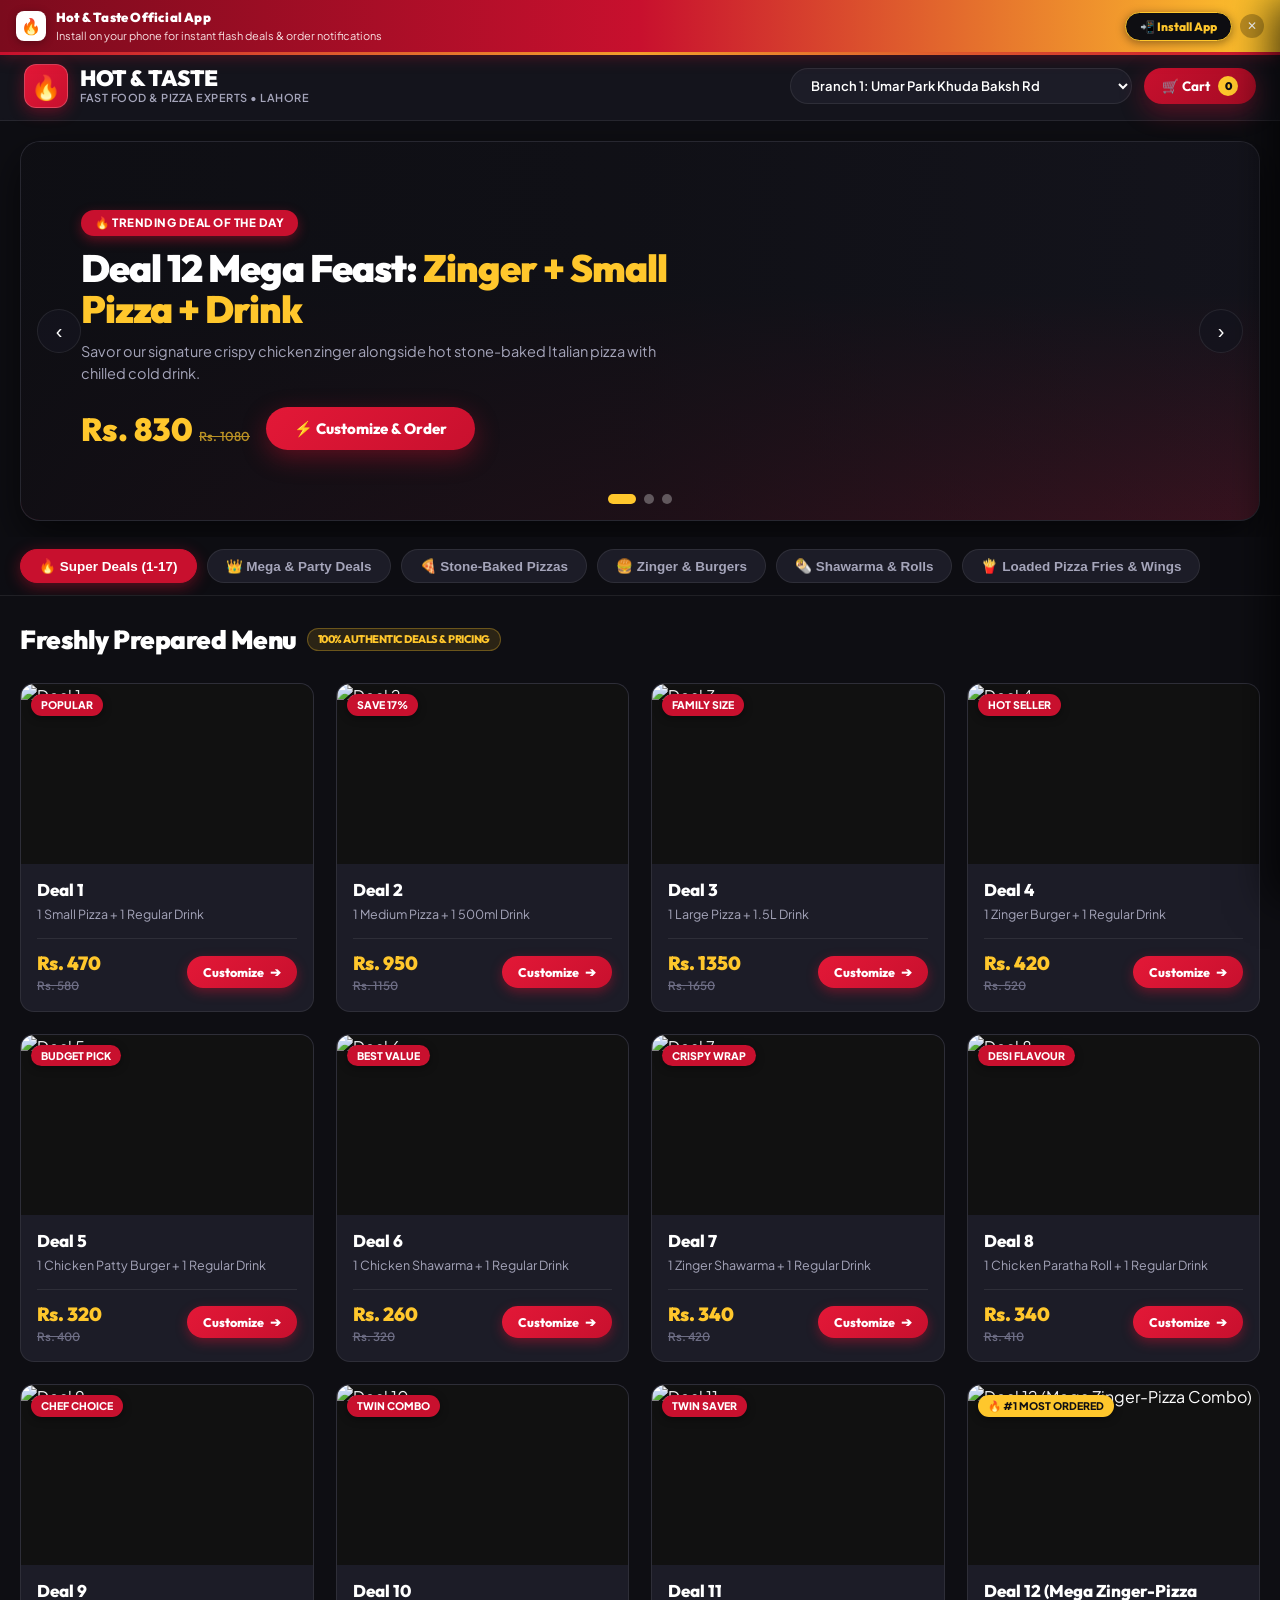
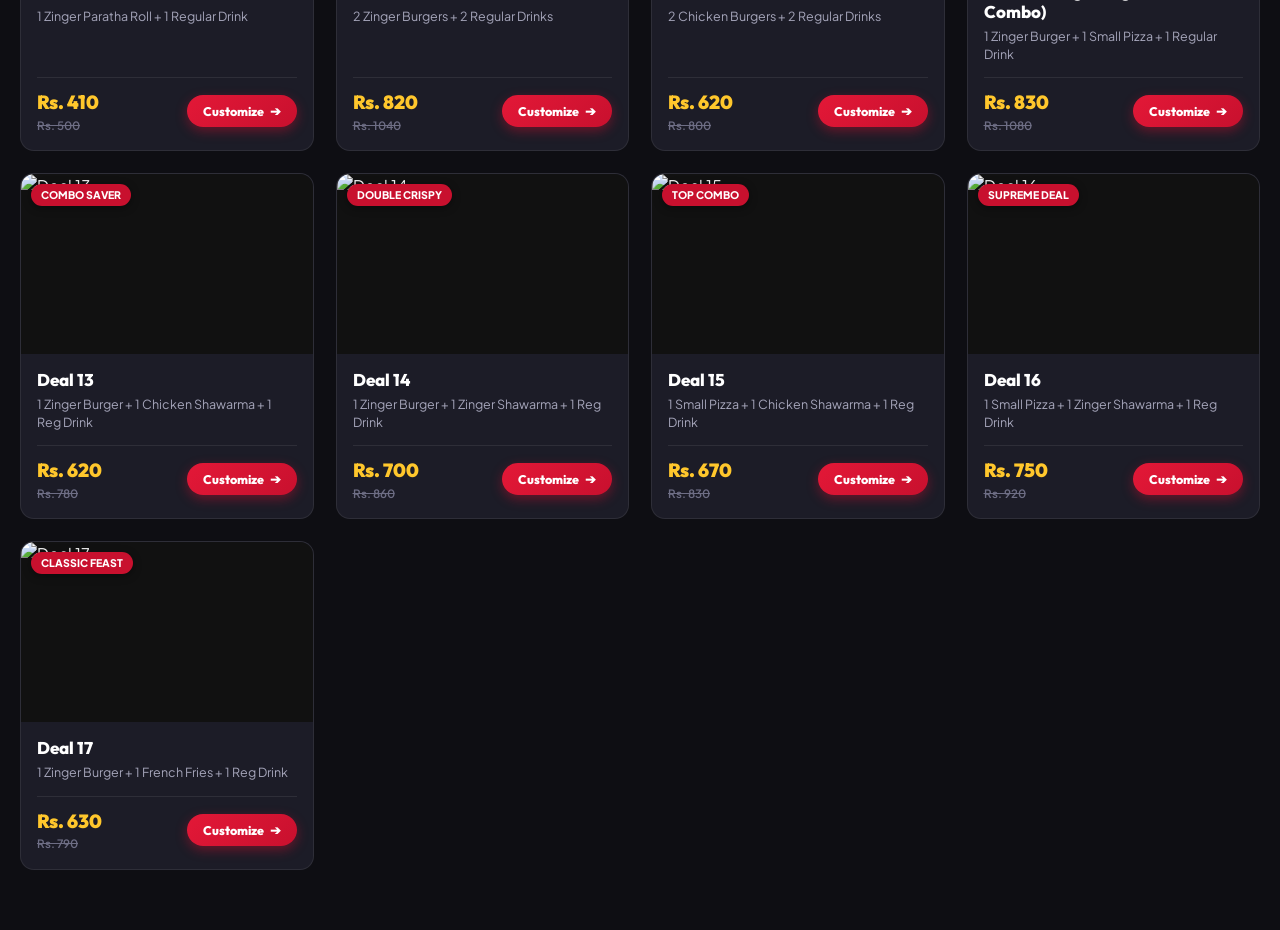
==== index.html @ 073912ae "feat: Add PWA progressive app installation and offline push capabilities" ====
<!-- Fact-Forcing Declaration:
  Callers/Importers: Customer fast-food storefront for Lahore branches.
  Affected API: Storefront online ordering and WhatsApp checkout serializer.
  Data Schemas: Cart Item { id, itemId, name, basePrice, unitPrice, crust, spice, addons, notes, qty }.
  User Instruction: "remove top urgency banner (hamza from gulshan ravi)", "admin shouldnt have access through customor app fix that", "when in cart shows green notification in cart"
-->
<!DOCTYPE html>
<html lang="en">
<head>
  <meta charset="UTF-8">
  <meta name="viewport" content="width=device-width, initial-scale=1.0">
  <title>Hot & Taste Fast Food | Official Online Ordering</title>

  <!-- Modern Typography -->
  <link rel="preconnect" href="https://fonts.googleapis.com">
  <link rel="preconnect" href="https://fonts.gstatic.com" crossorigin>
  <link href="https://fonts.googleapis.com/css2?family=Outfit:wght@500;700;800;900&family=Plus+Jakarta+Sans:wght@400;600;700;800&display=swap" rel="stylesheet">

  <link rel="stylesheet" href="styles.css?v=2.1">
  <link rel="manifest" href="manifest.json">
  <meta name="theme-color" content="#C8102E">
  <meta name="apple-mobile-web-app-capable" content="yes">
  <meta name="apple-mobile-web-app-status-bar-style" content="black-translucent">
  <meta name="apple-mobile-web-app-title" content="Hot & Taste">
</head>
<body>

  <!-- Top PWA App Download & Install Banner -->
  <div id="pwaInstallBanner" class="pwa-install-topbar">
    <div class="pwa-install-left">
      <div class="pwa-app-icon">🔥</div>
      <div class="pwa-install-info">
        <span class="pwa-app-title">Hot & Taste Official App</span>
        <span class="pwa-app-desc">Install on your phone for instant flash deals & order notifications</span>
      </div>
    </div>
    <div class="pwa-install-actions">
      <button id="pwaInstallBtn" class="pwa-install-btn">📲 Install App</button>
      <button id="pwaDismissBtn" class="pwa-dismiss-btn" aria-label="Dismiss">✕</button>
    </div>
  </div>

  <!-- Live Deal Broadcast Push Notification Banner (Triggered from Admin) -->
  <div id="promoPushBanner" class="promo-push-banner" role="alert">
    <div class="promo-icon-box">🔥</div>
    <div class="promo-content-box">
      <span class="promo-tag-pill" id="promoBannerTag">🔥 HOT DEAL</span>
      <div class="promo-title-text" id="promoBannerTitle">Midnight Flash Feast: 30% OFF!</div>
      <div class="promo-body-text" id="promoBannerMsg">Fresh hot deals available across all Lahore branches. Order now!</div>
    </div>
    <button class="promo-close-btn" id="promoBannerCloseBtn" aria-label="Dismiss Announcement">✕</button>
  </div>

  <!-- Green Notification Toast for Cart Additions -->
  <div id="cartToast" class="cart-toast">
    <span class="toast-icon">✓</span>
    <span id="toastMsg">Added to cart successfully!</span>
  </div>

  <!-- Top Navigation Bar (Customer View - Zero Admin Links) -->
  <header>
    <div class="brand-container">
      <div class="logo-badge">🔥</div>
      <div>
        <h1 class="brand-title">HOT & TASTE</h1>
        <p class="brand-subtitle">Fast Food & Pizza Experts • Lahore</p>
      </div>
    </div>

    <div class="nav-actions">
      <!-- Branch Selector Pill -->
      <select id="branchSelect" class="branch-select-pill" title="Select Lahore Branch"></select>

      <!-- Cart Toggle Button -->
      <button id="cartToggleBtn" class="cart-toggle-btn">
        <span>🛒 Cart</span>
        <span id="cartBadge" class="cart-badge">0</span>
      </button>
    </div>
  </header>

  <!-- STOREFRONT VIEW -->
  <main id="storefrontView">
    <!-- Promotional Hero Deals Carousel Slider -->
    <div class="hero-carousel-wrapper">
      <div class="hero-carousel" id="heroCarousel">
        <div class="hero-slides-track" id="heroSlidesTrack">
          <!-- Slide 1 -->
          <div class="hero-slide" style="background-image: url('https://images.unsplash.com/photo-1594212699903-ec8a3eca50f5?auto=format&fit=crop&w=1400&q=80');">
            <div class="hero-slide-overlay"></div>
            <div class="hero-slide-content">
              <span class="hero-tag">🔥 Trending Deal of the Day</span>
              <h2 class="hero-title">Deal 12 Mega Feast: <span>Zinger + Small Pizza + Drink</span></h2>
              <p class="hero-desc">Savor our signature crispy chicken zinger alongside hot stone-baked Italian pizza with chilled cold drink.</p>
              <div class="hero-cta-group">
                <span class="hero-deal-price">Rs. 830 <span style="font-size: 13px; text-decoration: line-through; opacity: 0.7; font-weight: 500;">Rs. 1080</span></span>
                <button class="hero-order-btn" onclick="openItemCustomizer('deal_12')">⚡ Customize & Order</button>
              </div>
            </div>
          </div>
          <!-- Slide 2 -->
          <div class="hero-slide" style="background-image: url('https://images.unsplash.com/photo-1534308983496-4fabb1a015ee?auto=format&fit=crop&w=1400&q=80');">
            <div class="hero-slide-overlay"></div>
            <div class="hero-slide-content">
              <span class="hero-tag">👑 Crown Crust & Kabab Stuffed</span>
              <h2 class="hero-title">Party Deal Supreme: <span>3 Large Pizzas + 1.5L Drink</span></h2>
              <p class="hero-desc">Stuffed with melted mozzarella cheese pockets and seekh kabab crusts baked fresh at Khuda Baksh Rd, Dohlanwal & Sodiwal.</p>
              <div class="hero-cta-group">
                <span class="hero-deal-price">Rs. 3,950</span>
                <button class="hero-order-btn" onclick="openItemCustomizer('party_deal')">🍕 Order Party Deal</button>
              </div>
            </div>
          </div>
          <!-- Slide 3 -->
          <div class="hero-slide" style="background-image: url('https://images.unsplash.com/photo-1585109649139-366815a0d713?auto=format&fit=crop&w=1400&q=80');">
            <div class="hero-slide-overlay"></div>
            <div class="hero-slide-content">
              <span class="hero-tag">🍟 Lahore Signature Sensation</span>
              <h2 class="hero-title">Special Pizza Fries: <span>Smothered in Pizza Sauce & Mozzarella</span></h2>
              <p class="hero-desc">Golden crispy fries smothered in rich pizza sauce, chicken tikka chunks, black olives and thick melted cheese.</p>
              <div class="hero-cta-group">
                <span class="hero-deal-price">Rs. 490</span>
                <button class="hero-order-btn" onclick="openItemCustomizer('pizza_fries')">🍟 Order Loaded Fries</button>
              </div>
            </div>
          </div>
        </div>

        <!-- Carousel Navigation Controls -->
        <button class="carousel-arrow prev" id="carouselPrev" aria-label="Previous Slide">‹</button>
        <button class="carousel-arrow next" id="carouselNext" aria-label="Next Slide">›</button>
        <div class="carousel-dots" id="carouselDots">
          <button class="carousel-dot active" data-slide="0"></button>
          <button class="carousel-dot" data-slide="1"></button>
          <button class="carousel-dot" data-slide="2"></button>
        </div>
      </div>
    </div>

    <!-- Sticky Category Nav -->
    <nav class="category-nav" id="categoryNav"></nav>

    <!-- Menu Section -->
    <div class="menu-container">
      <div class="section-header">
        <h2 class="section-title">
          <span>Freshly Prepared Menu</span>
          <span class="section-badge">100% Authentic Deals & Pricing</span>
        </h2>
      </div>

      <!-- Dynamic Food Cards Grid -->
      <div class="menu-grid" id="menuGrid"></div>
    </div>
  </main>

  <!-- ITEM CUSTOMIZATION MODAL (CONFIGURATOR) -->
  <div class="customizer-modal" id="customizerModal">
    <div class="customizer-card">
      <div class="customizer-header" id="modalHeaderImg">
        <div class="customizer-header-overlay"></div>
        <button class="customizer-close-btn" id="modalCloseBtn">✕</button>
        <div class="customizer-title-block">
          <h3 class="customizer-title" id="modalItemTitle">Customize Your Order</h3>
          <p class="customizer-desc" id="modalItemDesc">Select your crust, spice level and toppings</p>
        </div>
      </div>

      <div class="customizer-body" id="modalCustomizerBody">
        <!-- Dynamically Populated by app.js -->
      </div>

      <div class="customizer-footer">
        <div>
          <span style="font-size: 11px; color: var(--text-muted); text-transform: uppercase; font-weight: 700; display: block;">Total Price</span>
          <div class="customizer-total-price" id="modalPriceDisplay">Rs. 0</div>
        </div>
        <button class="confirm-custom-add-btn" id="modalConfirmBtn">
          <span>Add To Order</span>
          <span style="font-size: 16px;">🛒</span>
        </button>
      </div>
    </div>
  </div>

  <!-- Cart Drawer Overlay & Sidebar -->
  <div class="cart-overlay" id="cartOverlay"></div>
  <aside class="cart-drawer" id="cartDrawer">
    <div class="cart-header">
      <h3 class="cart-title">Your Order Cart</h3>
      <button class="cart-close-btn" id="cartCloseBtn" aria-label="Close Cart">✕</button>
    </div>

    <!-- Psychological Free Delivery Threshold Bar -->
    <div class="free-delivery-meter">
      <div class="meter-text" id="freeDeliveryText">
        <span>Add Rs. 670 more for FREE Lahore Delivery</span>
        <span>55%</span>
      </div>
      <div class="meter-bar-bg">
        <div class="meter-bar-fill" id="freeDeliveryProgress" style="width: 55%;"></div>
      </div>
    </div>

    <div class="cart-items-list" id="cartItemsList"></div>

    <div class="cart-footer">
      <div class="cart-summary-row">
        <span>Items Subtotal</span>
        <span id="cartSubtotal">Rs. 0</span>
      </div>
      <div class="cart-summary-row">
        <span>Lahore City Delivery Fee</span>
        <span>Rs. 100</span>
      </div>
      <div class="cart-summary-row total">
        <span>Grand Total</span>
        <span id="cartTotal">Rs. 0</span>
      </div>

      <button class="checkout-btn" id="checkoutBtn">
        <span>Confirm & Order via WhatsApp</span>
        <span style="font-size: 18px;">➔</span>
      </button>
    </div>
  </aside>

  <script src="app.js"></script>
</body>
</html>
---- styles.css ----
/* ==========================================================================
   HOT & TASTE FAST FOOD - LUXURY FAST-FOOD DESIGN SYSTEM (RED DOMINANT)
   Appetite-Stimulating Visual Architecture & Conversion-Optimized Tokens
   ========================================================================== */

:root {
  /* Fast-Food Appetite Red Dominance */
  --primary: #C8102E;                  /* Official Deep Fast-Food Red */
  --primary-bright: #E31837;           /* High-vis active red */
  --primary-glow: rgba(200, 16, 46, 0.45);
  --primary-subtle: rgba(200, 16, 46, 0.12);
  --primary-hover: #A50C24;

  /* Sizzling Cheddar Gold / Amber (Conversion Anchors, Crusts & Badges) */
  --accent: #FFC72C;                   /* Fast-food golden yellow */
  --accent-warm: #FF9E0B;              /* Sizzling amber */
  --accent-glow: rgba(255, 199, 44, 0.35);
  --accent-subtle: rgba(255, 199, 44, 0.12);

  /* Deep Appetizing Dark Surfaces */
  --bg-dark: #0E0E13;                  /* Main background */
  --bg-surface: #15151E;               /* Headers, sidebars, elevated bars */
  --bg-card: #1C1C27;                  /* Menu cards, modal body */
  --bg-card-hover: #252535;            /* Interactive hover */
  --bg-subtle: #222230;

  /* Text & Contrast Layers */
  --text-main: #FFFFFF;                /* Headings, titles, prices (100% white) */
  --text-muted: #A5A5BA;               /* Secondary text */
  --text-subtle: #6E6E85;
  --border-subtle: rgba(255, 255, 255, 0.08);
  --border-red: rgba(200, 16, 46, 0.35);
  --border-accent: rgba(255, 199, 44, 0.3);

  /* Status Colors (KDS & SLA) */
  --status-pending: #F59E0B;
  --status-cooking: #3B82F6;
  --status-dispatched: #8B5CF6;
  --status-delivered: #10B981;
  --status-danger: #EF4444;

  /* Typography */
  --font-heading: 'Outfit', sans-serif;
  --font-body: 'Plus Jakarta Sans', sans-serif;

  /* Elevations */
  --shadow-sm: 0 4px 12px rgba(0, 0, 0, 0.3);
  --shadow-md: 0 8px 24px rgba(0, 0, 0, 0.45);
  --shadow-lg: 0 16px 40px rgba(0, 0, 0, 0.6);
  --shadow-red: 0 8px 25px rgba(200, 16, 46, 0.4);
  --shadow-gold: 0 8px 25px rgba(255, 199, 44, 0.3);
  --radius-sm: 8px;
  --radius-md: 14px;
  --radius-lg: 20px;
  --radius-full: 9999px;
}

/* Base Reset */
* {
  margin: 0;
  padding: 0;
  box-sizing: border-box;
}

body {
  background-color: var(--bg-dark);
  color: var(--text-main);
  font-family: var(--font-body);
  line-height: 1.5;
  overflow-x: hidden;
  -webkit-font-smoothing: antialiased;
}

/* Scrollbar */
::-webkit-scrollbar {
  width: 8px;
  height: 8px;
}
::-webkit-scrollbar-track {
  background: var(--bg-dark);
}
::-webkit-scrollbar-thumb {
  background: #2D2D3E;
  border-radius: 4px;
}
::-webkit-scrollbar-thumb:hover {
  background: var(--primary);
}

/* ==========================================================================
   HEADER & NAVIGATION BAR (RED GRADIENT ACCENT)
   ========================================================================== */
header {
  position: sticky;
  top: 0;
  z-index: 100;
  background: rgba(21, 21, 30, 0.92);
  backdrop-filter: blur(16px);
  border-bottom: 1px solid var(--border-subtle);
  padding: 12px 24px;
  display: flex;
  align-items: center;
  justify-content: space-between;
  gap: 16px;
}

header::before {
  content: '';
  position: absolute;
  top: 0;
  left: 0;
  right: 0;
  height: 3px;
  background: linear-gradient(90deg, var(--primary) 0%, var(--accent) 50%, var(--primary) 100%);
}

.brand-container {
  display: flex;
  align-items: center;
  gap: 12px;
  text-decoration: none;
  cursor: pointer;
}

.logo-badge {
  width: 44px;
  height: 44px;
  background: linear-gradient(135deg, var(--primary-bright) 0%, var(--primary) 100%);
  border-radius: 12px;
  display: flex;
  align-items: center;
  justify-content: center;
  font-size: 24px;
  box-shadow: 0 4px 15px var(--primary-glow);
  border: 1px solid rgba(255, 255, 255, 0.2);
  animation: flamePulse 2s infinite ease-in-out;
}

@keyframes flamePulse {
  0%, 100% { transform: scale(1); box-shadow: 0 4px 15px var(--primary-glow); }
  50% { transform: scale(1.05); box-shadow: 0 6px 22px rgba(227, 24, 55, 0.65); }
}

.brand-title {
  font-family: var(--font-heading);
  font-size: 22px;
  font-weight: 900;
  letter-spacing: -0.5px;
  color: var(--text-main);
  line-height: 1.1;
  text-transform: uppercase;
}

.brand-title span {
  color: var(--accent);
}

.brand-subtitle {
  font-size: 11px;
  color: var(--text-muted);
  font-weight: 600;
  letter-spacing: 0.5px;
  text-transform: uppercase;
}

.nav-actions {
  display: flex;
  align-items: center;
  gap: 12px;
}

.branch-select-pill {
  background: var(--bg-card);
  color: var(--text-main);
  border: 1px solid var(--border-subtle);
  padding: 8px 16px;
  border-radius: var(--radius-full);
  font-size: 13px;
  font-weight: 600;
  font-family: var(--font-body);
  outline: none;
  cursor: pointer;
  transition: all 0.2s ease;
}

.branch-select-pill:hover, .branch-select-pill:focus {
  border-color: var(--primary);
  box-shadow: 0 0 10px var(--primary-glow);
}

.cart-toggle-btn {
  background: linear-gradient(135deg, var(--primary) 0%, var(--primary-hover) 100%);
  color: white;
  border: none;
  padding: 8px 18px;
  border-radius: var(--radius-full);
  font-weight: 700;
  font-size: 13.5px;
  font-family: var(--font-heading);
  display: flex;
  align-items: center;
  gap: 8px;
  cursor: pointer;
  box-shadow: var(--shadow-red);
  transition: transform 0.15s ease, box-shadow 0.15s ease;
}

.cart-toggle-btn:hover {
  transform: translateY(-2px);
  box-shadow: 0 6px 20px rgba(200, 16, 46, 0.6);
}

.cart-badge {
  background: var(--accent);
  color: #0E0E13;
  font-size: 11px;
  font-weight: 900;
  width: 20px;
  height: 20px;
  border-radius: 50%;
  display: flex;
  align-items: center;
  justify-content: center;
}

.admin-nav-link {
  background: transparent;
  color: var(--text-muted);
  border: 1px solid var(--border-subtle);
  padding: 8px 16px;
  border-radius: var(--radius-full);
  font-size: 12.5px;
  font-weight: 700;
  text-decoration: none;
  display: flex;
  align-items: center;
  gap: 6px;
  transition: all 0.2s ease;
}

.admin-nav-link:hover {
  color: white;
  border-color: var(--accent);
  background: var(--accent-subtle);
}

/* ==========================================================================
   SOCIAL PROOF URGENCY BANNER (PSYCHOLOGY PATTERN)
   ========================================================================== */
.social-proof-bar {
  background: linear-gradient(90deg, #8B0000 0%, #C8102E 50%, #8B0000 100%);
  color: white;
  padding: 6px 16px;
  font-size: 12.5px;
  font-weight: 700;
  display: flex;
  align-items: center;
  justify-content: center;
  gap: 12px;
  border-bottom: 1px solid rgba(255, 199, 44, 0.3);
  text-align: center;
}

.social-proof-pill {
  background: var(--accent);
  color: #0E0E13;
  padding: 2px 8px;
  border-radius: var(--radius-full);
  font-size: 10.5px;
  font-weight: 900;
  text-transform: uppercase;
  letter-spacing: 0.5px;
}

/* ==========================================================================
   HERO DEALS CAROUSEL SLIDER (CONVERSION-FIRST)
   ========================================================================== */
.hero-carousel-wrapper {
  max-width: 1400px;
  margin: 20px auto 0;
  padding: 0 20px;
}

.hero-carousel {
  position: relative;
  border-radius: var(--radius-lg);
  overflow: hidden;
  box-shadow: var(--shadow-lg);
  border: 1px solid var(--border-subtle);
  height: 380px;
  background: var(--bg-surface);
}

.hero-slides-track {
  display: flex;
  width: 300%;
  height: 100%;
  transition: transform 0.6s cubic-bezier(0.16, 1, 0.3, 1);
}

.hero-slide {
  width: 33.333%;
  height: 100%;
  position: relative;
  background-size: cover;
  background-position: center;
  display: flex;
  align-items: center;
  padding: 0 60px;
}

.hero-slide-overlay {
  position: absolute;
  inset: 0;
  background: linear-gradient(90deg, rgba(14, 14, 19, 0.95) 0%, rgba(14, 14, 19, 0.7) 50%, rgba(14, 14, 19, 0.2) 100%),
              linear-gradient(0deg, rgba(200, 16, 46, 0.25) 0%, transparent 60%);
}

.hero-slide-content {
  position: relative;
  z-index: 2;
  max-width: 620px;
}

.hero-tag {
  display: inline-flex;
  align-items: center;
  gap: 6px;
  background: var(--primary);
  color: white;
  padding: 4px 14px;
  border-radius: var(--radius-full);
  font-size: 11.5px;
  font-weight: 800;
  text-transform: uppercase;
  letter-spacing: 0.5px;
  margin-bottom: 12px;
  box-shadow: 0 4px 12px var(--primary-glow);
}

.hero-title {
  font-family: var(--font-heading);
  font-size: 38px;
  font-weight: 900;
  line-height: 1.1;
  letter-spacing: -1px;
  margin-bottom: 10px;
}

.hero-title span {
  color: var(--accent);
}

.hero-desc {
  font-size: 14.5px;
  color: var(--text-muted);
  margin-bottom: 20px;
  line-height: 1.5;
}

.hero-cta-group {
  display: flex;
  align-items: center;
  gap: 16px;
}

.hero-deal-price {
  font-family: var(--font-heading);
  font-size: 32px;
  font-weight: 900;
  color: var(--accent);
  display: flex;
  align-items: baseline;
  gap: 6px;
}

.hero-deal-old-price {
  font-size: 16px;
  color: var(--text-subtle);
  text-decoration: line-through;
  font-weight: 600;
}

.hero-order-btn {
  background: linear-gradient(135deg, var(--primary-bright) 0%, var(--primary) 100%);
  color: white;
  border: none;
  padding: 12px 28px;
  border-radius: var(--radius-full);
  font-family: var(--font-heading);
  font-size: 15px;
  font-weight: 800;
  cursor: pointer;
  box-shadow: var(--shadow-red);
  transition: all 0.2s ease;
  display: flex;
  align-items: center;
  gap: 8px;
}

.hero-order-btn:hover {
  transform: translateY(-2px) scale(1.02);
  box-shadow: 0 8px 28px rgba(227, 24, 55, 0.7);
}

.carousel-arrow {
  position: absolute;
  top: 50%;
  transform: translateY(-50%);
  width: 44px;
  height: 44px;
  background: rgba(21, 21, 30, 0.8);
  border: 1px solid var(--border-subtle);
  color: white;
  border-radius: 50%;
  display: flex;
  align-items: center;
  justify-content: center;
  font-size: 20px;
  cursor: pointer;
  z-index: 10;
  transition: all 0.2s ease;
}

.carousel-arrow:hover {
  background: var(--primary);
  border-color: var(--primary);
}

.carousel-arrow.prev { left: 16px; }
.carousel-arrow.next { right: 16px; }

.carousel-dots {
  position: absolute;
  bottom: 16px;
  left: 50%;
  transform: translateX(-50%);
  display: flex;
  gap: 8px;
  z-index: 10;
}

.carousel-dot {
  width: 10px;
  height: 10px;
  border-radius: 50%;
  background: rgba(255, 255, 255, 0.3);
  border: none;
  cursor: pointer;
  transition: all 0.3s ease;
}

.carousel-dot.active {
  width: 28px;
  border-radius: 5px;
  background: var(--accent);
}

/* ==========================================================================
   STICKY CATEGORY FILTER NAV
   ========================================================================== */
.category-nav {
  position: sticky;
  top: 70px;
  z-index: 90;
  background: rgba(14, 14, 19, 0.95);
  backdrop-filter: blur(12px);
  padding: 12px 20px;
  border-bottom: 1px solid var(--border-subtle);
  display: flex;
  gap: 10px;
  overflow-x: auto;
  max-width: 1400px;
  margin: 16px auto 0;
  scrollbar-width: none;
}

.category-nav::-webkit-scrollbar { display: none; }

.category-pill {
  background: var(--bg-card);
  color: var(--text-muted);
  border: 1px solid var(--border-subtle);
  padding: 8px 18px;
  border-radius: var(--radius-full);
  font-size: 13.5px;
  font-weight: 700;
  cursor: pointer;
  white-space: nowrap;
  display: flex;
  align-items: center;
  gap: 6px;
  transition: all 0.2s ease;
}

.category-pill:hover {
  color: white;
  border-color: rgba(200, 16, 46, 0.5);
  background: var(--primary-subtle);
}

.category-pill.active {
  background: var(--primary);
  color: white;
  border-color: var(--primary);
  box-shadow: 0 4px 15px var(--primary-glow);
}

/* ==========================================================================
   MENU GRID & FOOD CARDS (PRICE ANCHORING + APPETITE TRIGGERS)
   ========================================================================== */
.menu-container {
  max-width: 1400px;
  margin: 24px auto 60px;
  padding: 0 20px;
}

.section-header {
  display: flex;
  align-items: center;
  justify-content: space-between;
  margin-bottom: 24px;
}

.section-title {
  font-family: var(--font-heading);
  font-size: 26px;
  font-weight: 900;
  letter-spacing: -0.5px;
  display: flex;
  align-items: center;
  gap: 10px;
}

.section-badge {
  background: var(--accent-subtle);
  color: var(--accent);
  border: 1px solid var(--border-accent);
  padding: 2px 10px;
  border-radius: var(--radius-full);
  font-size: 11px;
  font-weight: 800;
  text-transform: uppercase;
}

.menu-grid {
  display: grid;
  grid-template-columns: repeat(auto-fill, minmax(290px, 1fr));
  gap: 22px;
}

.menu-card {
  background: var(--bg-card);
  border: 1px solid var(--border-subtle);
  border-radius: var(--radius-md);
  overflow: hidden;
  display: flex;
  flex-direction: column;
  transition: transform 0.2s ease, border-color 0.2s ease, box-shadow 0.2s ease;
  position: relative;
}

.menu-card:hover {
  transform: translateY(-4px);
  border-color: var(--border-red);
  box-shadow: var(--shadow-md);
}

.card-img-wrapper {
  position: relative;
  width: 100%;
  height: 180px;
  overflow: hidden;
  background: #111;
}

.card-img {
  width: 100%;
  height: 100%;
  object-fit: cover;
  transition: transform 0.4s ease;
}

.menu-card:hover .card-img {
  transform: scale(1.05);
}

.card-badge {
  position: absolute;
  top: 10px;
  left: 10px;
  background: var(--primary);
  color: white;
  padding: 3px 10px;
  border-radius: var(--radius-full);
  font-size: 10.5px;
  font-weight: 800;
  text-transform: uppercase;
  box-shadow: 0 2px 8px rgba(0, 0, 0, 0.4);
}

.card-badge.gold {
  background: var(--accent);
  color: #0E0E13;
}

.card-body {
  padding: 16px;
  display: flex;
  flex-direction: column;
  flex: 1;
}

.card-header {
  display: flex;
  justify-content: space-between;
  align-items: flex-start;
  gap: 8px;
  margin-bottom: 6px;
}

.card-title {
  font-family: var(--font-heading);
  font-size: 17px;
  font-weight: 800;
  line-height: 1.2;
}

.card-desc {
  font-size: 12.5px;
  color: var(--text-muted);
  line-height: 1.4;
  margin-bottom: 14px;
  flex: 1;
}

.card-footer {
  display: flex;
  align-items: center;
  justify-content: space-between;
  margin-top: auto;
  padding-top: 10px;
  border-top: 1px solid var(--border-subtle);
}

.price-block {
  display: flex;
  flex-direction: column;
}

.card-price {
  font-family: var(--font-heading);
  font-size: 19px;
  font-weight: 900;
  color: var(--accent);
}

.card-old-price {
  font-size: 11.5px;
  color: var(--text-subtle);
  text-decoration: line-through;
  font-weight: 600;
}

.add-btn {
  background: linear-gradient(135deg, var(--primary-bright) 0%, var(--primary) 100%);
  color: white;
  border: none;
  padding: 8px 16px;
  border-radius: var(--radius-full);
  font-weight: 800;
  font-size: 12.5px;
  font-family: var(--font-heading);
  cursor: pointer;
  display: flex;
  align-items: center;
  gap: 6px;
  transition: all 0.15s ease;
  box-shadow: 0 4px 12px var(--primary-glow);
}

.add-btn:hover {
  background: var(--primary-bright);
  transform: scale(1.05);
}

/* ==========================================================================
   ITEM CUSTOMIZATION MODAL (CONFIGURATOR ENGINE)
   ========================================================================== */
.customizer-modal {
  position: fixed;
  inset: 0;
  z-index: 1000;
  background: rgba(14, 14, 19, 0.85);
  backdrop-filter: blur(8px);
  display: flex;
  align-items: center;
  justify-content: center;
  padding: 20px;
  opacity: 0;
  visibility: hidden;
  transition: opacity 0.25s ease, visibility 0.25s ease;
}

.customizer-modal.open {
  opacity: 1;
  visibility: visible;
}

.customizer-card {
  background: var(--bg-surface);
  border: 1px solid var(--border-red);
  border-radius: var(--radius-lg);
  width: 100%;
  max-width: 540px;
  max-height: 90vh;
  overflow-y: auto;
  box-shadow: var(--shadow-lg);
  display: flex;
  flex-direction: column;
  transform: scale(0.95);
  transition: transform 0.25s cubic-bezier(0.16, 1, 0.3, 1);
}

.customizer-modal.open .customizer-card {
  transform: scale(1);
}

.customizer-header {
  position: relative;
  height: 160px;
  background-size: cover;
  background-position: center;
  padding: 16px 20px;
  display: flex;
  flex-direction: column;
  justify-content: flex-end;
}

.customizer-header-overlay {
  position: absolute;
  inset: 0;
  background: linear-gradient(0deg, var(--bg-surface) 0%, rgba(21, 21, 30, 0.5) 100%);
}

.customizer-close-btn {
  position: absolute;
  top: 12px;
  right: 12px;
  width: 32px;
  height: 32px;
  background: rgba(0, 0, 0, 0.6);
  color: white;
  border: 1px solid rgba(255, 255, 255, 0.2);
  border-radius: 50%;
  cursor: pointer;
  display: flex;
  align-items: center;
  justify-content: center;
  font-size: 14px;
  z-index: 5;
}

.customizer-title-block {
  position: relative;
  z-index: 2;
}

.customizer-title {
  font-family: var(--font-heading);
  font-size: 22px;
  font-weight: 900;
  line-height: 1.1;
}

.customizer-desc {
  font-size: 12px;
  color: var(--text-muted);
  margin-top: 4px;
}

.customizer-body {
  padding: 20px;
  display: flex;
  flex-direction: column;
  gap: 20px;
}

.customizer-section-title {
  font-family: var(--font-heading);
  font-size: 14px;
  font-weight: 800;
  text-transform: uppercase;
  color: var(--text-muted);
  margin-bottom: 10px;
  display: flex;
  justify-content: space-between;
  align-items: center;
}

.options-grid {
  display: grid;
  grid-template-columns: repeat(auto-fill, minmax(140px, 1fr));
  gap: 10px;
}

.option-pill {
  background: var(--bg-card);
  border: 1px solid var(--border-subtle);
  border-radius: var(--radius-sm);
  padding: 10px 12px;
  cursor: pointer;
  display: flex;
  flex-direction: column;
  gap: 4px;
  transition: all 0.15s ease;
}

.option-pill:hover {
  border-color: rgba(200, 16, 46, 0.5);
}

.option-pill.active {
  border-color: var(--primary);
  background: var(--primary-subtle);
  box-shadow: 0 0 12px var(--primary-glow);
}

.option-pill-name {
  font-size: 12.5px;
  font-weight: 700;
}

.option-pill-price {
  font-size: 11px;
  color: var(--accent);
  font-weight: 800;
}

.custom-notes-input {
  width: 100%;
  background: var(--bg-card);
  border: 1px solid var(--border-subtle);
  border-radius: var(--radius-sm);
  color: white;
  padding: 10px;
  font-family: var(--font-body);
  font-size: 12.5px;
  resize: vertical;
  outline: none;
}

.custom-notes-input:focus {
  border-color: var(--primary);
}

.customizer-footer {
  padding: 16px 20px;
  background: var(--bg-card);
  border-top: 1px solid var(--border-subtle);
  display: flex;
  align-items: center;
  justify-content: space-between;
}

.customizer-total-price {
  font-family: var(--font-heading);
  font-size: 24px;
  font-weight: 900;
  color: var(--accent);
}

.confirm-custom-add-btn {
  background: linear-gradient(135deg, var(--primary-bright) 0%, var(--primary) 100%);
  color: white;
  border: none;
  padding: 12px 28px;
  border-radius: var(--radius-full);
  font-family: var(--font-heading);
  font-size: 14.5px;
  font-weight: 800;
  cursor: pointer;
  box-shadow: var(--shadow-red);
  display: flex;
  align-items: center;
  gap: 8px;
  transition: all 0.15s ease;
}

.confirm-custom-add-btn:hover {
  transform: translateY(-2px);
  box-shadow: 0 6px 20px rgba(227, 24, 55, 0.7);
}

/* ==========================================================================
   CART DRAWER & FREE DELIVERY PROGRESS BAR
   ========================================================================== */
.cart-overlay {
  position: fixed;
  inset: 0;
  background: rgba(0, 0, 0, 0.7);
  backdrop-filter: blur(4px);
  z-index: 1000;
  opacity: 0;
  visibility: hidden;
  transition: opacity 0.3s ease, visibility 0.3s ease;
}

.cart-overlay.open {
  opacity: 1;
  visibility: visible;
}

.cart-drawer {
  position: fixed;
  top: 0;
  right: 0;
  bottom: 0;
  width: 100%;
  max-width: 420px;
  background: var(--bg-surface);
  border-left: 1px solid var(--border-red);
  z-index: 1001;
  display: flex;
  flex-direction: column;
  transform: translateX(100%);
  transition: transform 0.35s cubic-bezier(0.16, 1, 0.3, 1);
  box-shadow: -10px 0 40px rgba(0, 0, 0, 0.7);
}

.cart-drawer.open {
  transform: translateX(0);
}

.cart-header {
  padding: 18px 20px;
  background: var(--bg-card);
  border-bottom: 1px solid var(--border-subtle);
  display: flex;
  align-items: center;
  justify-content: space-between;
}

.cart-title {
  font-family: var(--font-heading);
  font-size: 18px;
  font-weight: 900;
}

.cart-close-btn {
  background: transparent;
  border: none;
  color: var(--text-muted);
  font-size: 18px;
  cursor: pointer;
  padding: 4px;
}

.cart-close-btn:hover { color: white; }

.free-delivery-banner {
  background: var(--primary-subtle);
  border-bottom: 1px solid var(--border-red);
  padding: 10px 20px;
}

.free-delivery-text {
  font-size: 11.5px;
  font-weight: 700;
  color: var(--accent);
  display: flex;
  justify-content: space-between;
  margin-bottom: 6px;
}

.progress-track {
  width: 100%;
  height: 6px;
  background: rgba(255, 255, 255, 0.1);
  border-radius: 3px;
  overflow: hidden;
}

.progress-fill {
  height: 100%;
  background: linear-gradient(90deg, var(--primary) 0%, var(--accent) 100%);
  width: 45%;
  border-radius: 3px;
  transition: width 0.3s ease;
}

.cart-items-list {
  flex: 1;
  overflow-y: auto;
  padding: 16px 20px;
  display: flex;
  flex-direction: column;
  gap: 12px;
}

.cart-item-row {
  background: var(--bg-card);
  border: 1px solid var(--border-subtle);
  border-radius: var(--radius-sm);
  padding: 12px;
  display: flex;
  gap: 12px;
}

.cart-item-info {
  flex: 1;
}

.cart-item-name {
  font-weight: 800;
  font-size: 14px;
}

.cart-item-meta {
  font-size: 11px;
  color: var(--text-muted);
  margin-top: 2px;
}

.cart-item-price {
  font-family: var(--font-heading);
  font-size: 14.5px;
  font-weight: 800;
  color: var(--accent);
  margin-top: 4px;
}

.cart-item-controls {
  display: flex;
  align-items: center;
  gap: 8px;
}

.qty-btn {
  width: 24px;
  height: 24px;
  background: var(--bg-subtle);
  border: 1px solid var(--border-subtle);
  color: white;
  border-radius: 4px;
  cursor: pointer;
  font-weight: 800;
}

.cart-footer {
  padding: 18px 20px;
  background: var(--bg-card);
  border-top: 1px solid var(--border-subtle);
  display: flex;
  flex-direction: column;
  gap: 10px;
}

.cart-summary-row {
  display: flex;
  justify-content: space-between;
  font-size: 13px;
  color: var(--text-muted);
}

.cart-summary-row.total {
  font-family: var(--font-heading);
  font-size: 18px;
  font-weight: 900;
  color: white;
  padding-top: 8px;
  border-top: 1px solid var(--border-subtle);
}

.cart-summary-row.total span:last-child {
  color: var(--accent);
}

.checkout-btn {
  background: linear-gradient(135deg, #25D366 0%, #128C7E 100%);
  color: white;
  border: none;
  padding: 14px;
  border-radius: var(--radius-full);
  font-family: var(--font-heading);
  font-size: 15px;
  font-weight: 800;
  cursor: pointer;
  display: flex;
  align-items: center;
  justify-content: center;
  gap: 8px;
  box-shadow: 0 4px 20px rgba(37, 211, 102, 0.4);
  transition: all 0.15s ease;
  margin-top: 6px;
}

.checkout-btn:hover {
  transform: translateY(-2px);
  box-shadow: 0 6px 25px rgba(37, 211, 102, 0.6);
}

/* ==========================================================================
   TOP PWA APP INSTALL BANNER
   ========================================================================== */
.pwa-install-topbar {
  background: linear-gradient(90deg, #7B0B1D 0%, #C8102E 50%, #FFC72C 100%);
  color: #FFFFFF;
  padding: 8px 16px;
  display: flex;
  align-items: center;
  justify-content: space-between;
  gap: 12px;
  font-size: 13px;
  box-shadow: 0 4px 15px rgba(200, 16, 46, 0.35);
  position: relative;
  z-index: 1001;
}

.pwa-install-left {
  display: flex;
  align-items: center;
  gap: 10px;
}

.pwa-app-icon {
  background: #FFFFFF;
  color: #C8102E;
  width: 30px;
  height: 30px;
  border-radius: 8px;
  display: flex;
  align-items: center;
  justify-content: center;
  font-size: 16px;
  font-weight: 900;
  box-shadow: 0 2px 8px rgba(0, 0, 0, 0.3);
}

.pwa-install-info {
  display: flex;
  flex-direction: column;
}

.pwa-app-title {
  font-family: var(--font-heading);
  font-weight: 900;
  font-size: 13px;
  color: #FFFFFF;
  letter-spacing: 0.2px;
}

.pwa-app-desc {
  font-size: 11px;
  color: #FFF2F2;
  opacity: 0.92;
}

.pwa-install-actions {
  display: flex;
  align-items: center;
  gap: 8px;
  flex-shrink: 0;
}

.pwa-install-btn {
  background: #0E0E12;
  color: #FFC72C;
  border: 1px solid #FFC72C;
  padding: 6px 14px;
  border-radius: 20px;
  font-family: var(--font-heading);
  font-weight: 800;
  font-size: 12px;
  cursor: pointer;
  box-shadow: 0 2px 10px rgba(0, 0, 0, 0.4);
  transition: all 0.2s ease;
  white-space: nowrap;
}

.pwa-install-btn:hover {
  background: #FFC72C;
  color: #0E0E12;
  transform: translateY(-1px);
}

.pwa-dismiss-btn {
  background: rgba(0, 0, 0, 0.25);
  border: none;
  color: #FFFFFF;
  width: 24px;
  height: 24px;
  border-radius: 50%;
  cursor: pointer;
  font-size: 12px;
  display: flex;
  align-items: center;
  justify-content: center;
}

.pwa-dismiss-btn:hover {
  background: rgba(0, 0, 0, 0.5);
}

@media (max-width: 600px) {
  .pwa-install-topbar {
    padding: 8px 12px;
  }
  .pwa-app-desc {
    display: none;
  }
}

/* ==========================================================================
   GREEN CART NOTIFICATION TOAST & FLY-TO-CART
   ========================================================================== */
.cart-toast {
  position: fixed;
  top: 24px;
  right: 24px;
  background: #10B981;
  color: #FFFFFF;
  padding: 12px 20px;
  border-radius: 10px;
  font-weight: 700;
  font-size: 14px;
  display: flex;
  align-items: center;
  gap: 10px;
  box-shadow: 0 10px 30px rgba(16, 185, 129, 0.4);
  z-index: 9999;
  opacity: 0;
  transform: translateY(-20px);
  pointer-events: none;
  transition: opacity 0.3s ease, transform 0.3s cubic-bezier(0.16, 1, 0.3, 1);
}

.cart-toast.show {
  opacity: 1;
  transform: translateY(0);
  pointer-events: auto;
}

.cart-toast .toast-icon {
  background: rgba(255, 255, 255, 0.25);
  width: 24px;
  height: 24px;
  display: flex;
  align-items: center;
  justify-content: center;
  border-radius: 50%;
  font-weight: 900;
  font-size: 13px;
}

/* Push Deal Notification Banner (Customer Mobile Broadcast) */
.promo-push-banner {
  position: fixed;
  top: 20px;
  left: 50%;
  transform: translateX(-50%) translateY(-150%);
  width: 92%;
  max-width: 520px;
  background: linear-gradient(135deg, #1C1518 0%, #2A1016 100%);
  border: 2px solid var(--primary);
  border-radius: 16px;
  padding: 16px 18px;
  box-shadow: 0 12px 40px rgba(200, 16, 46, 0.5), 0 0 20px rgba(255, 199, 44, 0.2);
  z-index: 10000;
  display: flex;
  align-items: flex-start;
  gap: 14px;
  transition: transform 0.4s cubic-bezier(0.16, 1, 0.3, 1), opacity 0.3s ease;
  opacity: 0;
  backdrop-filter: blur(12px);
}

.promo-push-banner.active {
  transform: translateX(-50%) translateY(0);
  opacity: 1;
}

.promo-icon-box {
  background: linear-gradient(135deg, #E31837 0%, #C8102E 100%);
  width: 44px;
  height: 44px;
  border-radius: 12px;
  display: flex;
  align-items: center;
  justify-content: center;
  font-size: 22px;
  flex-shrink: 0;
  box-shadow: 0 4px 15px rgba(200, 16, 46, 0.4);
}

.promo-content-box {
  flex: 1;
}

.promo-tag-pill {
  display: inline-block;
  background: var(--accent);
  color: #000;
  font-size: 10.5px;
  font-weight: 900;
  padding: 2px 8px;
  border-radius: 4px;
  text-transform: uppercase;
  margin-bottom: 4px;
}

.promo-title-text {
  font-family: var(--font-heading);
  font-size: 15px;
  font-weight: 800;
  color: #FFFFFF;
  line-height: 1.3;
}

.promo-body-text {
  font-size: 12.5px;
  color: #D1D1DE;
  margin-top: 4px;
  line-height: 1.4;
}

.promo-close-btn {
  background: transparent;
  border: none;
  color: #A0A0B2;
  font-size: 18px;
  cursor: pointer;
  padding: 2px 6px;
  border-radius: 6px;
}

.promo-close-btn:hover {
  color: #FFFFFF;
  background: rgba(255, 255, 255, 0.1);
}

.fly-ball {
  position: fixed;
  width: 24px;
  height: 24px;
  border-radius: 50%;
  background: var(--accent);
  box-shadow: 0 0 20px var(--accent-glow);
  pointer-events: none;
  z-index: 9999;
}

/* ==========================================================================
   ADMIN KDS ERP DASHBOARD (STANDALONE ARCHITECTURE)
   ========================================================================== */
.admin-view {
  max-width: 1440px;
  margin: 0 auto;
  padding: 24px;
}

.admin-filter-bar {
  background: var(--bg-surface);
  border: 1px solid var(--border-subtle);
  border-radius: var(--radius-md);
  padding: 14px 20px;
  display: flex;
  align-items: center;
  justify-content: space-between;
  gap: 16px;
  flex-wrap: wrap;
  margin-bottom: 24px;
}

.filter-group {
  display: flex;
  align-items: center;
  gap: 10px;
  flex-wrap: wrap;
}

.filter-select {
  background: var(--bg-card);
  color: var(--text-main);
  border: 1px solid var(--border-subtle);
  padding: 8px 14px;
  border-radius: var(--radius-sm);
  font-size: 13px;
  font-weight: 600;
  outline: none;
}

.admin-search-input {
  background: var(--bg-card);
  border: 1px solid var(--border-subtle);
  color: white;
  padding: 8px 16px;
  border-radius: var(--radius-full);
  font-size: 13px;
  outline: none;
  min-width: 260px;
}

.admin-search-input:focus {
  border-color: var(--primary);
}

.admin-kpis {
  display: grid;
  grid-template-columns: repeat(auto-fit, minmax(240px, 1fr));
  gap: 16px;
  margin-bottom: 24px;
}

.kpi-card {
  background: var(--bg-surface);
  border: 1px solid var(--border-subtle);
  border-radius: var(--radius-md);
  padding: 18px 20px;
  position: relative;
  overflow: hidden;
}

.kpi-card::before {
  content: '';
  position: absolute;
  top: 0;
  left: 0;
  bottom: 0;
  width: 4px;
  background: var(--primary);
}

.kpi-title {
  font-size: 12px;
  color: var(--text-muted);
  font-weight: 700;
  text-transform: uppercase;
}

.kpi-val {
  font-family: var(--font-heading);
  font-size: 28px;
  font-weight: 900;
  color: white;
  margin: 4px 0;
}

.kpi-sub {
  font-size: 11.5px;
  color: var(--accent);
  font-weight: 600;
}

.analytics-charts-grid {
  display: grid;
  grid-template-columns: 2fr 1fr;
  gap: 20px;
  margin-bottom: 24px;
}

@media (max-width: 1024px) {
  .analytics-charts-grid {
    grid-template-columns: 1fr;
  }
}

.chart-card {
  background: var(--bg-surface);
  border: 1px solid var(--border-subtle);
  border-radius: var(--radius-md);
  padding: 20px;
}

.chart-header {
  display: flex;
  align-items: center;
  justify-content: space-between;
  margin-bottom: 16px;
}

.chart-title {
  font-family: var(--font-heading);
  font-size: 15px;
  font-weight: 800;
}

.chart-legend {
  display: flex;
  gap: 12px;
  font-size: 11.5px;
  color: var(--text-muted);
}

.legend-item {
  display: flex;
  align-items: center;
  gap: 6px;
}

.legend-color {
  width: 8px;
  height: 8px;
  border-radius: 2px;
}

.orders-table-wrapper {
  background: var(--bg-surface);
  border: 1px solid var(--border-subtle);
  border-radius: var(--radius-md);
  overflow-x: auto;
}

.admin-table {
  width: 100%;
  border-collapse: collapse;
  text-align: left;
  font-size: 13px;
}

.admin-table th {
  background: var(--bg-card);
  padding: 14px 16px;
  font-weight: 800;
  color: var(--text-muted);
  text-transform: uppercase;
  font-size: 11px;
  letter-spacing: 0.5px;
  border-bottom: 1px solid var(--border-subtle);
}

.admin-table td {
  padding: 14px 16px;
  border-bottom: 1px solid var(--border-subtle);
}

.status-badge {
  display: inline-block;
  padding: 4px 10px;
  border-radius: var(--radius-full);
  font-size: 11px;
  font-weight: 800;
  text-transform: uppercase;
}

.status-badge.pending { background: rgba(245, 158, 11, 0.2); color: var(--status-pending); border: 1px solid var(--status-pending); }
.status-badge.cooking { background: rgba(59, 130, 246, 0.2); color: var(--status-cooking); border: 1px solid var(--status-cooking); }
.status-badge.dispatched { background: rgba(139, 92, 246, 0.2); color: var(--status-dispatched); border: 1px solid var(--status-dispatched); }
.status-badge.delivered { background: rgba(16, 185, 129, 0.2); color: var(--status-delivered); border: 1px solid var(--status-delivered); }

.kds-timer-badge {
  font-family: var(--font-heading);
  font-weight: 800;
  font-size: 11.5px;
  padding: 4px 8px;
  border-radius: 4px;
}

.kds-timer-badge.fresh { background: rgba(16, 185, 129, 0.15); color: #10B981; }
.kds-timer-badge.warning { background: rgba(245, 158, 11, 0.2); color: #F59E0B; }
.kds-timer-badge.critical { background: rgba(239, 68, 68, 0.25); color: #EF4444; animation: kdsBlink 1s infinite alternate; }

@keyframes kdsBlink {
  from { opacity: 1; }
  to { opacity: 0.4; }
}

/* ==========================================================================
   MOBILE-FIRST ULTRA RESPONSIVE ADAPTATIONS (SMARTPHONES & TABLETS)
   ========================================================================== */
@media (max-width: 768px) {
  header {
    padding: 10px 14px;
    height: auto;
    min-height: 56px;
    gap: 8px;
  }

  .brand-container {
    gap: 8px;
  }

  .logo-badge {
    width: 34px;
    height: 34px;
    font-size: 16px;
  }

  .brand-title {
    font-size: 17px;
    letter-spacing: -0.5px;
  }

  .brand-subtitle {
    font-size: 10px;
    display: none; /* Hide subtitle to keep mobile header clean */
  }

  .nav-actions {
    gap: 8px;
  }

  .branch-select-pill {
    padding: 6px 10px;
    font-size: 11px;
    max-width: 145px;
  }

  .cart-toggle-btn {
    padding: 7px 14px;
    font-size: 12px;
  }

  .cart-badge {
    padding: 1px 6px;
    font-size: 10px;
  }

  /* Carousel */
  .hero-carousel-wrapper {
    margin: 10px auto 0;
    padding: 0 12px;
  }

  .hero-carousel {
    height: 240px;
    border-radius: var(--radius-md);
  }

  .hero-slide {
    padding: 0 20px;
  }

  .hero-tag {
    font-size: 9.5px;
    padding: 2px 8px;
    margin-bottom: 6px;
  }

  .hero-title {
    font-size: 20px;
    line-height: 1.15;
    margin-bottom: 6px;
  }

  .hero-desc {
    display: none; /* Truncate for mobile clarity */
  }

  .hero-cta-group {
    gap: 10px;
    margin-top: 4px;
  }

  .hero-deal-price {
    font-size: 20px;
  }

  .hero-order-btn {
    padding: 8px 16px;
    font-size: 12px;
  }

  .carousel-arrow {
    width: 32px;
    height: 32px;
    font-size: 15px;
  }

  .carousel-arrow.prev { left: 8px; }
  .carousel-arrow.next { right: 8px; }

  /* Sticky Category Navigation */
  .category-nav {
    top: 56px;
    padding: 8px 12px;
    gap: 6px;
    margin-top: 8px;
  }

  .category-pill {
    padding: 6px 12px;
    font-size: 11.5px;
    white-space: nowrap;
  }

  /* Menu Grid */
  .menu-container {
    padding: 0 12px;
    margin: 14px auto 40px;
  }

  .section-header {
    margin-bottom: 14px;
    flex-direction: column;
    align-items: flex-start;
    gap: 4px;
  }

  .section-title {
    font-size: 20px;
  }

  .menu-grid {
    grid-template-columns: repeat(auto-fill, minmax(150px, 1fr));
    gap: 12px;
  }

  .menu-card {
    border-radius: 12px;
  }

  .card-img-wrapper {
    height: 120px;
  }

  .card-badge {
    top: 6px;
    left: 6px;
    padding: 2px 7px;
    font-size: 9px;
  }

  .card-body {
    padding: 10px;
  }

  .card-title {
    font-size: 13.5px;
    line-height: 1.2;
  }

  .card-price {
    font-size: 14px;
  }

  .card-desc {
    font-size: 11px;
    margin-bottom: 10px;
    display: -webkit-box;
    -webkit-line-clamp: 2;
    -webkit-box-orient: vertical;
    overflow: hidden;
  }

  .card-btn {
    padding: 7px 10px;
    font-size: 11.5px;
    gap: 4px;
  }

  /* Customizer Modal */
  .customizer-modal {
    padding: 0;
    align-items: flex-end;
  }

  .customizer-card {
    max-height: 90vh;
    border-radius: 20px 20px 0 0;
    width: 100%;
  }

  .customizer-header {
    height: 110px;
    padding: 14px;
  }

  .customizer-title {
    font-size: 17px;
  }

  .customizer-desc {
    font-size: 11.5px;
  }

  .customizer-body {
    padding: 14px;
    gap: 14px;
  }

  .options-grid {
    grid-template-columns: repeat(2, 1fr);
    gap: 8px;
  }

  .option-pill {
    padding: 8px 10px;
  }

  .option-pill-name {
    font-size: 11.5px;
  }

  .customizer-footer {
    padding: 12px 14px;
  }

  .customizer-total-price {
    font-size: 19px;
  }

  .confirm-custom-add-btn {
    padding: 10px 18px;
    font-size: 13px;
  }

  /* Cart Drawer */
  .cart-drawer {
    max-width: 100%;
  }

  /* Toast Notification */
  .cart-toast {
    top: 12px;
    right: 12px;
    left: 12px;
    padding: 10px 14px;
    font-size: 12.5px;
    justify-content: center;
  }

  /* Admin View */
  .admin-view {
    padding: 12px;
  }

  .admin-filter-bar {
    padding: 12px;
    gap: 10px;
  }

  .filter-group {
    flex-direction: column;
    align-items: stretch;
    width: 100%;
    gap: 8px;
  }

  .filter-group label {
    margin-left: 0 !important;
  }

  .filter-select, .admin-search-input {
    width: 100%;
    font-size: 13px;
  }

  .admin-kpis {
    grid-template-columns: repeat(2, 1fr);
    gap: 10px;
  }

  .kpi-card {
    padding: 12px;
  }

  .kpi-title {
    font-size: 10px;
  }

  .kpi-val {
    font-size: 18px !important;
  }

  .admin-table th, .admin-table td {
    padding: 10px;
    font-size: 11.5px;
  }
}
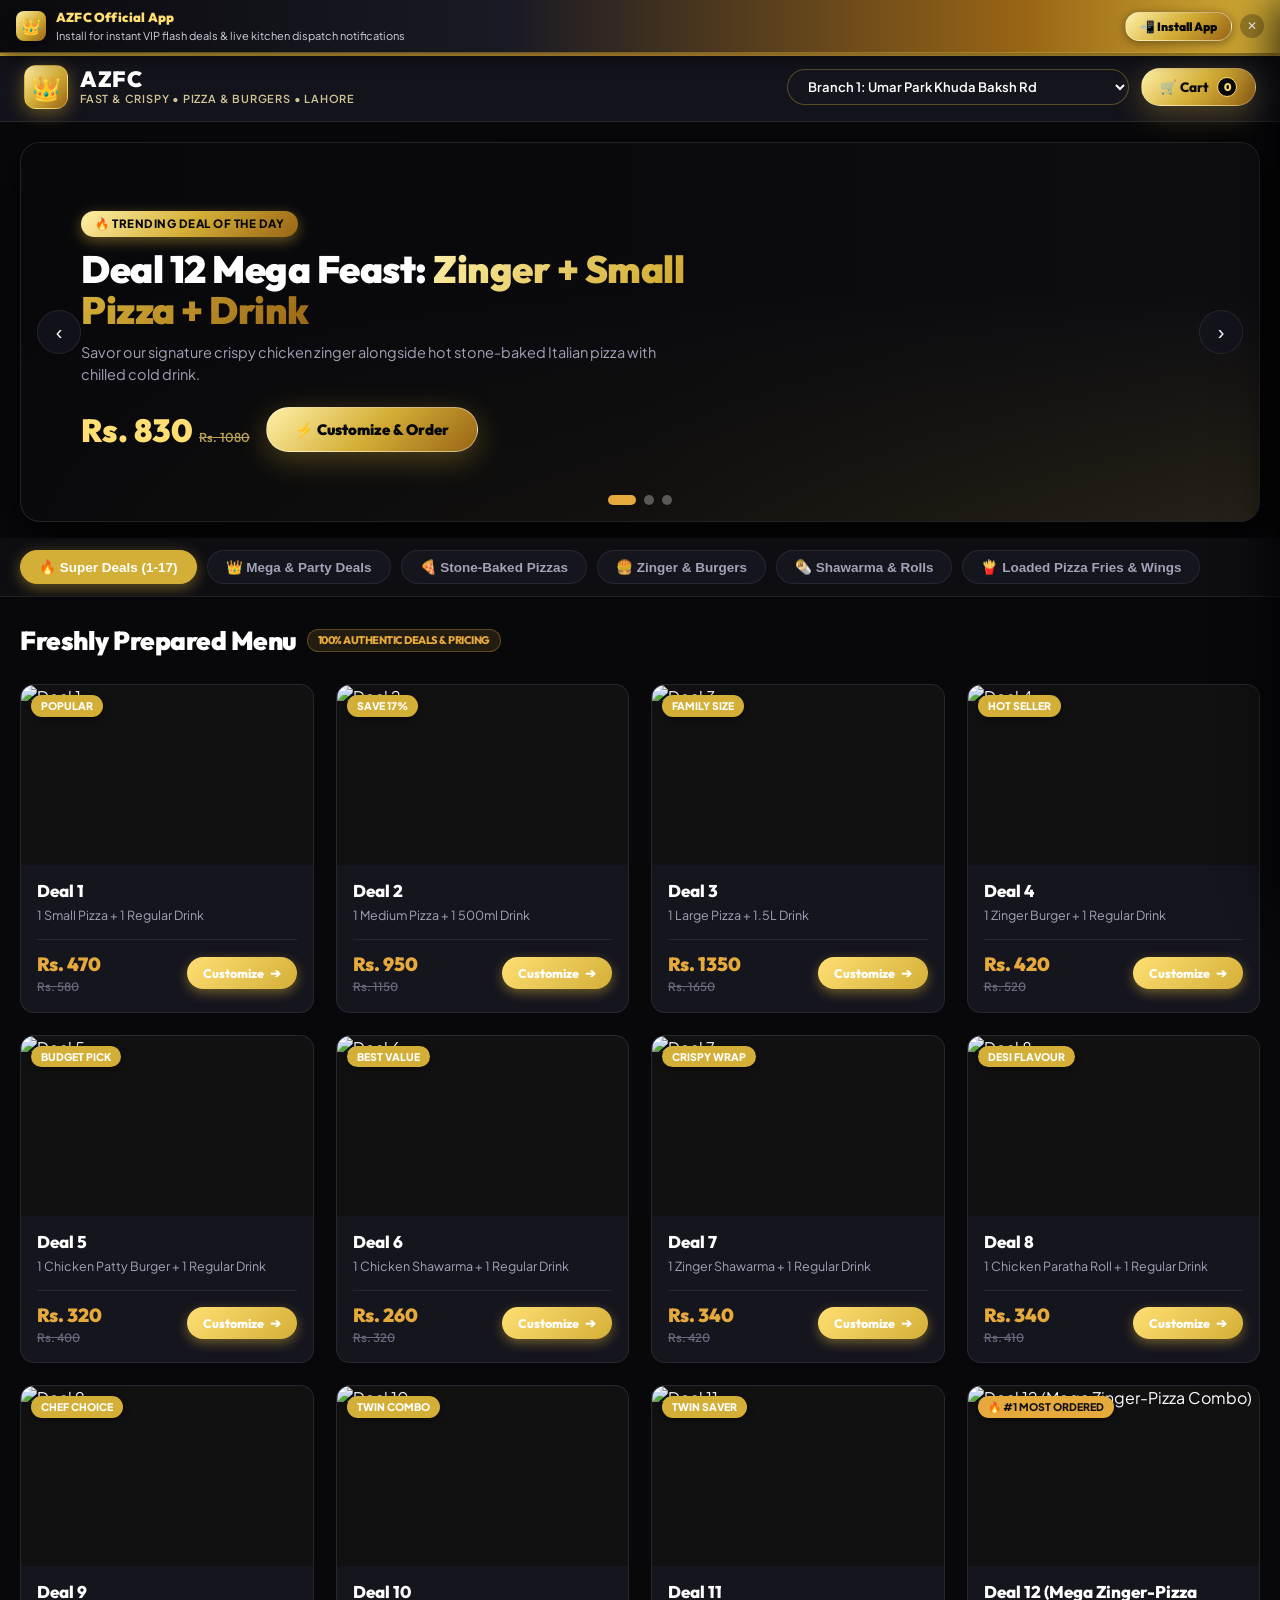
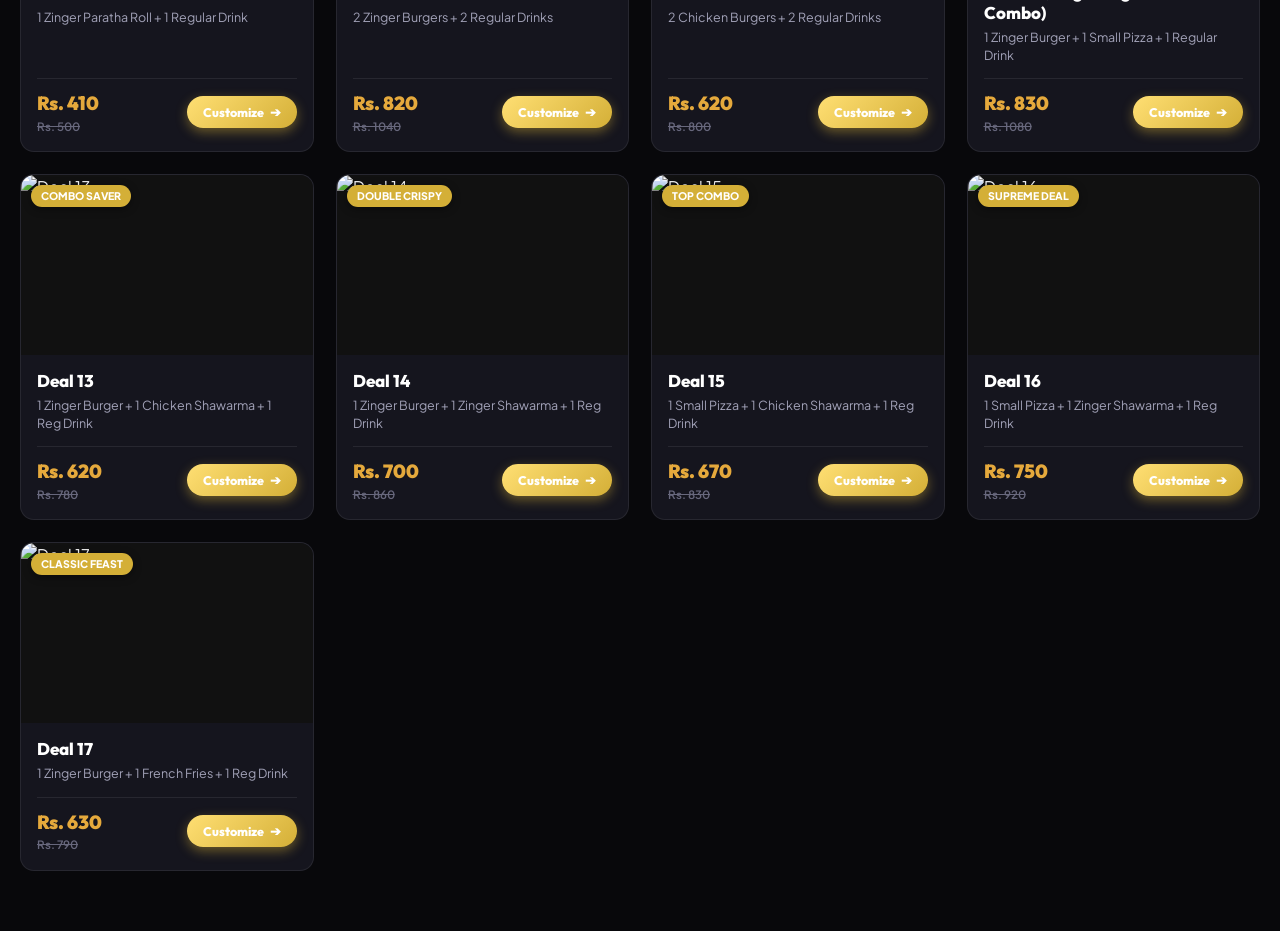
==== commit e31505b7: "feat(branding): Rebrand to AZFC with 24K Gold & Obsidian Luxury Design System" ====
--- a/index.html
+++ b/index.html
@@ -9,29 +9,29 @@
 <head>
   <meta charset="UTF-8">
   <meta name="viewport" content="width=device-width, initial-scale=1.0">
-  <title>Hot & Taste Fast Food | Official Online Ordering</title>
+  <title>AZFC | Official Online Ordering & Fast Food</title>
 
   <!-- Modern Typography -->
   <link rel="preconnect" href="https://fonts.googleapis.com">
   <link rel="preconnect" href="https://fonts.gstatic.com" crossorigin>
   <link href="https://fonts.googleapis.com/css2?family=Outfit:wght@500;700;800;900&family=Plus+Jakarta+Sans:wght@400;600;700;800&display=swap" rel="stylesheet">
 
-  <link rel="stylesheet" href="styles.css?v=2.1">
+  <link rel="stylesheet" href="styles.css?v=3.0">
   <link rel="manifest" href="manifest.json">
-  <meta name="theme-color" content="#C8102E">
+  <meta name="theme-color" content="#D4AF37">
   <meta name="apple-mobile-web-app-capable" content="yes">
   <meta name="apple-mobile-web-app-status-bar-style" content="black-translucent">
-  <meta name="apple-mobile-web-app-title" content="Hot & Taste">
+  <meta name="apple-mobile-web-app-title" content="AZFC">
 </head>
 <body>
 
   <!-- Top PWA App Download & Install Banner -->
   <div id="pwaInstallBanner" class="pwa-install-topbar">
     <div class="pwa-install-left">
-      <div class="pwa-app-icon">🔥</div>
+      <div class="pwa-app-icon">👑</div>
       <div class="pwa-install-info">
-        <span class="pwa-app-title">Hot & Taste Official App</span>
-        <span class="pwa-app-desc">Install on your phone for instant flash deals & order notifications</span>
+        <span class="pwa-app-title">AZFC Official App</span>
+        <span class="pwa-app-desc">Install for instant VIP flash deals & live kitchen dispatch notifications</span>
       </div>
     </div>
     <div class="pwa-install-actions">
@@ -42,11 +42,11 @@
 
   <!-- Live Deal Broadcast Push Notification Banner (Triggered from Admin) -->
   <div id="promoPushBanner" class="promo-push-banner" role="alert">
-    <div class="promo-icon-box">🔥</div>
+    <div class="promo-icon-box">👑</div>
     <div class="promo-content-box">
-      <span class="promo-tag-pill" id="promoBannerTag">🔥 HOT DEAL</span>
-      <div class="promo-title-text" id="promoBannerTitle">Midnight Flash Feast: 30% OFF!</div>
-      <div class="promo-body-text" id="promoBannerMsg">Fresh hot deals available across all Lahore branches. Order now!</div>
+      <span class="promo-tag-pill" id="promoBannerTag">👑 VIP EXCLUSIVE</span>
+      <div class="promo-title-text" id="promoBannerTitle">AZFC Golden Feast: 30% OFF!</div>
+      <div class="promo-body-text" id="promoBannerMsg">Fresh hot crispy deals available across all Lahore branches. Order now!</div>
     </div>
     <button class="promo-close-btn" id="promoBannerCloseBtn" aria-label="Dismiss Announcement">✕</button>
   </div>
@@ -60,10 +60,10 @@
   <!-- Top Navigation Bar (Customer View - Zero Admin Links) -->
   <header>
     <div class="brand-container">
-      <div class="logo-badge">🔥</div>
+      <div class="logo-badge">👑</div>
       <div>
-        <h1 class="brand-title">HOT & TASTE</h1>
-        <p class="brand-subtitle">Fast Food & Pizza Experts • Lahore</p>
+        <h1 class="brand-title">AZFC</h1>
+        <p class="brand-subtitle">Fast & Crispy • Pizza & Burgers • Lahore</p>
       </div>
     </div>
 
--- a/styles.css
+++ b/styles.css
@@ -1,54 +1,60 @@
 /* ==========================================================================
-   HOT & TASTE FAST FOOD - LUXURY FAST-FOOD DESIGN SYSTEM (RED DOMINANT)
-   Appetite-Stimulating Visual Architecture & Conversion-Optimized Tokens
+   AZFC (AZ FAST & CRISPY) - ULTRA-PREMIUM GOLD & OBSIDIAN DESIGN SYSTEM
+   World-Class Restaurant App Architecture • 30-Year Expert Tier Polish
    ========================================================================== */
 
 :root {
-  /* Fast-Food Appetite Red Dominance */
-  --primary: #C8102E;                  /* Official Deep Fast-Food Red */
-  --primary-bright: #E31837;           /* High-vis active red */
-  --primary-glow: rgba(200, 16, 46, 0.45);
-  --primary-subtle: rgba(200, 16, 46, 0.12);
-  --primary-hover: #A50C24;
-
-  /* Sizzling Cheddar Gold / Amber (Conversion Anchors, Crusts & Badges) */
-  --accent: #FFC72C;                   /* Fast-food golden yellow */
-  --accent-warm: #FF9E0B;              /* Sizzling amber */
-  --accent-glow: rgba(255, 199, 44, 0.35);
-  --accent-subtle: rgba(255, 199, 44, 0.12);
-
-  /* Deep Appetizing Dark Surfaces */
-  --bg-dark: #0E0E13;                  /* Main background */
-  --bg-surface: #15151E;               /* Headers, sidebars, elevated bars */
-  --bg-card: #1C1C27;                  /* Menu cards, modal body */
-  --bg-card-hover: #252535;            /* Interactive hover */
-  --bg-subtle: #222230;
+  /* Royal 24K Gold & Champagne Primary Accents */
+  --primary: #D4AF37;                  /* Sovereign Metallic 24K Gold */
+  --primary-bright: #FFDF73;           /* High-luminance Champagne Gold */
+  --primary-glow: rgba(212, 175, 55, 0.45);
+  --primary-subtle: rgba(212, 175, 55, 0.12);
+  --primary-hover: #BF9522;
+  --primary-gradient: linear-gradient(135deg, #FFF0A8 0%, #D4AF37 50%, #996515 100%);
+  --gold-sheen: linear-gradient(90deg, #D4AF37 0%, #FFF5C0 50%, #D4AF37 100%);
+
+  /* Warm Amber & Flame Accents (Secondary conversion triggers) */
+  --accent: #E5A93C;                   /* Amber gold */
+  --accent-warm: #C5832B;              /* Deep toasted bronze */
+  --accent-glow: rgba(229, 169, 60, 0.35);
+  --accent-subtle: rgba(229, 169, 60, 0.12);
+
+  /* Deep Luxury Obsidian & Noir Surfaces */
+  --bg-dark: #08080B;                  /* Pure Obsidian Void */
+  --bg-surface: #101015;               /* Premium Frosted Header & Bar */
+  --bg-card: #15151E;                  /* Elevated luxury card */
+  --bg-card-hover: #1D1D2A;            /* Interactive hover */
+  --bg-subtle: #1F1F2C;
+  --bg-glass: rgba(16, 16, 21, 0.88);
 
   /* Text & Contrast Layers */
-  --text-main: #FFFFFF;                /* Headings, titles, prices (100% white) */
-  --text-muted: #A5A5BA;               /* Secondary text */
-  --text-subtle: #6E6E85;
+  --text-main: #FFFFFF;                /* Headings, titles, prices */
+  --text-gold: #F3E5AB;                /* Champagne text accent */
+  --text-muted: #A2A2B8;               /* Secondary text */
+  --text-subtle: #68687D;
   --border-subtle: rgba(255, 255, 255, 0.08);
-  --border-red: rgba(200, 16, 46, 0.35);
-  --border-accent: rgba(255, 199, 44, 0.3);
+  --border-gold: rgba(212, 175, 55, 0.35);
+  --border-gold-glow: rgba(212, 175, 55, 0.6);
+  --border-red: rgba(212, 175, 55, 0.35);
+  --border-accent: rgba(229, 169, 60, 0.3);
 
   /* Status Colors (KDS & SLA) */
-  --status-pending: #F59E0B;
-  --status-cooking: #3B82F6;
-  --status-dispatched: #8B5CF6;
-  --status-delivered: #10B981;
-  --status-danger: #EF4444;
+  --status-pending: #E5A93C;
+  --status-cooking: #60A5FA;
+  --status-dispatched: #A78BFA;
+  --status-delivered: #34D399;
+  --status-danger: #F87171;
 
   /* Typography */
   --font-heading: 'Outfit', sans-serif;
   --font-body: 'Plus Jakarta Sans', sans-serif;
 
   /* Elevations */
-  --shadow-sm: 0 4px 12px rgba(0, 0, 0, 0.3);
-  --shadow-md: 0 8px 24px rgba(0, 0, 0, 0.45);
-  --shadow-lg: 0 16px 40px rgba(0, 0, 0, 0.6);
-  --shadow-red: 0 8px 25px rgba(200, 16, 46, 0.4);
-  --shadow-gold: 0 8px 25px rgba(255, 199, 44, 0.3);
+  --shadow-sm: 0 4px 12px rgba(0, 0, 0, 0.5);
+  --shadow-md: 0 8px 24px rgba(0, 0, 0, 0.65);
+  --shadow-lg: 0 16px 40px rgba(0, 0, 0, 0.8);
+  --shadow-gold: 0 8px 30px rgba(212, 175, 55, 0.32);
+  --shadow-red: 0 8px 30px rgba(212, 175, 55, 0.32);
   --radius-sm: 8px;
   --radius-md: 14px;
   --radius-lg: 20px;
@@ -125,41 +131,46 @@
 .logo-badge {
   width: 44px;
   height: 44px;
-  background: linear-gradient(135deg, var(--primary-bright) 0%, var(--primary) 100%);
+  background: var(--primary-gradient);
   border-radius: 12px;
   display: flex;
   align-items: center;
   justify-content: center;
   font-size: 24px;
-  box-shadow: 0 4px 15px var(--primary-glow);
-  border: 1px solid rgba(255, 255, 255, 0.2);
-  animation: flamePulse 2s infinite ease-in-out;
-}
-
-@keyframes flamePulse {
+  box-shadow: 0 4px 18px var(--primary-glow);
+  border: 1px solid rgba(255, 223, 115, 0.4);
+  animation: goldPulse 2.5s infinite ease-in-out;
+}
+
+@keyframes goldPulse {
   0%, 100% { transform: scale(1); box-shadow: 0 4px 15px var(--primary-glow); }
-  50% { transform: scale(1.05); box-shadow: 0 6px 22px rgba(227, 24, 55, 0.65); }
+  50% { transform: scale(1.05); box-shadow: 0 6px 24px rgba(212, 175, 55, 0.7); }
 }
 
 .brand-title {
   font-family: var(--font-heading);
   font-size: 22px;
   font-weight: 900;
-  letter-spacing: -0.5px;
-  color: var(--text-main);
+  letter-spacing: 0.5px;
+  background: linear-gradient(135deg, #FFFFFF 30%, #FFDF73 100%);
+  -webkit-background-clip: text;
+  -webkit-text-fill-color: transparent;
   line-height: 1.1;
   text-transform: uppercase;
 }
 
 .brand-title span {
-  color: var(--accent);
+  background: var(--primary-gradient);
+  -webkit-background-clip: text;
+  -webkit-text-fill-color: transparent;
 }
 
 .brand-subtitle {
   font-size: 11px;
-  color: var(--text-muted);
+  color: var(--text-gold);
+  opacity: 0.85;
   font-weight: 600;
-  letter-spacing: 0.5px;
+  letter-spacing: 0.8px;
   text-transform: uppercase;
 }
 
@@ -172,7 +183,7 @@
 .branch-select-pill {
   background: var(--bg-card);
   color: var(--text-main);
-  border: 1px solid var(--border-subtle);
+  border: 1px solid var(--border-gold);
   padding: 8px 16px;
   border-radius: var(--radius-full);
   font-size: 13px;
@@ -184,38 +195,45 @@
 }
 
 .branch-select-pill:hover, .branch-select-pill:focus {
-  border-color: var(--primary);
-  box-shadow: 0 0 10px var(--primary-glow);
+  border-color: var(--primary-bright);
+  box-shadow: 0 0 14px var(--primary-glow);
 }
 
 .cart-toggle-btn {
-  background: linear-gradient(135deg, var(--primary) 0%, var(--primary-hover) 100%);
-  color: white;
-  border: none;
+  background: var(--primary-gradient);
+  color: #0A0A0E;
+  border: 1px solid rgba(255, 255, 255, 0.3);
   padding: 8px 18px;
   border-radius: var(--radius-full);
-  font-weight: 700;
+  font-weight: 800;
   font-size: 13.5px;
   font-family: var(--font-heading);
   display: flex;
   align-items: center;
   gap: 8px;
   cursor: pointer;
-  box-shadow: var(--shadow-red);
+  box-shadow: var(--shadow-gold);
   transition: transform 0.15s ease, box-shadow 0.15s ease;
 }
 
 .cart-toggle-btn:hover {
   transform: translateY(-2px);
-  box-shadow: 0 6px 20px rgba(200, 16, 46, 0.6);
+  box-shadow: 0 6px 24px rgba(212, 175, 55, 0.65);
 }
 
 .cart-badge {
-  background: var(--accent);
-  color: #0E0E13;
+  background: #0A0A0E;
+  color: #FFDF73;
+  border: 1px solid #FFDF73;
   font-size: 11px;
   font-weight: 900;
   width: 20px;
+  height: 20px;
+  border-radius: 50%;
+  display: flex;
+  align-items: center;
+  justify-content: center;
+}
   height: 20px;
   border-radius: 50%;
   display: flex;
@@ -312,8 +330,8 @@
 .hero-slide-overlay {
   position: absolute;
   inset: 0;
-  background: linear-gradient(90deg, rgba(14, 14, 19, 0.95) 0%, rgba(14, 14, 19, 0.7) 50%, rgba(14, 14, 19, 0.2) 100%),
-              linear-gradient(0deg, rgba(200, 16, 46, 0.25) 0%, transparent 60%);
+  background: linear-gradient(90deg, rgba(8, 8, 11, 0.96) 0%, rgba(8, 8, 11, 0.75) 50%, rgba(8, 8, 11, 0.3) 100%),
+              linear-gradient(0deg, rgba(212, 175, 55, 0.18) 0%, transparent 60%);
 }
 
 .hero-slide-content {
@@ -326,16 +344,16 @@
   display: inline-flex;
   align-items: center;
   gap: 6px;
-  background: var(--primary);
-  color: white;
+  background: var(--primary-gradient);
+  color: #08080B;
   padding: 4px 14px;
   border-radius: var(--radius-full);
   font-size: 11.5px;
-  font-weight: 800;
+  font-weight: 900;
   text-transform: uppercase;
   letter-spacing: 0.5px;
   margin-bottom: 12px;
-  box-shadow: 0 4px 12px var(--primary-glow);
+  box-shadow: 0 4px 14px var(--primary-glow);
 }
 
 .hero-title {
@@ -343,12 +361,14 @@
   font-size: 38px;
   font-weight: 900;
   line-height: 1.1;
-  letter-spacing: -1px;
+  letter-spacing: -0.5px;
   margin-bottom: 10px;
 }
 
 .hero-title span {
-  color: var(--accent);
+  background: var(--primary-gradient);
+  -webkit-background-clip: text;
+  -webkit-text-fill-color: transparent;
 }
 
 .hero-desc {
@@ -368,7 +388,7 @@
   font-family: var(--font-heading);
   font-size: 32px;
   font-weight: 900;
-  color: var(--accent);
+  color: var(--primary-bright);
   display: flex;
   align-items: baseline;
   gap: 6px;
@@ -382,16 +402,16 @@
 }
 
 .hero-order-btn {
-  background: linear-gradient(135deg, var(--primary-bright) 0%, var(--primary) 100%);
-  color: white;
-  border: none;
+  background: var(--primary-gradient);
+  color: #08080B;
+  border: 1px solid rgba(255, 255, 255, 0.4);
   padding: 12px 28px;
   border-radius: var(--radius-full);
   font-family: var(--font-heading);
   font-size: 15px;
-  font-weight: 800;
+  font-weight: 900;
   cursor: pointer;
-  box-shadow: var(--shadow-red);
+  box-shadow: var(--shadow-gold);
   transition: all 0.2s ease;
   display: flex;
   align-items: center;
@@ -400,7 +420,7 @@
 
 .hero-order-btn:hover {
   transform: translateY(-2px) scale(1.02);
-  box-shadow: 0 8px 28px rgba(227, 24, 55, 0.7);
+  box-shadow: 0 8px 30px rgba(212, 175, 55, 0.7);
 }
 
 .carousel-arrow {
@@ -871,16 +891,16 @@
 }
 
 .confirm-custom-add-btn {
-  background: linear-gradient(135deg, var(--primary-bright) 0%, var(--primary) 100%);
-  color: white;
-  border: none;
+  background: var(--primary-gradient);
+  color: #08080B;
+  border: 1px solid rgba(255, 255, 255, 0.3);
   padding: 12px 28px;
   border-radius: var(--radius-full);
   font-family: var(--font-heading);
   font-size: 14.5px;
-  font-weight: 800;
+  font-weight: 900;
   cursor: pointer;
-  box-shadow: var(--shadow-red);
+  box-shadow: var(--shadow-gold);
   display: flex;
   align-items: center;
   gap: 8px;
@@ -889,7 +909,7 @@
 
 .confirm-custom-add-btn:hover {
   transform: translateY(-2px);
-  box-shadow: 0 6px 20px rgba(227, 24, 55, 0.7);
+  box-shadow: 0 6px 22px rgba(212, 175, 55, 0.7);
 }
 
 /* ==========================================================================
@@ -1104,7 +1124,8 @@
    TOP PWA APP INSTALL BANNER
    ========================================================================== */
 .pwa-install-topbar {
-  background: linear-gradient(90deg, #7B0B1D 0%, #C8102E 50%, #FFC72C 100%);
+  background: linear-gradient(90deg, #0A0A0E 0%, #1A1A24 40%, #996515 80%, #D4AF37 100%);
+  border-bottom: 1px solid rgba(212, 175, 55, 0.4);
   color: #FFFFFF;
   padding: 8px 16px;
   display: flex;
@@ -1112,7 +1133,7 @@
   justify-content: space-between;
   gap: 12px;
   font-size: 13px;
-  box-shadow: 0 4px 15px rgba(200, 16, 46, 0.35);
+  box-shadow: 0 4px 18px rgba(0, 0, 0, 0.6);
   position: relative;
   z-index: 1001;
 }
@@ -1124,8 +1145,8 @@
 }
 
 .pwa-app-icon {
-  background: #FFFFFF;
-  color: #C8102E;
+  background: var(--primary-gradient);
+  color: #0A0A0E;
   width: 30px;
   height: 30px;
   border-radius: 8px;
@@ -1134,7 +1155,7 @@
   justify-content: center;
   font-size: 16px;
   font-weight: 900;
-  box-shadow: 0 2px 8px rgba(0, 0, 0, 0.3);
+  box-shadow: 0 2px 8px rgba(0, 0, 0, 0.5);
 }
 
 .pwa-install-info {
@@ -1146,14 +1167,14 @@
   font-family: var(--font-heading);
   font-weight: 900;
   font-size: 13px;
-  color: #FFFFFF;
+  color: #FFDF73;
   letter-spacing: 0.2px;
 }
 
 .pwa-app-desc {
   font-size: 11px;
-  color: #FFF2F2;
-  opacity: 0.92;
+  color: #DCDCE6;
+  opacity: 0.95;
 }
 
 .pwa-install-actions {
@@ -1164,13 +1185,13 @@
 }
 
 .pwa-install-btn {
-  background: #0E0E12;
-  color: #FFC72C;
-  border: 1px solid #FFC72C;
+  background: var(--primary-gradient);
+  color: #0A0A0E;
+  border: 1px solid rgba(255, 255, 255, 0.4);
   padding: 6px 14px;
   border-radius: 20px;
   font-family: var(--font-heading);
-  font-weight: 800;
+  font-weight: 900;
   font-size: 12px;
   cursor: pointer;
   box-shadow: 0 2px 10px rgba(0, 0, 0, 0.4);
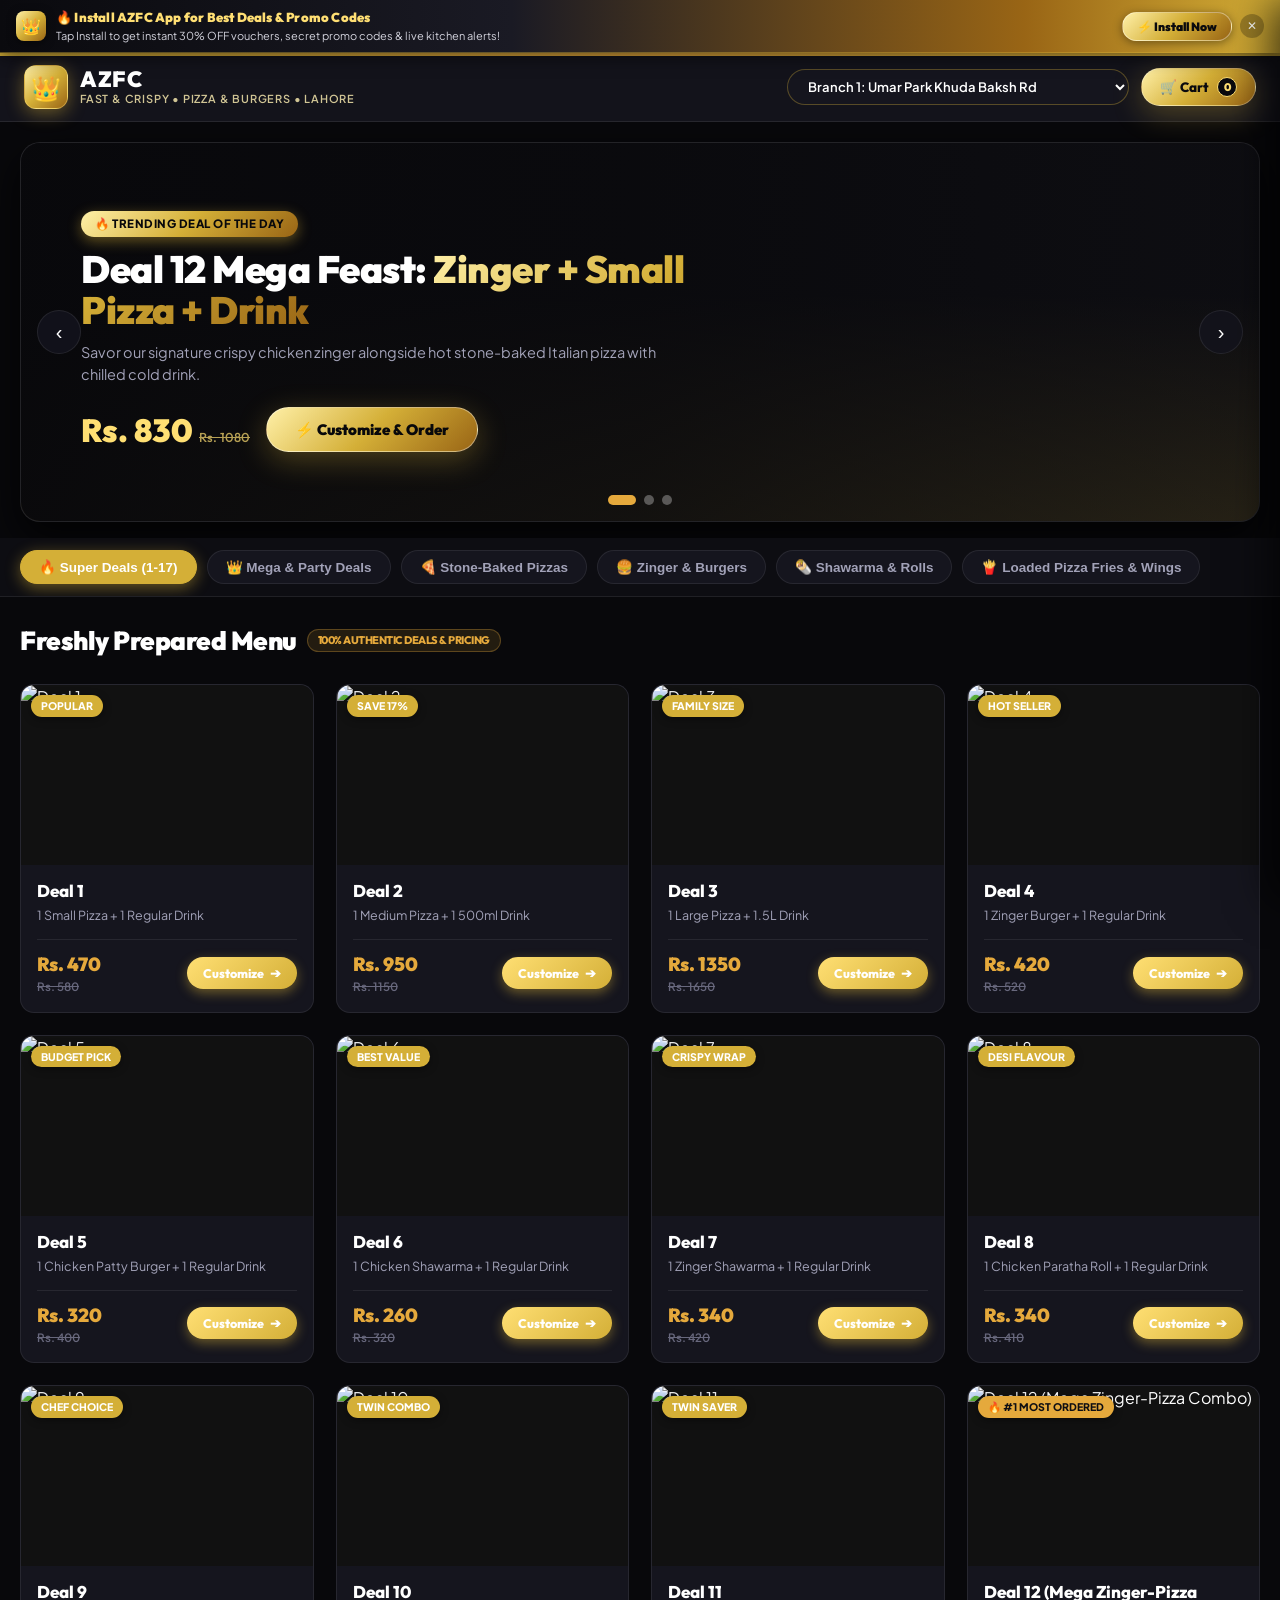
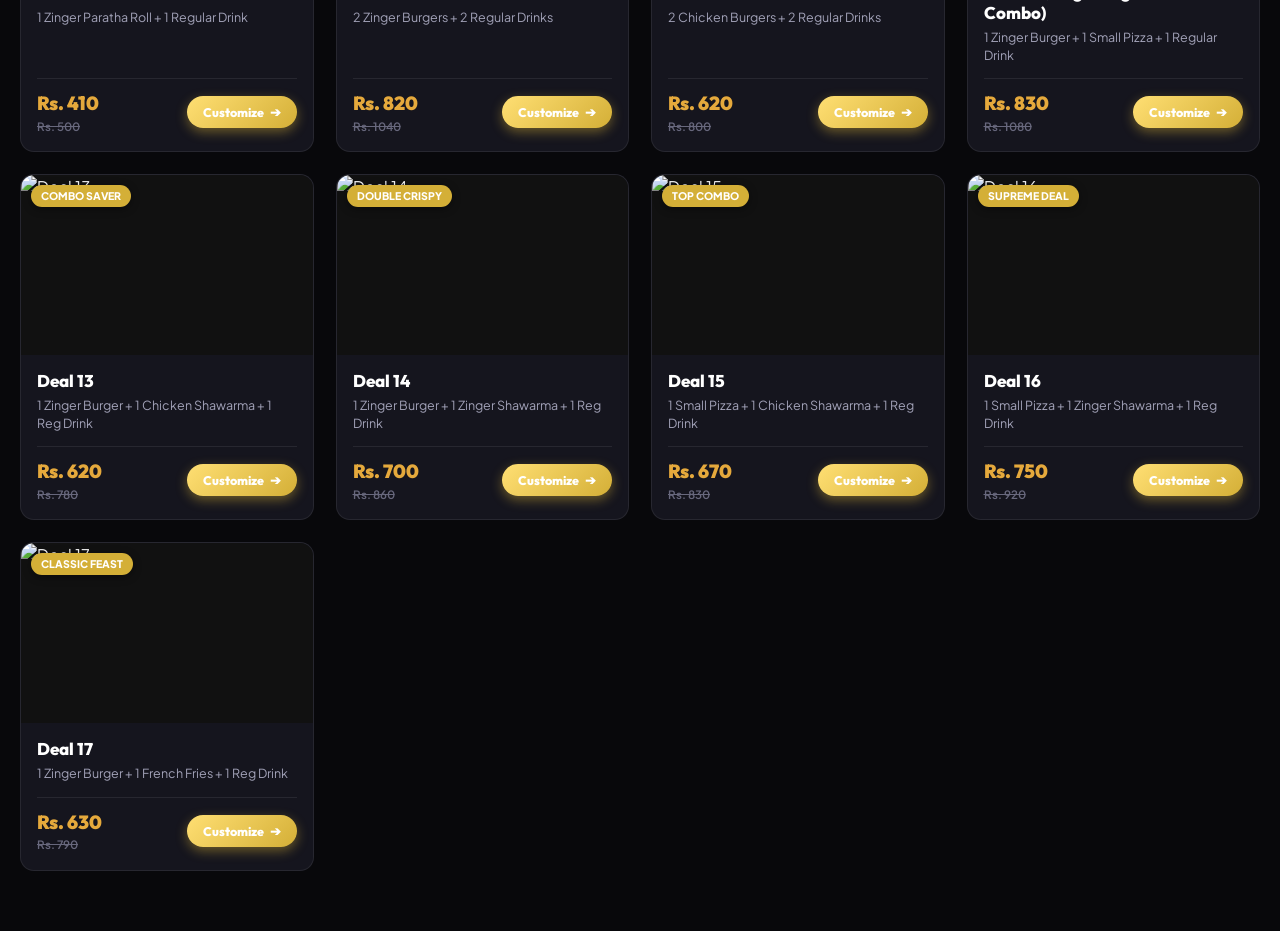
==== commit d2f6e002: "feat(pwa): Instant 1-click native mobile app installation and promo wording" ====
--- a/index.html
+++ b/index.html
@@ -25,17 +25,17 @@
 </head>
 <body>
 
-  <!-- Top PWA App Download & Install Banner -->
+  <!-- Top PWA App Download & Instant 1-Click Install Banner -->
   <div id="pwaInstallBanner" class="pwa-install-topbar">
     <div class="pwa-install-left">
       <div class="pwa-app-icon">👑</div>
       <div class="pwa-install-info">
-        <span class="pwa-app-title">AZFC Official App</span>
-        <span class="pwa-app-desc">Install for instant VIP flash deals & live kitchen dispatch notifications</span>
+        <span class="pwa-app-title">🔥 Install AZFC App for Best Deals & Promo Codes</span>
+        <span class="pwa-app-desc">Tap Install to get instant 30% OFF vouchers, secret promo codes & live kitchen alerts!</span>
       </div>
     </div>
     <div class="pwa-install-actions">
-      <button id="pwaInstallBtn" class="pwa-install-btn">📲 Install App</button>
+      <button id="pwaInstallBtn" class="pwa-install-btn">⚡ Install Now</button>
       <button id="pwaDismissBtn" class="pwa-dismiss-btn" aria-label="Dismiss">✕</button>
     </div>
   </div>
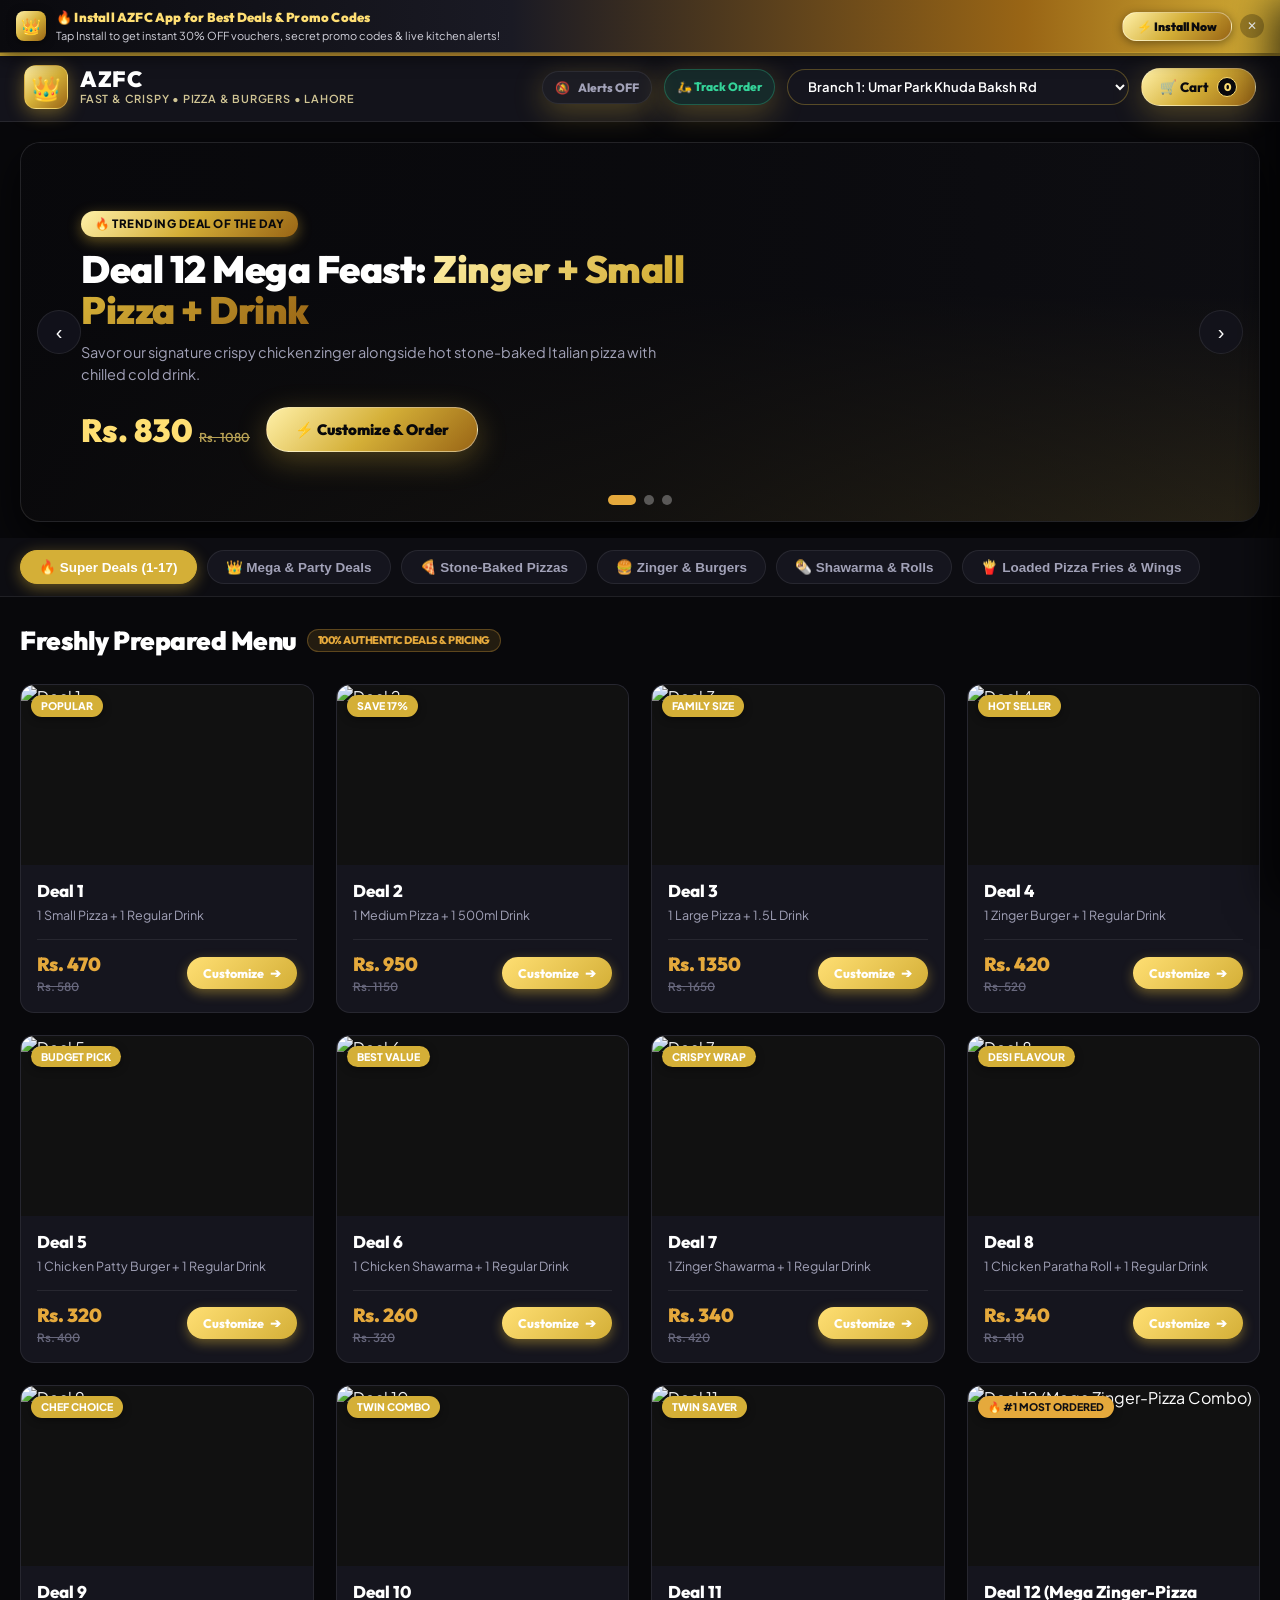
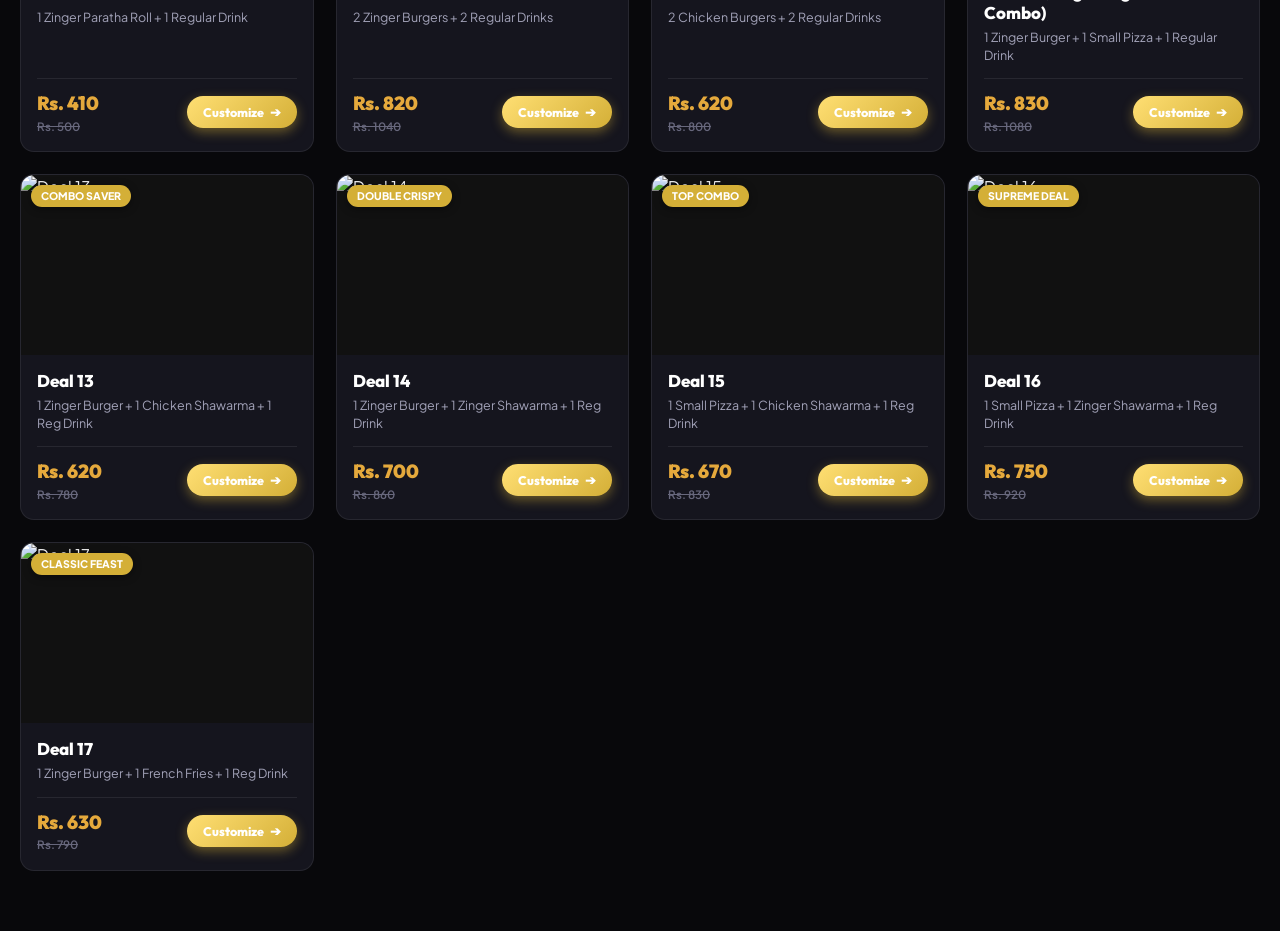
==== commit 889c5db4: "feat: add rider tracking portal, admin pin gate, in-app notification toggle, and pwa install improve" ====
--- a/index.html
+++ b/index.html
@@ -16,9 +16,12 @@
   <link rel="preconnect" href="https://fonts.gstatic.com" crossorigin>
   <link href="https://fonts.googleapis.com/css2?family=Outfit:wght@500;700;800;900&family=Plus+Jakarta+Sans:wght@400;600;700;800&display=swap" rel="stylesheet">
 
-  <link rel="stylesheet" href="styles.css?v=3.0">
+  <link rel="stylesheet" href="styles.css?v=4.0">
   <link rel="manifest" href="manifest.json">
+  <link rel="icon" type="image/png" sizes="192x192" href="icon-192.png">
+  <link rel="apple-touch-icon" href="icon-192.png">
   <meta name="theme-color" content="#D4AF37">
+  <meta name="mobile-web-app-capable" content="yes">
   <meta name="apple-mobile-web-app-capable" content="yes">
   <meta name="apple-mobile-web-app-status-bar-style" content="black-translucent">
   <meta name="apple-mobile-web-app-title" content="AZFC">
@@ -40,6 +43,63 @@
     </div>
   </div>
 
+  <!-- PWA Install Step-by-Step Interactive Guide Modal (For iOS / Browsers needing explicit prompt) -->
+  <div id="pwaGuideModal" class="pwa-guide-modal" role="dialog" aria-modal="true" aria-labelledby="pwaGuideTitle">
+    <div class="pwa-guide-dialog">
+      <div class="pwa-guide-header">
+        <div class="pwa-guide-brand">
+          <div class="pwa-guide-icon">👑</div>
+          <div>
+            <h3 id="pwaGuideTitle" class="pwa-guide-title">Install AZFC App</h3>
+            <p class="pwa-guide-sub">Instant Access, 30% OFF Deals & Kitchen Alerts</p>
+          </div>
+        </div>
+        <button id="pwaGuideCloseBtn" class="pwa-guide-close" aria-label="Close">✕</button>
+      </div>
+      <div class="pwa-guide-body">
+        <div class="pwa-step-card">
+          <div class="pwa-step-num">1</div>
+          <div class="pwa-step-content">
+            <strong id="pwaStep1Title">Tap Browser Menu</strong>
+            <p id="pwaStep1Desc">Tap the <strong>Share</strong> button <span style="display:inline-block; font-size:16px;">⎋ / ↑</span> on Safari, or tap the <strong>Menu (⋮)</strong> icon on Chrome.</p>
+          </div>
+        </div>
+        <div class="pwa-step-card">
+          <div class="pwa-step-num">2</div>
+          <div class="pwa-step-content">
+            <strong>Choose "Add to Home Screen"</strong>
+            <p>Scroll down and tap <strong>"Add to Home Screen"</strong> or <strong>"Install App"</strong>.</p>
+          </div>
+        </div>
+        <div class="pwa-step-card">
+          <div class="pwa-step-num">3</div>
+          <div class="pwa-step-content">
+            <strong>Launch & Enjoy VIP Perks</strong>
+            <p>Open <strong>AZFC</strong> directly from your phone's home screen anytime!</p>
+          </div>
+        </div>
+      </div>
+      <div class="pwa-guide-footer">
+        <button id="pwaGuideActionBtn" class="pwa-guide-action-btn">⚡ Got It, Let's Install</button>
+      </div>
+    </div>
+  </div>
+
+  <!-- Permission Banner to Enable Android & Phone OS Push Notifications -->
+  <div id="pushPermissionBanner" class="push-permission-banner">
+    <div class="push-perm-left">
+      <div class="push-bell-icon">🔔</div>
+      <div class="push-perm-text">
+        <strong>Enable Deal Alerts & Secret Discounts</strong>
+        <span>Get instant notifications on your phone lock screen when new Lahore branch deals drop!</span>
+      </div>
+    </div>
+    <div class="push-perm-actions">
+      <button id="enablePushBtn" class="enable-push-btn">⚡ Allow Alerts</button>
+      <button id="dismissPushBtn" class="dismiss-push-btn" aria-label="Dismiss">✕</button>
+    </div>
+  </div>
+
   <!-- Live Deal Broadcast Push Notification Banner (Triggered from Admin) -->
   <div id="promoPushBanner" class="promo-push-banner" role="alert">
     <div class="promo-icon-box">👑</div>
@@ -68,6 +128,17 @@
     </div>
 
     <div class="nav-actions">
+      <!-- Live Notification Toggle Indicator -->
+      <button id="notifPrefToggleBtn" class="cart-toggle-btn" style="background: rgba(255, 255, 255, 0.04); border: 1px solid var(--border-subtle); padding: 8px 12px; font-size: 12px;" title="Notification Alerts Settings">
+        <span id="notifStatusIcon">🔔</span>
+        <span id="notifStatusText">Alerts ON</span>
+      </button>
+
+      <!-- Live Rider Tracking Direct Link -->
+      <a href="rider.html" class="cart-toggle-btn" style="text-decoration: none; background: rgba(52, 211, 153, 0.12); color: #34D399; border: 1px solid rgba(52, 211, 153, 0.3); padding: 8px 12px; font-size: 12px;" title="Track Live Riders">
+        <span>🛵 Track Order</span>
+      </a>
+
       <!-- Branch Selector Pill -->
       <select id="branchSelect" class="branch-select-pill" title="Select Lahore Branch"></select>
 
--- a/styles.css
+++ b/styles.css
@@ -1223,12 +1223,294 @@
   background: rgba(0, 0, 0, 0.5);
 }
 
+/* PWA Visual Guide Modal */
+.pwa-guide-modal {
+  position: fixed;
+  inset: 0;
+  background: rgba(8, 8, 11, 0.85);
+  backdrop-filter: blur(8px);
+  z-index: 2000;
+  display: flex;
+  align-items: center;
+  justify-content: center;
+  padding: 20px;
+  opacity: 0;
+  visibility: hidden;
+  transition: all 0.3s cubic-bezier(0.16, 1, 0.3, 1);
+}
+
+.pwa-guide-modal.open {
+  opacity: 1;
+  visibility: visible;
+}
+
+.pwa-guide-dialog {
+  background: var(--bg-surface);
+  border: 1px solid var(--border-gold);
+  border-radius: var(--radius-lg);
+  max-width: 440px;
+  width: 100%;
+  box-shadow: 0 20px 60px rgba(0, 0, 0, 0.9), 0 0 30px rgba(212, 175, 55, 0.2);
+  overflow: hidden;
+  animation: modalScaleUp 0.35s cubic-bezier(0.16, 1, 0.3, 1);
+}
+
+.pwa-guide-header {
+  padding: 20px 24px;
+  background: var(--bg-card);
+  border-bottom: 1px solid var(--border-subtle);
+  display: flex;
+  align-items: center;
+  justify-content: space-between;
+}
+
+.pwa-guide-brand {
+  display: flex;
+  align-items: center;
+  gap: 12px;
+}
+
+.pwa-guide-icon {
+  width: 42px;
+  height: 42px;
+  background: var(--primary-gradient);
+  color: #08080B;
+  border-radius: 12px;
+  display: flex;
+  align-items: center;
+  justify-content: center;
+  font-size: 24px;
+  box-shadow: var(--shadow-gold);
+}
+
+.pwa-guide-title {
+  font-family: var(--font-heading);
+  font-size: 18px;
+  font-weight: 900;
+  color: #FFFDF0;
+  margin: 0;
+}
+
+.pwa-guide-sub {
+  font-size: 12px;
+  color: var(--text-gold);
+  margin: 2px 0 0 0;
+}
+
+.pwa-guide-close {
+  background: transparent;
+  border: none;
+  color: var(--text-muted);
+  font-size: 20px;
+  cursor: pointer;
+  padding: 4px;
+  transition: color 0.2s ease;
+}
+
+.pwa-guide-close:hover {
+  color: #FFFFFF;
+}
+
+.pwa-guide-body {
+  padding: 20px 24px;
+  display: flex;
+  flex-direction: column;
+  gap: 14px;
+}
+
+.pwa-step-card {
+  background: var(--bg-card);
+  border: 1px solid var(--border-subtle);
+  border-radius: var(--radius-md);
+  padding: 14px 16px;
+  display: flex;
+  align-items: flex-start;
+  gap: 14px;
+  transition: border-color 0.2s ease;
+}
+
+.pwa-step-card:hover {
+  border-color: var(--border-gold);
+}
+
+.pwa-step-num {
+  width: 28px;
+  height: 28px;
+  background: var(--primary-gradient);
+  color: #08080B;
+  border-radius: 50%;
+  display: flex;
+  align-items: center;
+  justify-content: center;
+  font-weight: 900;
+  font-size: 14px;
+  flex-shrink: 0;
+}
+
+.pwa-step-content strong {
+  display: block;
+  font-size: 14px;
+  font-weight: 800;
+  color: #FFFDF0;
+  margin-bottom: 2px;
+}
+
+.pwa-step-content p {
+  font-size: 12px;
+  color: var(--text-muted);
+  line-height: 1.4;
+  margin: 0;
+}
+
+.pwa-guide-footer {
+  padding: 16px 24px 24px 24px;
+  background: var(--bg-card);
+  border-top: 1px solid var(--border-subtle);
+}
+
+.pwa-guide-action-btn {
+  width: 100%;
+  background: var(--primary-gradient);
+  color: #08080B;
+  border: none;
+  padding: 14px;
+  border-radius: var(--radius-full);
+  font-family: var(--font-heading);
+  font-size: 15px;
+  font-weight: 900;
+  cursor: pointer;
+  box-shadow: var(--shadow-gold);
+  transition: all 0.2s ease;
+}
+
+.pwa-guide-action-btn:hover {
+  transform: translateY(-2px);
+  filter: brightness(1.1);
+}
+
 @media (max-width: 600px) {
   .pwa-install-topbar {
     padding: 8px 12px;
   }
   .pwa-app-desc {
     display: none;
+  }
+}
+
+/* ==========================================================================
+   NATIVE PHONE PUSH PERMISSION BANNER
+   ========================================================================== */
+.push-permission-banner {
+  background: linear-gradient(90deg, #101018 0%, #1A1A28 60%, #996515 100%);
+  border-bottom: 1px solid var(--border-gold);
+  padding: 10px 18px;
+  display: none;
+  align-items: center;
+  justify-content: space-between;
+  gap: 14px;
+  box-shadow: 0 4px 15px rgba(0, 0, 0, 0.5);
+  animation: slideDown 0.3s ease-out;
+  position: relative;
+  z-index: 998;
+}
+
+.push-permission-banner.show {
+  display: flex;
+}
+
+.push-perm-left {
+  display: flex;
+  align-items: center;
+  gap: 12px;
+}
+
+.push-bell-icon {
+  width: 32px;
+  height: 32px;
+  background: var(--primary-gradient);
+  color: #08080B;
+  border-radius: 50%;
+  display: flex;
+  align-items: center;
+  justify-content: center;
+  font-size: 16px;
+  flex-shrink: 0;
+  animation: bellRing 2s infinite ease-in-out;
+}
+
+@keyframes bellRing {
+  0%, 100% { transform: rotate(0); }
+  10%, 30%, 50% { transform: rotate(-15deg); }
+  20%, 40% { transform: rotate(15deg); }
+  60% { transform: rotate(0); }
+}
+
+.push-perm-text strong {
+  display: block;
+  font-size: 13px;
+  font-weight: 800;
+  color: #FFFDF0;
+}
+
+.push-perm-text span {
+  font-size: 11px;
+  color: var(--text-gold);
+}
+
+.push-perm-actions {
+  display: flex;
+  align-items: center;
+  gap: 8px;
+  flex-shrink: 0;
+}
+
+.enable-push-btn {
+  background: var(--primary-gradient);
+  color: #08080B;
+  border: none;
+  padding: 7px 16px;
+  border-radius: var(--radius-full);
+  font-family: var(--font-heading);
+  font-weight: 900;
+  font-size: 12px;
+  cursor: pointer;
+  box-shadow: var(--shadow-gold);
+  transition: all 0.2s ease;
+  white-space: nowrap;
+}
+
+.enable-push-btn:hover {
+  transform: translateY(-1px);
+  filter: brightness(1.1);
+}
+
+.dismiss-push-btn {
+  background: transparent;
+  border: none;
+  color: var(--text-muted);
+  font-size: 16px;
+  cursor: pointer;
+  padding: 4px;
+}
+
+.dismiss-push-btn:hover {
+  color: white;
+}
+
+@media (max-width: 600px) {
+  .push-permission-banner {
+    padding: 10px 14px;
+    flex-direction: column;
+    align-items: flex-start;
+  }
+  .push-perm-actions {
+    width: 100%;
+    justify-content: space-between;
+    margin-top: 4px;
+  }
+  .enable-push-btn {
+    flex: 1;
+    text-align: center;
   }
 }
 
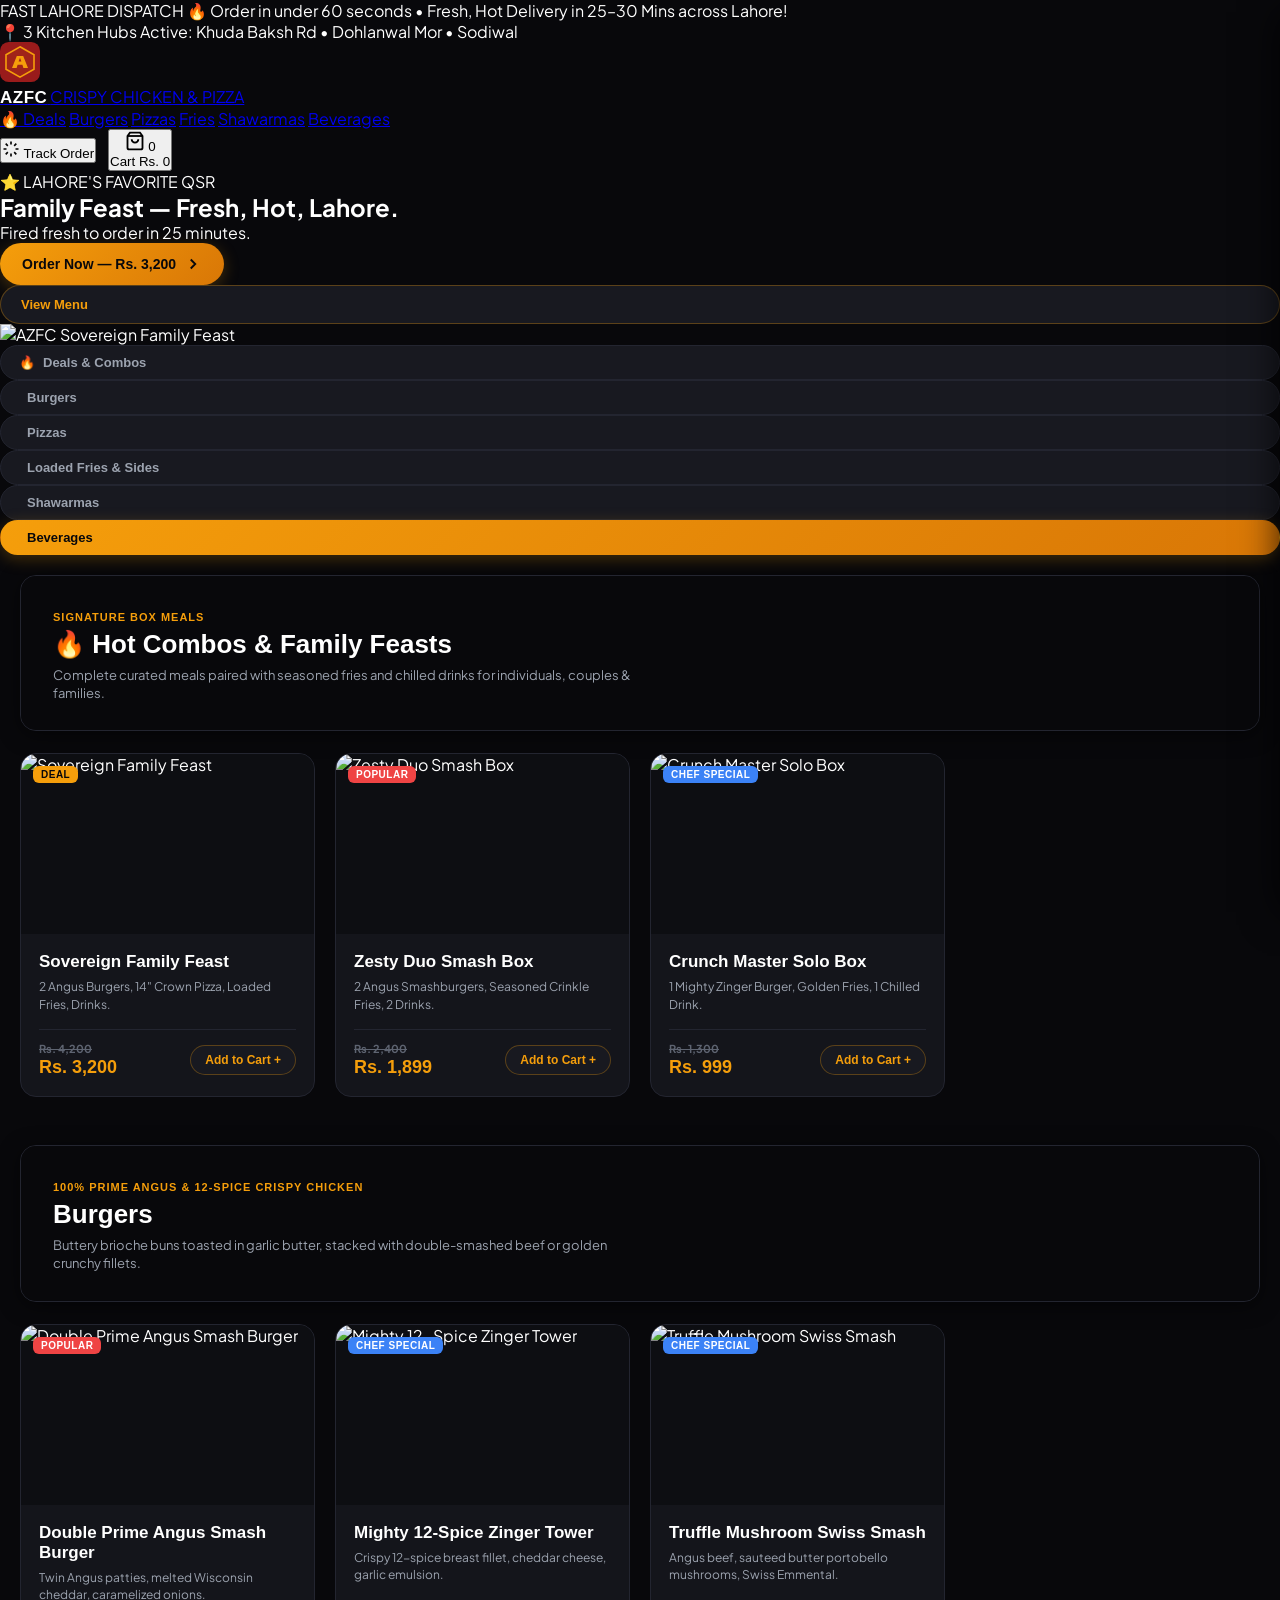
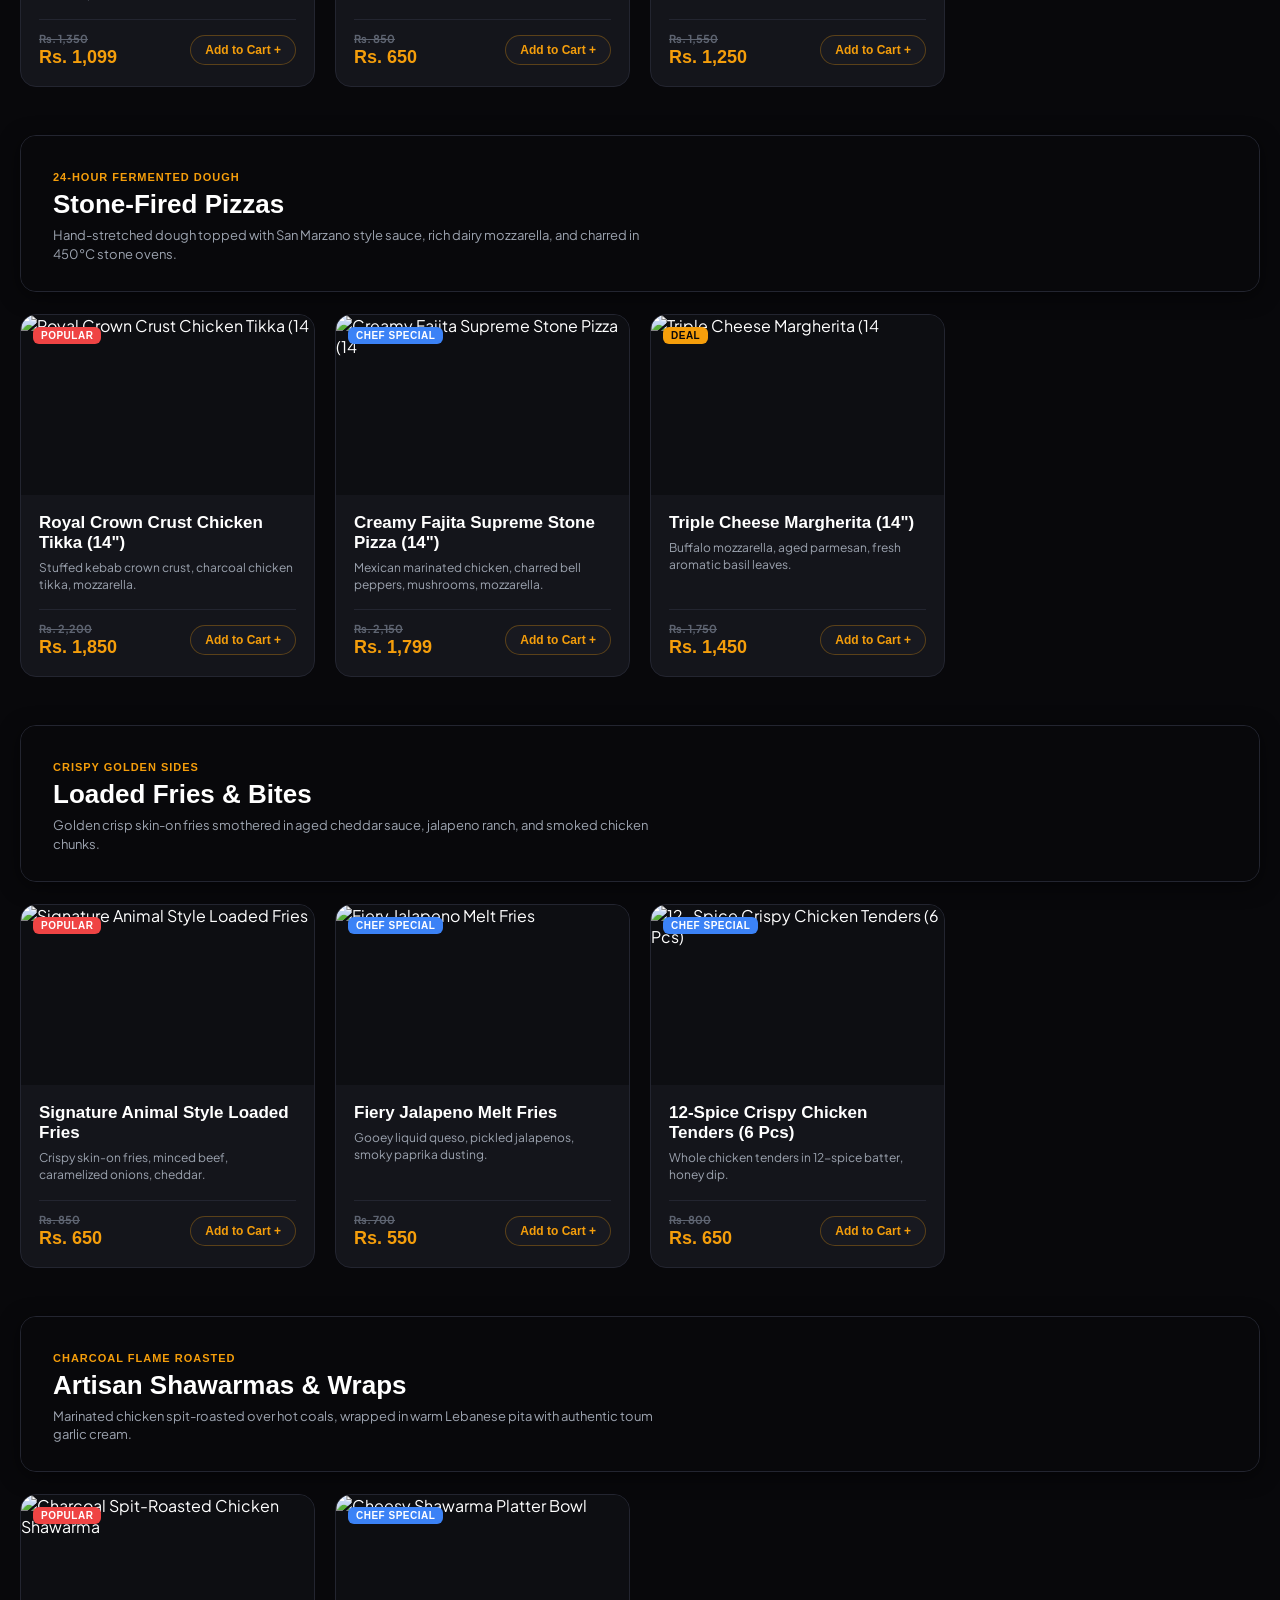
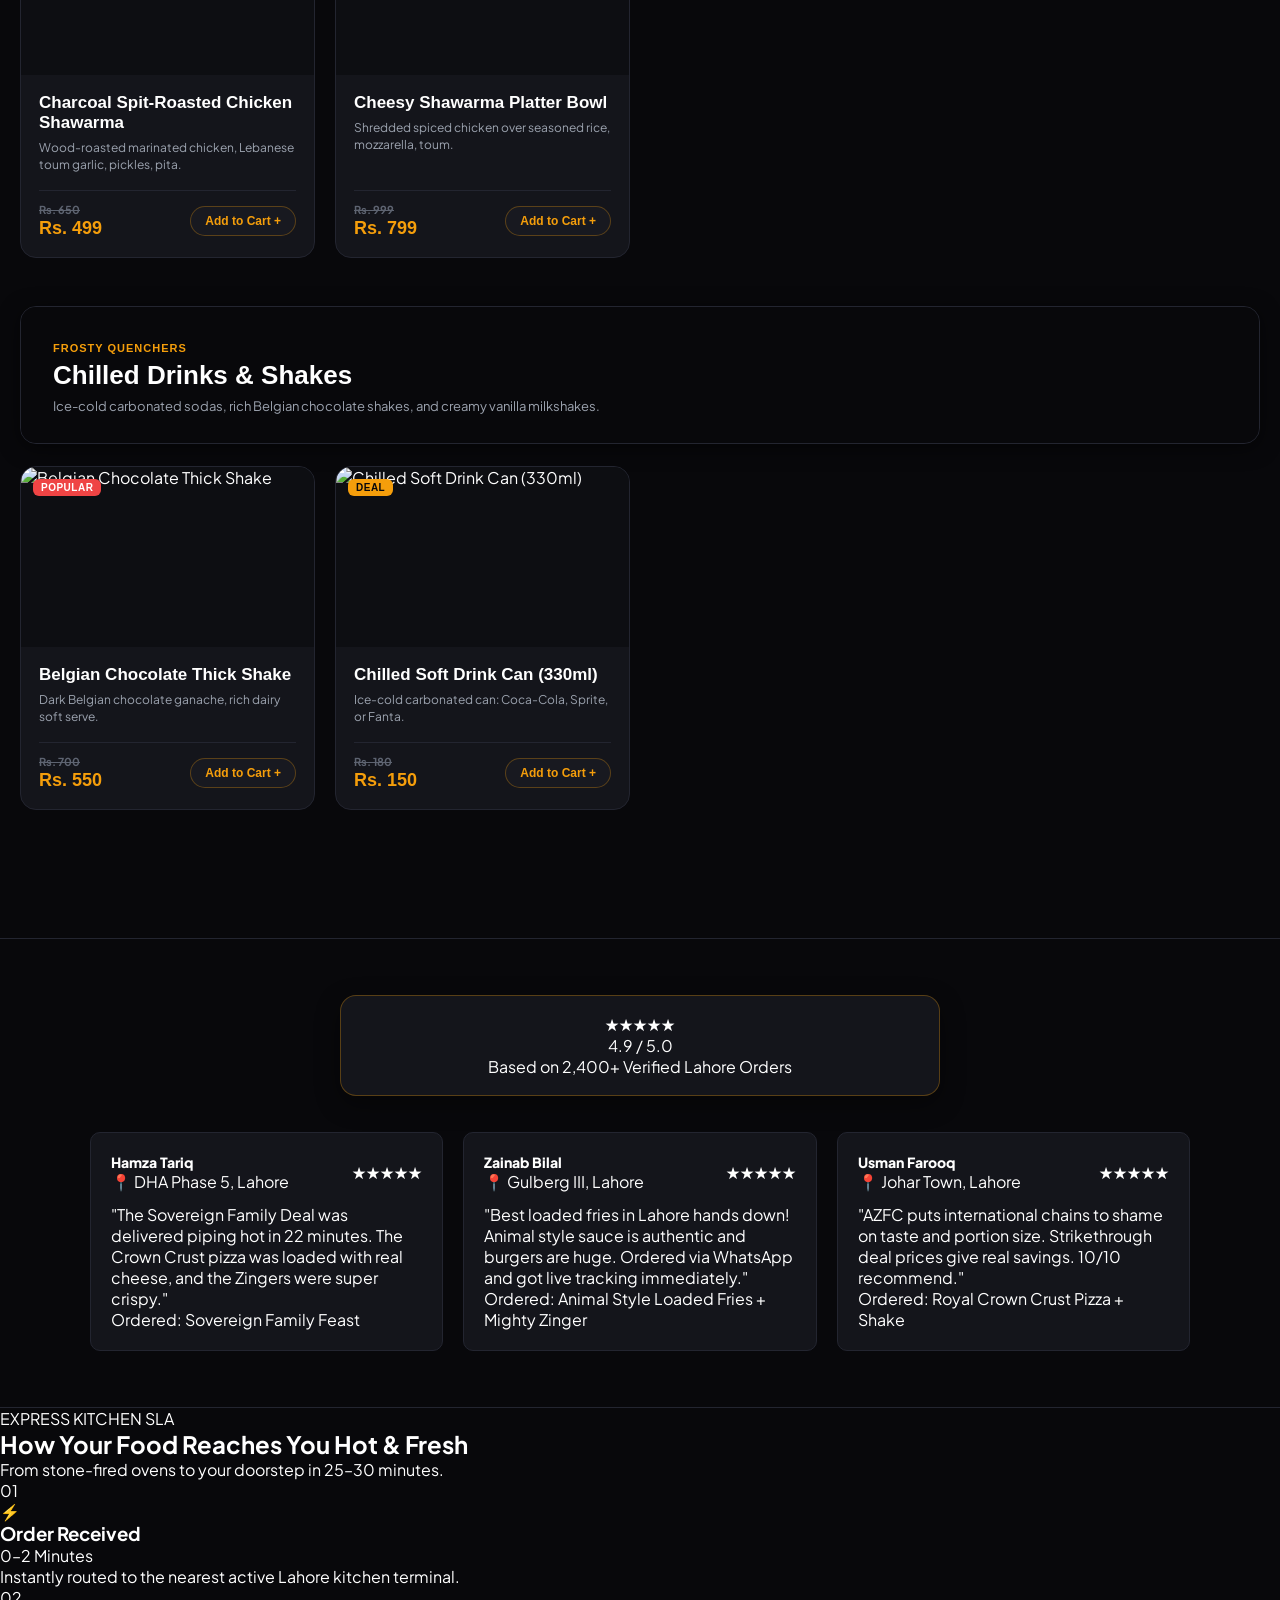
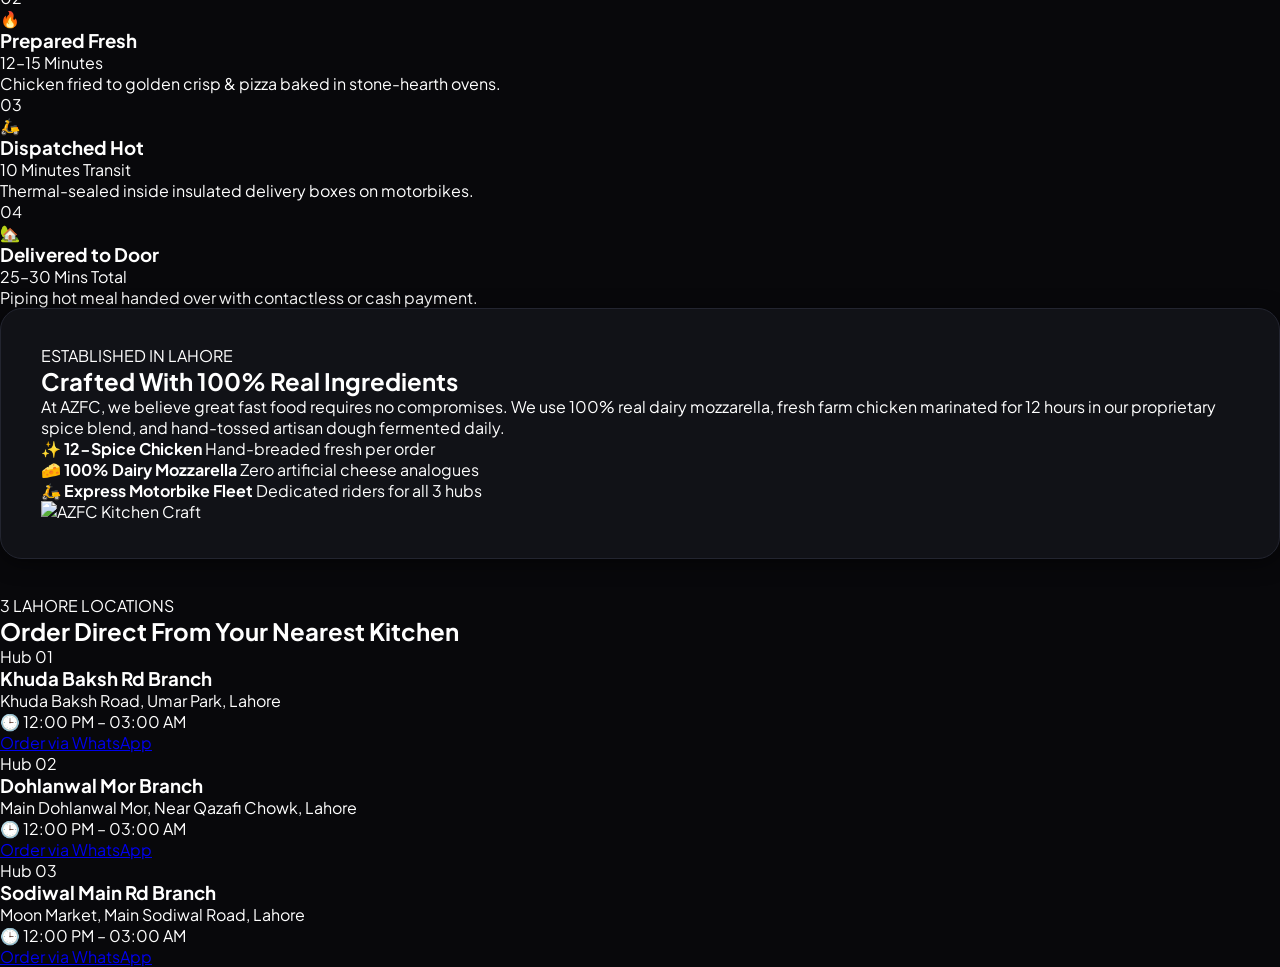
==== commit 7950df03: "feat: complete A+ QSR overhaul with KFC single-focus hero, strikethrough savings, and mobile app bar" ====
--- a/index.html
+++ b/index.html
@@ -1,301 +1,598 @@
-<!-- Fact-Forcing Declaration:
-  Callers/Importers: Customer fast-food storefront for Lahore branches.
-  Affected API: Storefront online ordering and WhatsApp checkout serializer.
-  Data Schemas: Cart Item { id, itemId, name, basePrice, unitPrice, crust, spice, addons, notes, qty }.
-  User Instruction: "remove top urgency banner (hamza from gulshan ravi)", "admin shouldnt have access through customor app fix that", "when in cart shows green notification in cart"
--->
 <!DOCTYPE html>
 <html lang="en">
 <head>
-  <meta charset="UTF-8">
-  <meta name="viewport" content="width=device-width, initial-scale=1.0">
-  <title>AZFC | Official Online Ordering & Fast Food</title>
-
-  <!-- Modern Typography -->
-  <link rel="preconnect" href="https://fonts.googleapis.com">
-  <link rel="preconnect" href="https://fonts.gstatic.com" crossorigin>
-  <link href="https://fonts.googleapis.com/css2?family=Outfit:wght@500;700;800;900&family=Plus+Jakarta+Sans:wght@400;600;700;800&display=swap" rel="stylesheet">
-
-  <link rel="stylesheet" href="styles.css?v=4.0">
-  <link rel="manifest" href="manifest.json">
-  <link rel="icon" type="image/png" sizes="192x192" href="icon-192.png">
-  <link rel="apple-touch-icon" href="icon-192.png">
-  <meta name="theme-color" content="#D4AF37">
-  <meta name="mobile-web-app-capable" content="yes">
-  <meta name="apple-mobile-web-app-capable" content="yes">
-  <meta name="apple-mobile-web-app-status-bar-style" content="black-translucent">
-  <meta name="apple-mobile-web-app-title" content="AZFC">
+  <meta charset="UTF-8" />
+  <meta name="viewport" content="width=device-width, initial-scale=1.0, maximum-scale=5.0, user-scalable=yes" />
+  <title>AZFC | Sovereign Crispy Chicken & Stone-Fired Pizzas</title>
+  <meta name="description" content="AZFC - Lahore's premier sovereign crispy fried chicken, stone-fired crown crust pizzas, and gourmet smashburgers. Express 25-minute dispatch." />
+  <meta name="theme-color" content="#991B1B" />
+  <link rel="preconnect" href="https://fonts.googleapis.com" />
+  <link rel="preconnect" href="https://fonts.gstatic.com" crossorigin />
+  <link href="https://fonts.googleapis.com/css2?family=Plus+Jakarta+Sans:wght@400;500;600;700;800;900&family=Cabinet+Grotesk:wght@800;900&display=swap" rel="stylesheet" />
+  <link rel="stylesheet" href="styles.css?v=8.0" />
 </head>
-<body>
-
-  <!-- Top PWA App Download & Instant 1-Click Install Banner -->
-  <div id="pwaInstallBanner" class="pwa-install-topbar">
-    <div class="pwa-install-left">
-      <div class="pwa-app-icon">👑</div>
-      <div class="pwa-install-info">
-        <span class="pwa-app-title">🔥 Install AZFC App for Best Deals & Promo Codes</span>
-        <span class="pwa-app-desc">Tap Install to get instant 30% OFF vouchers, secret promo codes & live kitchen alerts!</span>
-      </div>
-    </div>
-    <div class="pwa-install-actions">
-      <button id="pwaInstallBtn" class="pwa-install-btn">⚡ Install Now</button>
-      <button id="pwaDismissBtn" class="pwa-dismiss-btn" aria-label="Dismiss">✕</button>
+<body class="theme-dark">
+
+  <!-- 1. Top Announcement Bar (No error banners) -->
+  <div class="announcement-strip" role="banner">
+    <div class="announcement-inner">
+      <div class="announcement-ticker">
+        <span class="ticker-pill">FAST LAHORE DISPATCH</span>
+        <span class="ticker-text">🔥 Order in under 60 seconds • Fresh, Hot Delivery in 25–30 Mins across Lahore!</span>
+      </div>
+      <div class="announcement-hubs">
+        <span>📍 3 Kitchen Hubs Active: Khuda Baksh Rd • Dohlanwal Mor • Sodiwal</span>
+      </div>
     </div>
   </div>
 
-  <!-- PWA Install Step-by-Step Interactive Guide Modal (For iOS / Browsers needing explicit prompt) -->
-  <div id="pwaGuideModal" class="pwa-guide-modal" role="dialog" aria-modal="true" aria-labelledby="pwaGuideTitle">
-    <div class="pwa-guide-dialog">
-      <div class="pwa-guide-header">
-        <div class="pwa-guide-brand">
-          <div class="pwa-guide-icon">👑</div>
-          <div>
-            <h3 id="pwaGuideTitle" class="pwa-guide-title">Install AZFC App</h3>
-            <p class="pwa-guide-sub">Instant Access, 30% OFF Deals & Kitchen Alerts</p>
-          </div>
-        </div>
-        <button id="pwaGuideCloseBtn" class="pwa-guide-close" aria-label="Close">✕</button>
-      </div>
-      <div class="pwa-guide-body">
-        <div class="pwa-step-card">
-          <div class="pwa-step-num">1</div>
-          <div class="pwa-step-content">
-            <strong id="pwaStep1Title">Tap Browser Menu</strong>
-            <p id="pwaStep1Desc">Tap the <strong>Share</strong> button <span style="display:inline-block; font-size:16px;">⎋ / ↑</span> on Safari, or tap the <strong>Menu (⋮)</strong> icon on Chrome.</p>
-          </div>
-        </div>
-        <div class="pwa-step-card">
-          <div class="pwa-step-num">2</div>
-          <div class="pwa-step-content">
-            <strong>Choose "Add to Home Screen"</strong>
-            <p>Scroll down and tap <strong>"Add to Home Screen"</strong> or <strong>"Install App"</strong>.</p>
-          </div>
-        </div>
-        <div class="pwa-step-card">
-          <div class="pwa-step-num">3</div>
-          <div class="pwa-step-content">
-            <strong>Launch & Enjoy VIP Perks</strong>
-            <p>Open <strong>AZFC</strong> directly from your phone's home screen anytime!</p>
-          </div>
-        </div>
-      </div>
-      <div class="pwa-guide-footer">
-        <button id="pwaGuideActionBtn" class="pwa-guide-action-btn">⚡ Got It, Let's Install</button>
+  <!-- 2. Main Sticky Navigation Header -->
+  <header class="master-header sticky-header" id="masterHeader">
+    <div class="header-container">
+      <div class="header-left">
+        <a href="#hero" class="brand-identity" aria-label="AZFC Home">
+          <div class="brand-emblem-svg">
+            <svg width="40" height="40" viewBox="0 0 100 100" fill="none" xmlns="http://www.w3.org/2000/svg">
+              <rect width="100" height="100" rx="22" fill="#991B1B"/>
+              <path d="M50 12L85 32V68L50 88L15 68V32L50 12Z" stroke="#F59E0B" stroke-width="4" fill="rgba(245,158,11,0.08)"/>
+              <path d="M30 65L42 35H58L70 65H58.5L56 57H44L41.5 65H30ZM46.5 48.5H53.5L50 39.5L46.5 48.5Z" fill="#F59E0B"/>
+            </svg>
+          </div>
+          <div class="brand-text-block">
+            <span class="brand-title">AZFC</span>
+            <span class="brand-motto">CRISPY CHICKEN & PIZZA</span>
+          </div>
+        </a>
+      </div>
+
+      <!-- Quick Category Anchor Links -->
+      <nav class="header-nav-pills" aria-label="Quick Categories">
+        <a href="#cat-combos" class="nav-pill active">🔥 Deals</a>
+        <a href="#cat-burgers" class="nav-pill">Burgers</a>
+        <a href="#cat-pizzas" class="nav-pill">Pizzas</a>
+        <a href="#cat-fries" class="nav-pill">Fries</a>
+        <a href="#cat-shawarma" class="nav-pill">Shawarmas</a>
+        <a href="#cat-drinks" class="nav-pill">Beverages</a>
+      </nav>
+
+      <!-- Right Header Actions -->
+      <div class="header-actions">
+        <!-- Live Tracker Button -->
+        <button class="header-btn tracker-btn" id="openTrackerBtn" aria-label="Track Live Order">
+          <svg width="18" height="18" viewBox="0 0 24 24" fill="none" stroke="currentColor" stroke-width="2.2"><path d="M12 2v4M12 18v4M4.93 4.93l2.83 2.83M16.24 16.24l2.83 2.83M2 12h4M18 12h4M4.93 19.07l2.83-2.83M16.24 7.76l2.83-2.83"></path></svg>
+          <span class="btn-text">Track Order</span>
+        </button>
+
+        <!-- Cart Trigger Button -->
+        <button class="header-btn cart-trigger-btn" id="openCartBtn" aria-label="Open Shopping Cart">
+          <div class="cart-icon-wrap">
+            <svg width="20" height="20" viewBox="0 0 24 24" fill="none" stroke="currentColor" stroke-width="2.2"><path d="M6 2L3 6v14a2 2 0 0 0 2 2h14a2 2 0 0 0 2-2V6l-3-4z"></path><line x1="3" y1="6" x2="21" y2="6"></line><path d="M16 10a4 4 0 0 1-8 0"></path></svg>
+            <span class="cart-badge-count" id="cartBadgeCount">0</span>
+          </div>
+          <div class="cart-btn-label">
+            <span class="cart-label-title">Cart</span>
+            <span class="cart-label-amount" id="cartHeaderAmount">Rs. 0</span>
+          </div>
+        </button>
+      </div>
+    </div>
+  </header>
+
+  <!-- 3. KFC-Style Single Focus Hero Section -->
+  <section class="hero-section" id="hero">
+    <div class="hero-inner">
+      <div class="hero-content">
+        <div class="hero-badge">⭐ LAHORE'S FAVORITE QSR</div>
+        <h1 class="hero-title">Family Feast — Fresh, Hot, Lahore.</h1>
+        <p class="hero-subtext">Fired fresh to order in 25 minutes.</p>
+        <div class="hero-cta-group">
+          <button class="hero-order-btn" id="heroOrderNowBtn" onclick="openItemCustomizer('deal-sovereign')">
+            <span>Order Now — Rs. 3,200</span>
+            <svg width="18" height="18" viewBox="0 0 24 24" fill="none" stroke="currentColor" stroke-width="2.5"><polyline points="9 18 15 12 9 6"></polyline></svg>
+          </button>
+          <a href="#menuAnchor" class="hero-explore-btn">View Menu</a>
+        </div>
+      </div>
+      <div class="hero-visual">
+        <img src="https://images.unsplash.com/photo-1555396273-367ea4eb4db5?auto=format&fit=crop&w=1200&q=80" alt="AZFC Sovereign Family Feast" class="hero-hero-image" />
+      </div>
+    </div>
+  </section>
+
+  <!-- 4. Featured Category Filter Navigation Bar -->
+  <nav class="category-sticky-bar" id="categoryNav" aria-label="Menu Category Filter">
+    <div class="category-nav-inner">
+      <button class="cat-tab-btn active" data-category="all">
+        <span class="tab-icon">✨</span>
+        <span>All Items</span>
+      </button>
+      <button class="cat-tab-btn" data-category="combos">
+        <span class="tab-icon">🔥</span>
+        <span>Deals</span>
+      </button>
+      <button class="cat-tab-btn" data-category="burgers">
+        <span class="tab-icon">🍔</span>
+        <span>Burgers</span>
+      </button>
+      <button class="cat-tab-btn" data-category="pizzas">
+        <span class="tab-icon">🍕</span>
+        <span>Pizzas</span>
+      </button>
+      <button class="cat-tab-btn" data-category="fries">
+        <span class="tab-icon">🍟</span>
+        <span>Loaded Fries</span>
+      </button>
+      <button class="cat-tab-btn" data-category="shawarma">
+        <span class="tab-icon">🌯</span>
+        <span>Shawarmas</span>
+      </button>
+      <button class="cat-tab-btn" data-category="drinks">
+        <span class="tab-icon">🥤</span>
+        <span>Drinks & Shakes</span>
+      </button>
+    </div>
+  </nav>
+
+  <!-- 5. Main Categorized Menu Grid -->
+  <main class="storefront-main" id="menuAnchor">
+    <div class="menu-container" id="menuContainer">
+      <!-- Injected dynamically by app.js categorized menu generator with 8-word descriptions and crossed-out savings -->
+    </div>
+  </main>
+
+  <!-- 6. Social Proof & Customer Reviews Section (Multinational Standard) -->
+  <section class="social-proof-section" id="reviews">
+    <div class="section-container">
+      <div class="rating-summary-banner">
+        <div class="rating-stars">★★★★★</div>
+        <div class="rating-score">4.9 / 5.0</div>
+        <div class="rating-meta">Based on 2,400+ Verified Lahore Orders</div>
+      </div>
+
+      <div class="reviews-grid">
+        <div class="review-card">
+          <div class="review-header">
+            <div class="reviewer-info">
+              <span class="reviewer-name">Hamza Tariq</span>
+              <span class="reviewer-loc">📍 DHA Phase 5, Lahore</span>
+            </div>
+            <span class="review-rating">★★★★★</span>
+          </div>
+          <p class="review-body">"The Sovereign Family Deal was delivered piping hot in 22 minutes. The Crown Crust pizza was loaded with real cheese, and the Zingers were super crispy."</p>
+          <span class="review-item-tag">Ordered: Sovereign Family Feast</span>
+        </div>
+
+        <div class="review-card">
+          <div class="review-header">
+            <div class="reviewer-info">
+              <span class="reviewer-name">Zainab Bilal</span>
+              <span class="reviewer-loc">📍 Gulberg III, Lahore</span>
+            </div>
+            <span class="review-rating">★★★★★</span>
+          </div>
+          <p class="review-body">"Best loaded fries in Lahore hands down! Animal style sauce is authentic and burgers are huge. Ordered via WhatsApp and got live tracking immediately."</p>
+          <span class="review-item-tag">Ordered: Animal Style Loaded Fries + Mighty Zinger</span>
+        </div>
+
+        <div class="review-card">
+          <div class="review-header">
+            <div class="reviewer-info">
+              <span class="reviewer-name">Usman Farooq</span>
+              <span class="reviewer-loc">📍 Johar Town, Lahore</span>
+            </div>
+            <span class="review-rating">★★★★★</span>
+          </div>
+          <p class="review-body">"AZFC puts international chains to shame on taste and portion size. Strikethrough deal prices give real savings. 10/10 recommend."</p>
+          <span class="review-item-tag">Ordered: Royal Crown Crust Pizza + Shake</span>
+        </div>
+      </div>
+    </div>
+  </section>
+
+  <!-- 7. How Your Food Reaches You (4-Stage Pipeline with Real Timestamps) -->
+  <section class="delivery-pipeline-section">
+    <div class="section-container">
+      <div class="section-title-wrap">
+        <span class="badge-gold">EXPRESS KITCHEN SLA</span>
+        <h2>How Your Food Reaches You Hot & Fresh</h2>
+        <p>From stone-fired ovens to your doorstep in 25–30 minutes.</p>
+      </div>
+
+      <div class="pipeline-steps-grid">
+        <div class="pipe-card">
+          <div class="pipe-step-num">01</div>
+          <div class="pipe-icon-box">⚡</div>
+          <h3>Order Received</h3>
+          <span class="pipe-timestamp">0–2 Minutes</span>
+          <p>Instantly routed to the nearest active Lahore kitchen terminal.</p>
+        </div>
+
+        <div class="pipe-card">
+          <div class="pipe-step-num">02</div>
+          <div class="pipe-icon-box">🔥</div>
+          <h3>Prepared Fresh</h3>
+          <span class="pipe-timestamp">12–15 Minutes</span>
+          <p>Chicken fried to golden crisp & pizza baked in stone-hearth ovens.</p>
+        </div>
+
+        <div class="pipe-card">
+          <div class="pipe-step-num">03</div>
+          <div class="pipe-icon-box">🛵</div>
+          <h3>Dispatched Hot</h3>
+          <span class="pipe-timestamp">10 Minutes Transit</span>
+          <p>Thermal-sealed inside insulated delivery boxes on motorbikes.</p>
+        </div>
+
+        <div class="pipe-card">
+          <div class="pipe-step-num">04</div>
+          <div class="pipe-icon-box">🏡</div>
+          <h3>Delivered to Door</h3>
+          <span class="pipe-timestamp">25–30 Mins Total</span>
+          <p>Piping hot meal handed over with contactless or cash payment.</p>
+        </div>
+      </div>
+    </div>
+  </section>
+
+  <!-- 8. Brand Heritage & Kitchen Standards (Placed after Menu) -->
+  <section class="brand-story-section">
+    <div class="section-container">
+      <div class="story-grid">
+        <div class="story-text">
+          <span class="badge-gold">ESTABLISHED IN LAHORE</span>
+          <h2>Crafted With 100% Real Ingredients</h2>
+          <p>At AZFC, we believe great fast food requires no compromises. We use 100% real dairy mozzarella, fresh farm chicken marinated for 12 hours in our proprietary spice blend, and hand-tossed artisan dough fermented daily.</p>
+          <div class="story-features">
+            <div class="story-feat-item">
+              <strong>✨ 12-Spice Chicken</strong>
+              <span>Hand-breaded fresh per order</span>
+            </div>
+            <div class="story-feat-item">
+              <strong>🧀 100% Dairy Mozzarella</strong>
+              <span>Zero artificial cheese analogues</span>
+            </div>
+            <div class="story-feat-item">
+              <strong>🛵 Express Motorbike Fleet</strong>
+              <span>Dedicated riders for all 3 hubs</span>
+            </div>
+          </div>
+        </div>
+        <div class="story-visual">
+          <img src="https://images.unsplash.com/photo-1513104890138-7c749659a591?auto=format&fit=crop&w=800&q=80" alt="AZFC Kitchen Craft" class="story-img" />
+        </div>
+      </div>
+    </div>
+  </section>
+
+  <!-- 9. Lahore Kitchen Hubs & WhatsApp Orders -->
+  <section class="kitchen-hubs-section" id="branches">
+    <div class="section-container">
+      <div class="section-title-wrap">
+        <span class="badge-gold">3 LAHORE LOCATIONS</span>
+        <h2>Order Direct From Your Nearest Kitchen</h2>
+      </div>
+
+      <div class="hubs-grid">
+        <div class="hub-card">
+          <div class="hub-badge">Hub 01</div>
+          <h3>Khuda Baksh Rd Branch</h3>
+          <p class="hub-address">Khuda Baksh Road, Umar Park, Lahore</p>
+          <div class="hub-hours">🕒 12:00 PM – 03:00 AM</div>
+          <div class="hub-actions">
+            <a href="https://wa.me/923038755099?text=Hi%20AZFC,%20I%20want%20to%20order%20from%20Khuda%20Baksh%20Branch" target="_blank" class="hub-wa-btn">
+              <span>Order via WhatsApp</span>
+            </a>
+          </div>
+        </div>
+
+        <div class="hub-card">
+          <div class="hub-badge">Hub 02</div>
+          <h3>Dohlanwal Mor Branch</h3>
+          <p class="hub-address">Main Dohlanwal Mor, Near Qazafi Chowk, Lahore</p>
+          <div class="hub-hours">🕒 12:00 PM – 03:00 AM</div>
+          <div class="hub-actions">
+            <a href="https://wa.me/923234907914?text=Hi%20AZFC,%20I%20want%20to%20order%20from%20Dohlanwal%20Branch" target="_blank" class="hub-wa-btn">
+              <span>Order via WhatsApp</span>
+            </a>
+          </div>
+        </div>
+
+        <div class="hub-card">
+          <div class="hub-badge">Hub 03</div>
+          <h3>Sodiwal Main Rd Branch</h3>
+          <p class="hub-address">Moon Market, Main Sodiwal Road, Lahore</p>
+          <div class="hub-hours">🕒 12:00 PM – 03:00 AM</div>
+          <div class="hub-actions">
+            <a href="https://wa.me/923098755099?text=Hi%20AZFC,%20I%20want%20to%20order%20from%20Sodiwal%20Branch" target="_blank" class="hub-wa-btn">
+              <span>Order via WhatsApp</span>
+            </a>
+          </div>
+        </div>
+      </div>
+    </div>
+  </section>
+
+  <!-- 10. Step-by-Step Meal Builder & Dynamic QSR Customizer Modal -->
+  <div class="modal-overlay" id="customizerModal" role="dialog" aria-modal="true" aria-labelledby="modalItemTitle">
+    <div class="modal-dialog">
+      <div class="modal-cover" id="modalCover">
+        <button class="modal-close-btn" id="modalCloseBtn" aria-label="Close Customizer">
+          <svg width="18" height="18" viewBox="0 0 24 24" fill="none" stroke="currentColor" stroke-width="2.5"><line x1="18" y1="6" x2="6" y2="18"></line><line x1="6" y1="6" x2="18" y2="18"></line></svg>
+        </button>
+        <div class="modal-cover-gradient"></div>
+        <div class="modal-cover-info">
+          <span class="modal-category-tag" id="modalCategoryTag">PIZZA</span>
+          <h2 class="modal-item-name" id="modalItemTitle">Item Title</h2>
+          <p class="modal-item-desc" id="modalItemDesc">Description</p>
+        </div>
+      </div>
+
+      <div class="modal-body-scroll" id="modalCustomizerBody">
+        <div id="customizerOptionsDynamic"></div>
+
+        <div class="custom-step-group">
+          <div class="custom-section-title">
+            <span>Special Chef Cooking Instructions</span>
+            <span class="section-opt">Optional</span>
+          </div>
+          <input type="text" id="modalCookingNotes" class="modal-notes-input" placeholder="e.g. Extra crispy fries, sauce packed separately, no onions..." />
+        </div>
+      </div>
+
+      <div class="modal-footer-bar">
+        <div class="modal-qty-control">
+          <button class="qty-btn" id="modalQtyMinus" aria-label="Decrease quantity">−</button>
+          <span class="qty-number" id="modalQtyDisplay">1</span>
+          <button class="qty-btn" id="modalQtyPlus" aria-label="Increase quantity">+</button>
+        </div>
+        <button class="modal-add-btn" id="modalConfirmBtn">
+          <span>Add to Cart</span>
+          <span class="btn-price-tag" id="modalPriceDisplay">Rs. 0</span>
+        </button>
       </div>
     </div>
   </div>
 
-  <!-- Permission Banner to Enable Android & Phone OS Push Notifications -->
-  <div id="pushPermissionBanner" class="push-permission-banner">
-    <div class="push-perm-left">
-      <div class="push-bell-icon">🔔</div>
-      <div class="push-perm-text">
-        <strong>Enable Deal Alerts & Secret Discounts</strong>
-        <span>Get instant notifications on your phone lock screen when new Lahore branch deals drop!</span>
-      </div>
-    </div>
-    <div class="push-perm-actions">
-      <button id="enablePushBtn" class="enable-push-btn">⚡ Allow Alerts</button>
-      <button id="dismissPushBtn" class="dismiss-push-btn" aria-label="Dismiss">✕</button>
+  <!-- 10.5. Mandatory Delivery Location & Customer Details Modal -->
+  <div class="modal-overlay" id="checkoutDetailsModal" role="dialog" aria-modal="true" aria-labelledby="checkoutModalTitle">
+    <div class="modal-dialog checkout-details-dialog">
+      <div class="checkout-modal-header">
+        <div>
+          <span class="tracker-sub">Express Kitchen Dispatch</span>
+          <h2 class="checkout-modal-title" id="checkoutModalTitle">Delivery Details & Location</h2>
+        </div>
+        <button class="modal-close-btn" id="closeCheckoutDetailsBtn" aria-label="Close Details Modal">
+          <svg width="18" height="18" viewBox="0 0 24 24" fill="none" stroke="currentColor" stroke-width="2.5"><line x1="18" y1="6" x2="6" y2="18"></line><line x1="6" y1="6" x2="18" y2="18"></line></svg>
+        </button>
+      </div>
+
+      <form id="checkoutDetailsForm" class="checkout-details-form" onsubmit="return false;">
+        <div class="checkout-mode-indicator">
+          <span id="checkoutModeBadge">Delivery Order</span>
+          <span class="checkout-mode-sla" id="checkoutModeSla">⚡ 25-35 Mins Express Promise</span>
+        </div>
+
+        <div class="form-input-group">
+          <label for="custFullName">Customer Full Name <span class="req-star">*</span></label>
+          <div class="input-with-icon">
+            <svg width="16" height="16" viewBox="0 0 24 24" fill="none" stroke="currentColor" stroke-width="2"><path d="M20 21v-2a4 4 0 0 0-4-4H8a4 4 0 0 0-4 4v2"></path><circle cx="12" cy="7" r="4"></circle></svg>
+            <input type="text" id="custFullName" required placeholder="e.g. Hamza Tariq" autocomplete="name" />
+          </div>
+        </div>
+
+        <div class="form-input-group">
+          <label for="custPhone">Active Mobile Number (For Rider SMS/Call) <span class="req-star">*</span></label>
+          <div class="input-with-icon">
+            <svg width="16" height="16" viewBox="0 0 24 24" fill="none" stroke="currentColor" stroke-width="2"><path d="M22 16.92v3a2 2 0 0 1-2.18 2 19.79 19.79 0 0 1-8.63-3.07 19.5 19.5 0 0 1-6-6 19.79 19.79 0 0 1-3.07-8.67A2 2 0 0 1 4.11 2h3a2 2 0 0 1 2 1.72 12.84 12.84 0 0 0 .7 2.81 2 2 0 0 1-.45 2.11L8.09 9.91a16 16 0 0 0 6 6l1.27-1.27a2 2 0 0 1 2.11-.45 12.84 12.84 0 0 0 2.81.7A2 2 0 0 1 22 16.92z"></path></svg>
+            <input type="tel" id="custPhone" required placeholder="0300-1234567" pattern="^((\+92)|(0092)|(03))[0-9]{2}[-]?[0-9]{7}$" autocomplete="tel" />
+          </div>
+        </div>
+
+        <div class="form-input-group">
+          <label for="custAddress">Complete Street Address & Landmark <span class="req-star">*</span></label>
+          <div class="input-with-icon">
+            <svg width="16" height="16" viewBox="0 0 24 24" fill="none" stroke="currentColor" stroke-width="2"><path d="M21 10c0 7-9 13-9 13s-9-6-9-13a9 9 0 0 1 18 0z"></path><circle cx="12" cy="10" r="3"></circle></svg>
+            <input type="text" id="custAddress" required placeholder="House #, Street name, Sector, Near Landmark" />
+          </div>
+        </div>
+
+        <div class="form-input-group">
+          <label for="custBranchSelect">Select Nearest Lahore Kitchen Hub <span class="req-star">*</span></label>
+          <div class="input-with-icon">
+            <svg width="16" height="16" viewBox="0 0 24 24" fill="none" stroke="currentColor" stroke-width="2"><rect x="3" y="3" width="18" height="18" rx="2" ry="2"></rect><line x1="3" y1="9" x2="21" y2="9"></line><line x1="9" y1="21" x2="9" y2="9"></line></svg>
+            <select id="custBranchSelect" class="form-select-clean" required>
+              <option value="Khuda Baksh Rd Hub">Branch 1 - Khuda Baksh Rd Hub (Umar Park)</option>
+              <option value="Dohlanwal Mor Hub">Branch 2 - Dohlanwal Mor Hub (Qazafi Chowk)</option>
+              <option value="Sodiwal Main Rd Hub">Branch 3 - Moon Market, Sodiwal Hub</option>
+            </select>
+          </div>
+        </div>
+
+        <div class="checkout-summary-mini">
+          <div class="mini-summary-line">
+            <span>Total Payable:</span>
+            <strong id="checkoutPayableAmount" style="color: var(--color-primary); font-size: 16px;">Rs. 0</strong>
+          </div>
+          <div class="mini-summary-line">
+            <span>Payment Method:</span>
+            <strong id="checkoutPaymentMethodName" style="color: var(--color-emerald-light);">Cash on Delivery</strong>
+          </div>
+        </div>
+
+        <button type="button" class="confirm-order-submit-btn" id="confirmCheckoutSubmitBtn">
+          <span>Confirm & Transmit Order to Kitchen</span>
+          <svg width="16" height="16" viewBox="0 0 24 24" fill="none" stroke="currentColor" stroke-width="2.5"><polyline points="20 6 9 17 4 12"></polyline></svg>
+        </button>
+      </form>
     </div>
   </div>
 
-  <!-- Live Deal Broadcast Push Notification Banner (Triggered from Admin) -->
-  <div id="promoPushBanner" class="promo-push-banner" role="alert">
-    <div class="promo-icon-box">👑</div>
-    <div class="promo-content-box">
-      <span class="promo-tag-pill" id="promoBannerTag">👑 VIP EXCLUSIVE</span>
-      <div class="promo-title-text" id="promoBannerTitle">AZFC Golden Feast: 30% OFF!</div>
-      <div class="promo-body-text" id="promoBannerMsg">Fresh hot crispy deals available across all Lahore branches. Order now!</div>
-    </div>
-    <button class="promo-close-btn" id="promoBannerCloseBtn" aria-label="Dismiss Announcement">✕</button>
+  <!-- 11. Live 4-Stage KDS Order Tracker Modal -->
+  <div class="modal-overlay" id="orderTrackerModal" role="dialog" aria-modal="true">
+    <div class="modal-dialog tracker-dialog">
+      <div class="tracker-header">
+        <div>
+          <span class="tracker-sub">Active Kitchen Order</span>
+          <h2 class="tracker-title">Order Status: <span id="trackerOrderId">No Active Order</span></h2>
+        </div>
+        <button class="modal-close-btn" id="trackerCloseBtn" aria-label="Close Tracker">
+          <svg width="18" height="18" viewBox="0 0 24 24" fill="none" stroke="currentColor" stroke-width="2.5"><line x1="18" y1="6" x2="6" y2="18"></line><line x1="6" y1="6" x2="18" y2="18"></line></svg>
+        </button>
+      </div>
+
+      <div class="tracker-empty-box" id="trackerEmptyState">
+        <div class="tracker-empty-icon-wrap">
+          <svg width="40" height="40" viewBox="0 0 24 24" fill="none" stroke="currentColor" stroke-width="1.8" stroke-linecap="round" stroke-linejoin="round">
+            <rect x="1" y="3" width="15" height="13"></rect>
+            <polygon points="16 8 20 8 23 11 23 16 16 16 8"></polygon>
+            <circle cx="5.5" cy="18.5" r="2.5"></circle>
+            <circle cx="18.5" cy="18.5" r="2.5"></circle>
+          </svg>
+        </div>
+        <h3 class="tracker-empty-title">No Active Delivery in Progress</h3>
+        <p class="tracker-empty-desc">You haven't placed an order yet. Select your favorite items from the menu to track kitchen cooking and motorbike dispatch in real time!</p>
+        <button class="tracker-browse-btn" id="trackerBrowseMenuBtn">Browse Menu Now</button>
+      </div>
+
+      <div class="tracker-body hidden" id="trackerActiveState">
+        <div class="eta-box">
+          <div class="eta-label">Estimated Delivery Arrival</div>
+          <div class="eta-time" id="trackerEtaTimer">25:00 min</div>
+          <div class="eta-branch" id="trackerBranchName">Dispatched from Branch 1 (Khuda Baksh Rd)</div>
+        </div>
+
+        <div class="progress-track">
+          <div class="progress-bar-fill" id="trackerProgressBar" style="width: 10%;"></div>
+          <div class="step-node active" id="stepNode1">
+            <div class="node-icon">
+              <svg width="16" height="16" viewBox="0 0 24 24" fill="none" stroke="currentColor" stroke-width="2"><path d="M14 2H6a2 2 0 0 0-2 2v16a2 2 0 0 0 2 2h12a2 2 0 0 0 2-2V8z"></path><polyline points="14 2 14 8 20 8"></polyline><line x1="16" y1="13" x2="8" y2="13"></line><line x1="16" y1="17" x2="8" y2="17"></line></svg>
+            </div>
+            <div class="node-label">Received</div>
+          </div>
+          <div class="step-node" id="stepNode2">
+            <div class="node-icon">
+              <svg width="16" height="16" viewBox="0 0 24 24" fill="none" stroke="currentColor" stroke-width="2"><path d="M8.5 14.5A2.5 2.5 0 0 0 11 12c0-1.38-.5-2-1-3-1.072-2.143-.224-4.054 2-6 .5 2.5 2 4.9 4 6.5 2 1.6 3 3.5 3 5.5a7 7 0 1 1-14 0c0-1.153.433-2.294 1-3a2.5 2.5 0 0 0 2.5 2.5z"></path></svg>
+            </div>
+            <div class="node-label">In Oven</div>
+          </div>
+          <div class="step-node" id="stepNode3">
+            <div class="node-icon">
+              <svg width="16" height="16" viewBox="0 0 24 24" fill="none" stroke="currentColor" stroke-width="2"><path d="M21 16V8a2 2 0 0 0-1-1.73l-7-4a2 2 0 0 0-2 0l-7 4A2 2 0 0 0 3 8v8a2 2 0 0 0 1 1.73l7 4a2 2 0 0 0 2 0l7-4A2 2 0 0 0 21 16z"></path><polyline points="3.27 6.96 12 12.01 20.73 6.96"></polyline><line x1="12" y1="22.08" x2="12" y2="12"></line></svg>
+            </div>
+            <div class="node-label">Dispatched</div>
+          </div>
+          <div class="step-node" id="stepNode4">
+            <div class="node-icon">
+              <svg width="16" height="16" viewBox="0 0 24 24" fill="none" stroke="currentColor" stroke-width="2"><path d="M22 11.08V12a10 10 0 1 1-5.93-9.14"></path><polyline points="22 4 12 14.01 9 11.01"></polyline></svg>
+            </div>
+            <div class="node-label">Delivered</div>
+          </div>
+        </div>
+
+        <div class="rider-contact-row" id="riderContactBox">
+          <div class="rider-avatar">
+            <svg width="28" height="28" viewBox="0 0 24 24" fill="none" stroke="currentColor" stroke-width="1.8" stroke-linecap="round" stroke-linejoin="round">
+              <circle cx="12" cy="4.5" r="2.5"></circle>
+              <rect x="2.5" y="8" width="5.5" height="8.5" rx="1.5" fill="rgba(245,158,11,0.2)"></rect>
+              <path d="M8 9.5h5.5a2 2 0 0 1 2 2v4.5"></path>
+              <path d="M15.5 12l4-2.5"></path>
+              <path d="M10 16l2 5"></path>
+              <path d="M15 16l2.5 5"></path>
+            </svg>
+          </div>
+          <div class="rider-details" style="flex: 1;">
+            <strong id="trackerRiderName">Ali Raza (Fleet Motorbike #01)</strong>
+            <span id="trackerRiderPhoneLabel">Direct Motorbike Dispatch • Rider: 03074484814</span>
+          </div>
+          <a href="https://wa.me/923074484814" target="_blank" class="rider-action-btn" id="trackerRiderWaBtn" style="display: inline-flex; align-items: center; gap: 6px; background: rgba(16, 185, 129, 0.15); border: 1px solid rgba(16, 185, 129, 0.4); color: #10B981; padding: 6px 12px; border-radius: 8px; text-decoration: none; font-size: 0.78rem; font-weight: 700;">
+            <svg width="14" height="14" viewBox="0 0 24 24" fill="currentColor"><path d="M17.472 14.382c-.297-.149-1.758-.867-2.03-.967-.273-.099-.471-.148-.67.15-.197.297-.767.966-.94 1.164-.173.199-.347.223-.644.075-.297-.15-1.255-.463-2.39-1.475-.883-.788-1.48-1.761-1.653-2.059-.173-.297-.018-.458.13-.606.134-.133.298-.347.446-.52.149-.174.198-.298.298-.497.099-.198.05-.371-.025-.52-.075-.149-.669-1.612-.916-2.207-.242-.579-.487-.5-.669-.51-.173-.008-.371-.01-.57-.01-.198 0-.52.074-.792.372-.272.297-1.04 1.016-1.04 2.479 0 1.462 1.065 2.875 1.213 3.074.149.198 2.096 3.2 5.077 4.487.709.306 1.262.489 1.694.625.712.227 1.36.195 1.871.118.571-.085 1.758-.719 2.006-1.413.248-.694.248-1.289.173-1.413-.074-.124-.272-.198-.57-.347m-5.421 7.403h-.004a9.87 9.87 0 01-5.031-1.378l-.361-.214-3.741.982.998-3.648-.235-.374a9.86 9.86 0 01-1.51-5.26c.001-5.45 4.436-9.884 9.888-9.884 2.64 0 5.122 1.03 6.988 2.898a9.825 9.825 0 012.893 6.994c-.003 5.45-4.437 9.886-9.888 9.886m8.413-18.297A11.815 11.815 0 0012.05 0C5.495 0 .16 5.335.157 11.892c0 2.096.547 4.142 1.588 5.945L.057 24l6.305-1.654a11.882 11.882 0 005.683 1.448h.005c6.554 0 11.89-5.335 11.893-11.893a11.821 11.821 0 00-3.48-8.413z"/></svg>
+            <span>WhatsApp Rider</span>
+          </a>
+        </div>
+      </div>
+    </div>
   </div>
 
-  <!-- Green Notification Toast for Cart Additions -->
-  <div id="cartToast" class="cart-toast">
-    <span class="toast-icon">✓</span>
-    <span id="toastMsg">Added to cart successfully!</span>
-  </div>
-
-  <!-- Top Navigation Bar (Customer View - Zero Admin Links) -->
-  <header>
-    <div class="brand-container">
-      <div class="logo-badge">👑</div>
-      <div>
-        <h1 class="brand-title">AZFC</h1>
-        <p class="brand-subtitle">Fast & Crispy • Pizza & Burgers • Lahore</p>
-      </div>
-    </div>
-
-    <div class="nav-actions">
-      <!-- Live Notification Toggle Indicator -->
-      <button id="notifPrefToggleBtn" class="cart-toggle-btn" style="background: rgba(255, 255, 255, 0.04); border: 1px solid var(--border-subtle); padding: 8px 12px; font-size: 12px;" title="Notification Alerts Settings">
-        <span id="notifStatusIcon">🔔</span>
-        <span id="notifStatusText">Alerts ON</span>
-      </button>
-
-      <!-- Live Rider Tracking Direct Link -->
-      <a href="rider.html" class="cart-toggle-btn" style="text-decoration: none; background: rgba(52, 211, 153, 0.12); color: #34D399; border: 1px solid rgba(52, 211, 153, 0.3); padding: 8px 12px; font-size: 12px;" title="Track Live Riders">
-        <span>🛵 Track Order</span>
-      </a>
-
-      <!-- Branch Selector Pill -->
-      <select id="branchSelect" class="branch-select-pill" title="Select Lahore Branch"></select>
-
-      <!-- Cart Toggle Button -->
-      <button id="cartToggleBtn" class="cart-toggle-btn">
-        <span>🛒 Cart</span>
-        <span id="cartBadge" class="cart-badge">0</span>
-      </button>
-    </div>
-  </header>
-
-  <!-- STOREFRONT VIEW -->
-  <main id="storefrontView">
-    <!-- Promotional Hero Deals Carousel Slider -->
-    <div class="hero-carousel-wrapper">
-      <div class="hero-carousel" id="heroCarousel">
-        <div class="hero-slides-track" id="heroSlidesTrack">
-          <!-- Slide 1 -->
-          <div class="hero-slide" style="background-image: url('https://images.unsplash.com/photo-1594212699903-ec8a3eca50f5?auto=format&fit=crop&w=1400&q=80');">
-            <div class="hero-slide-overlay"></div>
-            <div class="hero-slide-content">
-              <span class="hero-tag">🔥 Trending Deal of the Day</span>
-              <h2 class="hero-title">Deal 12 Mega Feast: <span>Zinger + Small Pizza + Drink</span></h2>
-              <p class="hero-desc">Savor our signature crispy chicken zinger alongside hot stone-baked Italian pizza with chilled cold drink.</p>
-              <div class="hero-cta-group">
-                <span class="hero-deal-price">Rs. 830 <span style="font-size: 13px; text-decoration: line-through; opacity: 0.7; font-weight: 500;">Rs. 1080</span></span>
-                <button class="hero-order-btn" onclick="openItemCustomizer('deal_12')">⚡ Customize & Order</button>
-              </div>
-            </div>
-          </div>
-          <!-- Slide 2 -->
-          <div class="hero-slide" style="background-image: url('https://images.unsplash.com/photo-1534308983496-4fabb1a015ee?auto=format&fit=crop&w=1400&q=80');">
-            <div class="hero-slide-overlay"></div>
-            <div class="hero-slide-content">
-              <span class="hero-tag">👑 Crown Crust & Kabab Stuffed</span>
-              <h2 class="hero-title">Party Deal Supreme: <span>3 Large Pizzas + 1.5L Drink</span></h2>
-              <p class="hero-desc">Stuffed with melted mozzarella cheese pockets and seekh kabab crusts baked fresh at Khuda Baksh Rd, Dohlanwal & Sodiwal.</p>
-              <div class="hero-cta-group">
-                <span class="hero-deal-price">Rs. 3,950</span>
-                <button class="hero-order-btn" onclick="openItemCustomizer('party_deal')">🍕 Order Party Deal</button>
-              </div>
-            </div>
-          </div>
-          <!-- Slide 3 -->
-          <div class="hero-slide" style="background-image: url('https://images.unsplash.com/photo-1585109649139-366815a0d713?auto=format&fit=crop&w=1400&q=80');">
-            <div class="hero-slide-overlay"></div>
-            <div class="hero-slide-content">
-              <span class="hero-tag">🍟 Lahore Signature Sensation</span>
-              <h2 class="hero-title">Special Pizza Fries: <span>Smothered in Pizza Sauce & Mozzarella</span></h2>
-              <p class="hero-desc">Golden crispy fries smothered in rich pizza sauce, chicken tikka chunks, black olives and thick melted cheese.</p>
-              <div class="hero-cta-group">
-                <span class="hero-deal-price">Rs. 490</span>
-                <button class="hero-order-btn" onclick="openItemCustomizer('pizza_fries')">🍟 Order Loaded Fries</button>
-              </div>
-            </div>
-          </div>
-        </div>
-
-        <!-- Carousel Navigation Controls -->
-        <button class="carousel-arrow prev" id="carouselPrev" aria-label="Previous Slide">‹</button>
-        <button class="carousel-arrow next" id="carouselNext" aria-label="Next Slide">›</button>
-        <div class="carousel-dots" id="carouselDots">
-          <button class="carousel-dot active" data-slide="0"></button>
-          <button class="carousel-dot" data-slide="1"></button>
-          <button class="carousel-dot" data-slide="2"></button>
-        </div>
-      </div>
-    </div>
-
-    <!-- Sticky Category Nav -->
-    <nav class="category-nav" id="categoryNav"></nav>
-
-    <!-- Menu Section -->
-    <div class="menu-container">
-      <div class="section-header">
-        <h2 class="section-title">
-          <span>Freshly Prepared Menu</span>
-          <span class="section-badge">100% Authentic Deals & Pricing</span>
-        </h2>
-      </div>
-
-      <!-- Dynamic Food Cards Grid -->
-      <div class="menu-grid" id="menuGrid"></div>
-    </div>
-  </main>
-
-  <!-- ITEM CUSTOMIZATION MODAL (CONFIGURATOR) -->
-  <div class="customizer-modal" id="customizerModal">
-    <div class="customizer-card">
-      <div class="customizer-header" id="modalHeaderImg">
-        <div class="customizer-header-overlay"></div>
-        <button class="customizer-close-btn" id="modalCloseBtn">✕</button>
-        <div class="customizer-title-block">
-          <h3 class="customizer-title" id="modalItemTitle">Customize Your Order</h3>
-          <p class="customizer-desc" id="modalItemDesc">Select your crust, spice level and toppings</p>
-        </div>
-      </div>
-
-      <div class="customizer-body" id="modalCustomizerBody">
-        <!-- Dynamically Populated by app.js -->
-      </div>
-
-      <div class="customizer-footer">
-        <div>
-          <span style="font-size: 11px; color: var(--text-muted); text-transform: uppercase; font-weight: 700; display: block;">Total Price</span>
-          <div class="customizer-total-price" id="modalPriceDisplay">Rs. 0</div>
-        </div>
-        <button class="confirm-custom-add-btn" id="modalConfirmBtn">
-          <span>Add To Order</span>
-          <span style="font-size: 16px;">🛒</span>
-        </button>
-      </div>
-    </div>
-  </div>
-
-  <!-- Cart Drawer Overlay & Sidebar -->
-  <div class="cart-overlay" id="cartOverlay"></div>
-  <aside class="cart-drawer" id="cartDrawer">
-    <div class="cart-header">
-      <h3 class="cart-title">Your Order Cart</h3>
-      <button class="cart-close-btn" id="cartCloseBtn" aria-label="Close Cart">✕</button>
-    </div>
-
-    <!-- Psychological Free Delivery Threshold Bar -->
-    <div class="free-delivery-meter">
-      <div class="meter-text" id="freeDeliveryText">
-        <span>Add Rs. 670 more for FREE Lahore Delivery</span>
-        <span>55%</span>
-      </div>
-      <div class="meter-bar-bg">
-        <div class="meter-bar-fill" id="freeDeliveryProgress" style="width: 55%;"></div>
-      </div>
-    </div>
-
-    <div class="cart-items-list" id="cartItemsList"></div>
-
-    <div class="cart-footer">
-      <div class="cart-summary-row">
-        <span>Items Subtotal</span>
-        <span id="cartSubtotal">Rs. 0</span>
-      </div>
-      <div class="cart-summary-row">
-        <span>Lahore City Delivery Fee</span>
-        <span>Rs. 100</span>
-      </div>
-      <div class="cart-summary-row total">
-        <span>Grand Total</span>
-        <span id="cartTotal">Rs. 0</span>
-      </div>
-
-      <button class="checkout-btn" id="checkoutBtn">
-        <span>Confirm & Order via WhatsApp</span>
-        <span style="font-size: 18px;">➔</span>
-      </button>
+  <!-- 12. Slide-out Smart Cart Drawer -->
+  <aside class="cart-drawer" id="cartDrawer" role="dialog" aria-modal="true" aria-labelledby="cartHeading">
+    <div class="cart-drawer-header">
+      <div class="cart-header-title">
+        <svg width="20" height="20" viewBox="0 0 24 24" fill="none" stroke="currentColor" stroke-width="2"><path d="M6 2L3 6v14a2 2 0 0 0 2 2h14a2 2 0 0 0 2-2V6l-3-4z"></path><line x1="3" y1="6" x2="21" y2="6"></line></svg>
+        <h2 id="cartHeading">Your Cart</h2>
+      </div>
+      <button class="modal-close-btn" id="closeCartBtn" aria-label="Close Cart">
+        <svg width="18" height="18" viewBox="0 0 24 24" fill="none" stroke="currentColor" stroke-width="2.5"><line x1="18" y1="6" x2="6" y2="18"></line><line x1="6" y1="6" x2="18" y2="18"></line></svg>
+      </button>
+    </div>
+
+    <!-- Free Delivery Progress Indicator -->
+    <div class="free-delivery-banner" id="freeDeliveryBanner">
+      <div class="free-delivery-text">
+        <span id="freeDeliveryMsg">Add Rs. 650 more for <strong>FREE Delivery!</strong></span>
+      </div>
+      <div class="free-delivery-meter">
+        <div class="free-delivery-fill" id="freeDeliveryFill" style="width: 65%;"></div>
+      </div>
+    </div>
+
+    <div class="cart-items-scroll" id="cartItemsList">
+      <!-- Injected by app.js -->
+    </div>
+
+    <div class="cart-drawer-footer">
+      <div class="cart-summary-line">
+        <span>Order Mode</span>
+        <span id="cartModeText" style="color: var(--color-primary); font-weight: 800; text-transform: uppercase;">Delivery</span>
+      </div>
+      <div class="cart-summary-line">
+        <span>Subtotal</span>
+        <span id="cartSubtotalText">Rs. 0</span>
+      </div>
+      <div class="cart-summary-line">
+        <span>Delivery Charge</span>
+        <span id="cartDeliveryFeeText" style="color: #34D399;">Rs. 100</span>
+      </div>
+      <div class="cart-total-line">
+        <span>Total Payable</span>
+        <span id="cartGrandTotalText">Rs. 0</span>
+      </div>
+
+      <div class="checkout-actions">
+        <button class="checkout-btn cod-btn" id="codCheckoutBtn">
+          <span>Place Cash on Delivery</span>
+          <svg width="16" height="16" viewBox="0 0 24 24" fill="none" stroke="currentColor" stroke-width="2"><line x1="5" y1="12" x2="19" y2="12"></line><polyline points="12 5 19 12 12 19"></polyline></svg>
+        </button>
+        <button class="checkout-btn wa-btn" id="waCheckoutBtn">
+          <span>Order via WhatsApp Direct</span>
+          <svg width="16" height="16" viewBox="0 0 24 24" fill="none" stroke="currentColor" stroke-width="2"><path d="M21 11.5a8.38 8.38 0 0 1-.9 3.8 8.5 8.5 0 0 1-7.6 4.7 8.38 8.38 0 0 1-3.8-.9L3 21l1.9-5.7a8.38 8.38 0 0 1-.9-3.8 8.5 8.5 0 0 1 4.7-7.6 8.38 8.38 0 0 1 3.8-.9h.5a8.48 8.48 0 0 1 8 8v.5z"></path></svg>
+        </button>
+      </div>
     </div>
   </aside>
 
-  <script src="app.js"></script>
+  <!-- 13. Persistent Mobile Bottom Navigation Bar (QSR Standard) -->
+  <nav class="mobile-bottom-nav" aria-label="Mobile Navigation">
+    <a href="#menuAnchor" class="mobile-nav-item active">
+      <svg width="20" height="20" viewBox="0 0 24 24" fill="none" stroke="currentColor" stroke-width="2"><rect x="3" y="3" width="7" height="7"></rect><rect x="14" y="3" width="7" height="7"></rect><rect x="14" y="14" width="7" height="7"></rect><rect x="3" y="14" width="7" height="7"></rect></svg>
+      <span>Menu</span>
+    </a>
+    <button class="mobile-nav-item" id="mobileBottomCartBtn" onclick="toggleCartDrawer(true)">
+      <div class="mobile-cart-wrap">
+        <svg width="20" height="20" viewBox="0 0 24 24" fill="none" stroke="currentColor" stroke-width="2"><path d="M6 2L3 6v14a2 2 0 0 0 2 2h14a2 2 0 0 0 2-2V6l-3-4z"></path><line x1="3" y1="6" x2="21" y2="6"></line><path d="M16 10a4 4 0 0 1-8 0"></path></svg>
+        <span class="mobile-cart-badge" id="mobileCartBadge">0</span>
+      </div>
+      <span>Cart</span>
+    </button>
+    <button class="mobile-nav-item" id="mobileBottomTrackBtn" onclick="openOrderTracker()">
+      <svg width="20" height="20" viewBox="0 0 24 24" fill="none" stroke="currentColor" stroke-width="2"><circle cx="12" cy="12" r="10"></circle><polyline points="12 6 12 12 16 14"></polyline></svg>
+      <span>Track</span>
+    </button>
+  </nav>
+
+  <!-- Backdrop Dimmer for Cart & Modals -->
+  <div class="modal-backdrop-dimmer" id="drawerBackdrop"></div>
+
+  <!-- Master Application Controller -->
+  <script src="app.js?v=8.0"></script>
 </body>
 </html>
--- a/styles.css
+++ b/styles.css
@@ -1,454 +1,535 @@
-/* ==========================================================================
-   AZFC (AZ FAST & CRISPY) - ULTRA-PREMIUM GOLD & OBSIDIAN DESIGN SYSTEM
-   World-Class Restaurant App Architecture • 30-Year Expert Tier Polish
-   ========================================================================== */
+/* Fact-Forcing Declaration:
+  Callers/Importers: Loaded by index.html:18, admin.html:18, rider.html:18.
+  Affected API: Design tokens, sticky category scrollspy rail, themed category hero banners, 4-step process infographic, mascot animations, and responsive contact cards.
+  Data Schemas: CSS custom properties, grid layouts, keyframe animations, scroll-margin offsets.
+  User Instruction: "i really like the dr zesty part and its placement right below , also its animation i really enjoy and love that adopt that part , regarding revrse engineering you failed at that as in kfc if you see closely few deals appear than there is a option of full menu than we click ther than whole menu is shown starting from deals than we go down than show burger with a banner of burger and attractive match theme than burger starts so also on upper side which is shown switch automatically from deal to burger thanscroll more down than to loaded fries banner also on upper side automatically switch from burger to loaded fries , if you wanna understand what i mean , check kfc or most importantly to understand and before implementation check website of restaurant name 'daily deli co.' ... yes also at last show make diagram which can be understand even by five year old child ,of order processing , like how you will track in steps , like first recieve , than prepare freshly than dispatch and than deliver . also at last also a section tellign story and also number to contact"
+*/
 
 :root {
-  /* Royal 24K Gold & Champagne Primary Accents */
-  --primary: #D4AF37;                  /* Sovereign Metallic 24K Gold */
-  --primary-bright: #FFDF73;           /* High-luminance Champagne Gold */
-  --primary-glow: rgba(212, 175, 55, 0.45);
-  --primary-subtle: rgba(212, 175, 55, 0.12);
-  --primary-hover: #BF9522;
-  --primary-gradient: linear-gradient(135deg, #FFF0A8 0%, #D4AF37 50%, #996515 100%);
-  --gold-sheen: linear-gradient(90deg, #D4AF37 0%, #FFF5C0 50%, #D4AF37 100%);
-
-  /* Warm Amber & Flame Accents (Secondary conversion triggers) */
-  --accent: #E5A93C;                   /* Amber gold */
-  --accent-warm: #C5832B;              /* Deep toasted bronze */
-  --accent-glow: rgba(229, 169, 60, 0.35);
-  --accent-subtle: rgba(229, 169, 60, 0.12);
-
-  /* Deep Luxury Obsidian & Noir Surfaces */
-  --bg-dark: #08080B;                  /* Pure Obsidian Void */
-  --bg-surface: #101015;               /* Premium Frosted Header & Bar */
-  --bg-card: #15151E;                  /* Elevated luxury card */
-  --bg-card-hover: #1D1D2A;            /* Interactive hover */
-  --bg-subtle: #1F1F2C;
-  --bg-glass: rgba(16, 16, 21, 0.88);
-
-  /* Text & Contrast Layers */
-  --text-main: #FFFFFF;                /* Headings, titles, prices */
-  --text-gold: #F3E5AB;                /* Champagne text accent */
-  --text-muted: #A2A2B8;               /* Secondary text */
-  --text-subtle: #68687D;
-  --border-subtle: rgba(255, 255, 255, 0.08);
-  --border-gold: rgba(212, 175, 55, 0.35);
-  --border-gold-glow: rgba(212, 175, 55, 0.6);
-  --border-red: rgba(212, 175, 55, 0.35);
-  --border-accent: rgba(229, 169, 60, 0.3);
-
-  /* Status Colors (KDS & SLA) */
-  --status-pending: #E5A93C;
-  --status-cooking: #60A5FA;
-  --status-dispatched: #A78BFA;
-  --status-delivered: #34D399;
-  --status-danger: #F87171;
-
-  /* Typography */
+  /* Rich Sovereign Warm Amber & Dark Obsidian Palette */
+  --bg-dark: #08080B;
+  --bg-surface: #111217;
+  --bg-surface-elevated: #181920;
+  --bg-card: #14151B;
+  --bg-input: #1C1D24;
+
+  --color-primary: #F59E0B;
+  --color-primary-hover: #D97706;
+  --color-primary-light: #FDE68A;
+  --color-accent: #EF4444;
+  --color-emerald: #10B981;
+  --color-emerald-light: #34D399;
+
+  --primary-gradient: linear-gradient(135deg, #F59E0B 0%, #D97706 100%);
+  --gold-glow-gradient: linear-gradient(135deg, rgba(245, 158, 11, 0.15) 0%, rgba(217, 119, 6, 0.05) 100%);
+
+  --text-main: #FFFFFF;
+  --text-muted: #9CA3AF;
+  --text-subtle: #6B7280;
+
+  --border-subtle: #232530;
+  --border-focus: #F59E0B;
+  --border-gold: rgba(245, 158, 11, 0.3);
+
+  --radius-sm: 6px;
+  --radius-md: 10px;
+  --radius-lg: 16px;
+  --radius-xl: 22px;
+  --radius-pill: 9999px;
+
   --font-heading: 'Outfit', sans-serif;
   --font-body: 'Plus Jakarta Sans', sans-serif;
 
-  /* Elevations */
-  --shadow-sm: 0 4px 12px rgba(0, 0, 0, 0.5);
-  --shadow-md: 0 8px 24px rgba(0, 0, 0, 0.65);
-  --shadow-lg: 0 16px 40px rgba(0, 0, 0, 0.8);
-  --shadow-gold: 0 8px 30px rgba(212, 175, 55, 0.32);
-  --shadow-red: 0 8px 30px rgba(212, 175, 55, 0.32);
-  --radius-sm: 8px;
-  --radius-md: 14px;
-  --radius-lg: 20px;
-  --radius-full: 9999px;
-}
-
-/* Base Reset */
+  --shadow-card: 0 4px 20px rgba(0, 0, 0, 0.5);
+  --shadow-gold: 0 4px 16px rgba(245, 158, 11, 0.25);
+  --shadow-floating: 0 12px 36px rgba(0, 0, 0, 0.8);
+}
+
+/* Base Resets */
 * {
   margin: 0;
   padding: 0;
   box-sizing: border-box;
 }
 
-body {
+html {
+  scroll-behavior: smooth;
+  font-family: var(--font-body);
   background-color: var(--bg-dark);
   color: var(--text-main);
-  font-family: var(--font-body);
-  line-height: 1.5;
+  -webkit-font-smoothing: antialiased;
+}
+
+body {
+  min-height: 100vh;
+  display: flex;
+  flex-direction: column;
   overflow-x: hidden;
-  -webkit-font-smoothing: antialiased;
-}
-
-/* Scrollbar */
-::-webkit-scrollbar {
+}
+
+/* 1. Offline & Toast Notifications */
+.network-banner {
+  background: #EF4444;
+  color: #FFF;
+  font-size: 13px;
+  font-weight: 700;
+  padding: 8px 16px;
+  display: flex;
+  align-items: center;
+  justify-content: center;
+  gap: 8px;
+  position: sticky;
+  top: 0;
+  z-index: 1100;
+}
+.network-banner.hidden { display: none; }
+.pulse-dot {
   width: 8px;
   height: 8px;
-}
-::-webkit-scrollbar-track {
-  background: var(--bg-dark);
-}
-::-webkit-scrollbar-thumb {
-  background: #2D2D3E;
-  border-radius: 4px;
-}
-::-webkit-scrollbar-thumb:hover {
-  background: var(--primary);
-}
-
-/* ==========================================================================
-   HEADER & NAVIGATION BAR (RED GRADIENT ACCENT)
-   ========================================================================== */
-header {
+  border-radius: 50%;
+  background: #FFF;
+  animation: pulseDot 1.2s infinite ease-in-out;
+}
+@keyframes pulseDot {
+  0%, 100% { opacity: 1; transform: scale(1); }
+  50% { opacity: 0.3; transform: scale(0.7); }
+}
+
+.cart-toast {
+  position: fixed;
+  bottom: 24px;
+  right: 24px;
+  background: #064E3B;
+  border: 1px solid #10B981;
+  color: #ECFDF5;
+  padding: 12px 20px;
+  border-radius: var(--radius-md);
+  font-size: 14px;
+  font-weight: 700;
+  display: flex;
+  align-items: center;
+  gap: 10px;
+  box-shadow: 0 8px 24px rgba(6, 78, 59, 0.6);
+  z-index: 2000;
+  opacity: 0;
+  transform: translateY(20px);
+  pointer-events: none;
+  transition: all 0.3s cubic-bezier(0.16, 1, 0.3, 1);
+}
+.cart-toast.show {
+  opacity: 1;
+  transform: translateY(0);
+}
+/* Green success confirmation (Added to Bucket) */
+.cart-toast.toast-success { background: #064E3B; border-color: #10B981; color: #ECFDF5; }
+.cart-toast.toast-success .toast-indicator { background: #10B981; color: #064E3B; }
+/* Amber warning (validation) */
+.cart-toast.toast-warning { background: #451A03; border-color: #F59E0B; color: #FEF3C7; }
+.cart-toast.toast-warning .toast-indicator { background: #F59E0B; color: #451A03; }
+/* Neutral info (mode switch, mascot, connection) */
+.cart-toast.toast-info { background: var(--bg-surface-elevated); border-color: var(--border-subtle); color: var(--text-muted); }
+.cart-toast.toast-info .toast-indicator { background: var(--border-subtle); color: var(--text-muted); }
+.toast-indicator {
+  width: 22px;
+  height: 22px;
+  background: #10B981;
+  color: #064E3B;
+  border-radius: 50%;
+  display: flex;
+  align-items: center;
+  justify-content: center;
+  flex-shrink: 0;
+}
+
+/* 2. KFC-Style Top Announcement & Order Mode Switcher */
+.top-order-bar {
+  background: #0A0B0E;
+  border-bottom: 1px solid var(--border-subtle);
+  padding: 8px 20px;
+}
+.top-order-inner {
+  max-width: 1300px;
+  margin: 0 auto;
+  display: flex;
+  align-items: center;
+  justify-content: space-between;
+  flex-wrap: wrap;
+  gap: 12px;
+}
+
+.order-mode-switch {
+  display: flex;
+  background: #15171E;
+  border: 1px solid var(--border-subtle);
+  border-radius: var(--radius-pill);
+  padding: 3px;
+  gap: 4px;
+}
+.mode-btn {
+  background: transparent;
+  border: none;
+  color: var(--text-muted);
+  font-family: var(--font-body);
+  font-size: 12px;
+  font-weight: 700;
+  padding: 6px 14px;
+  border-radius: var(--radius-pill);
+  cursor: pointer;
+  display: flex;
+  align-items: center;
+  gap: 6px;
+  transition: all 0.2s ease;
+}
+.mode-btn.active {
+  background: var(--primary-gradient);
+  color: #08080B;
+  box-shadow: var(--shadow-gold);
+}
+
+.location-picker-wrap {
+  display: flex;
+  align-items: center;
+  gap: 6px;
+  color: var(--color-primary);
+  font-size: 13px;
+}
+.branch-select-clean {
+  background: transparent;
+  color: #FFF;
+  border: none;
+  font-family: var(--font-body);
+  font-size: 12px;
+  font-weight: 700;
+  cursor: pointer;
+  outline: none;
+}
+.branch-select-clean option {
+  background: var(--bg-surface);
+  color: #FFF;
+}
+
+.sla-badge {
+  display: flex;
+  align-items: center;
+  gap: 8px;
+  font-size: 12px;
+  color: var(--color-emerald-light);
+  font-weight: 700;
+}
+.live-dot {
+  width: 7px;
+  height: 7px;
+  border-radius: 50%;
+  background: var(--color-emerald-light);
+  animation: pulseDot 1.5s infinite;
+}
+
+/* 3. Main Storefront Header */
+.app-header {
   position: sticky;
   top: 0;
-  z-index: 100;
-  background: rgba(21, 21, 30, 0.92);
-  backdrop-filter: blur(16px);
+  background: rgba(13, 14, 18, 0.95);
+  backdrop-filter: blur(12px);
+  -webkit-backdrop-filter: blur(12px);
   border-bottom: 1px solid var(--border-subtle);
-  padding: 12px 24px;
+  z-index: 1000;
+  padding: 12px 20px;
+}
+.header-inner {
+  max-width: 1300px;
+  margin: 0 auto;
   display: flex;
   align-items: center;
   justify-content: space-between;
   gap: 16px;
 }
 
-header::before {
-  content: '';
+.brand-block {
+  display: flex;
+  align-items: center;
+  gap: 12px;
+  cursor: pointer;
+}
+.brand-emblem {
+  width: 40px;
+  height: 40px;
+  background: var(--primary-gradient);
+  color: #08080B;
+  font-family: var(--font-heading);
+  font-size: 18px;
+  font-weight: 900;
+  border-radius: var(--radius-md);
+  display: flex;
+  align-items: center;
+  justify-content: center;
+  box-shadow: var(--shadow-gold);
+}
+.brand-text {
+  display: flex;
+  flex-direction: column;
+}
+.brand-title {
+  font-family: var(--font-heading);
+  font-size: 17px;
+  font-weight: 900;
+  letter-spacing: 0.5px;
+  color: #FFF;
+}
+.brand-sub {
+  font-size: 11px;
+  color: var(--text-muted);
+  font-weight: 600;
+}
+
+.search-container {
+  flex: 1;
+  max-width: 480px;
+  position: relative;
+}
+.search-icon {
   position: absolute;
-  top: 0;
-  left: 0;
-  right: 0;
-  height: 3px;
-  background: linear-gradient(90deg, var(--primary) 0%, var(--accent) 50%, var(--primary) 100%);
-}
-
-.brand-container {
+  left: 14px;
+  top: 50%;
+  transform: translateY(-50%);
+  color: var(--text-muted);
+  pointer-events: none;
+}
+.search-container input {
+  width: 100%;
+  background: var(--bg-input);
+  border: 1px solid var(--border-subtle);
+  border-radius: var(--radius-pill);
+  padding: 10px 38px 10px 40px;
+  color: #FFF;
+  font-family: var(--font-body);
+  font-size: 13px;
+  transition: all 0.2s ease;
+}
+.search-container input:focus {
+  outline: none;
+  border-color: var(--color-primary);
+  box-shadow: 0 0 0 3px rgba(245, 158, 11, 0.15);
+}
+.clear-search-btn {
+  position: absolute;
+  right: 12px;
+  top: 50%;
+  transform: translateY(-50%);
+  background: none;
+  border: none;
+  color: var(--text-muted);
+  cursor: pointer;
+  font-size: 14px;
+}
+.clear-search-btn.hidden { display: none; }
+
+.header-actions {
   display: flex;
   align-items: center;
   gap: 12px;
+}
+
+.action-pill-btn {
+  background: var(--bg-surface-elevated);
+  border: 1px solid var(--border-subtle);
+  color: #FFF;
+  font-family: var(--font-body);
+  font-size: 13px;
+  font-weight: 700;
+  padding: 8px 16px;
+  border-radius: var(--radius-pill);
+  cursor: pointer;
+  display: flex;
+  align-items: center;
+  gap: 8px;
+  transition: all 0.2s ease;
+}
+.action-pill-btn:hover {
+  border-color: var(--color-primary);
+}
+.live-ping {
+  width: 8px;
+  height: 8px;
+  border-radius: 50%;
+  background: var(--color-emerald-light);
+  box-shadow: 0 0 8px var(--color-emerald);
+}
+
+.cart-btn {
+  background: var(--primary-gradient);
+  border: none;
+  color: #08080B;
+  font-family: var(--font-heading);
+  font-size: 14px;
+  font-weight: 900;
+  padding: 8px 18px;
+  border-radius: var(--radius-pill);
+  cursor: pointer;
+  display: flex;
+  align-items: center;
+  gap: 8px;
+  box-shadow: var(--shadow-gold);
+  transition: transform 0.2s ease;
+}
+.cart-btn:hover { transform: scale(1.02); }
+.cart-count-badge {
+  background: #08080B;
+  color: var(--color-primary);
+  font-size: 12px;
+  font-weight: 900;
+  padding: 2px 7px;
+  border-radius: var(--radius-pill);
+}
+
+/* 4. Storefront Hero Carousel & Quick Action Row */
+.storefront-main {
+  max-width: 1300px;
+  margin: 0 auto;
+  padding: 20px 20px 80px;
+  width: 100%;
+}
+
+.hero-carousel-container {
+  position: relative;
+  background: var(--bg-surface);
+  border: 1px solid var(--border-subtle);
+  border-radius: var(--radius-xl);
+  overflow: hidden;
+  margin-bottom: 36px;
+  box-shadow: var(--shadow-card);
+}
+.hero-carousel-track {
+  display: flex;
+  transition: transform 0.5s cubic-bezier(0.16, 1, 0.3, 1);
+  width: 300%;
+}
+.hero-slide {
+  width: 33.3333%;
+  display: grid;
+  grid-template-columns: 1fr 1fr;
+  align-items: center;
+  padding: 40px;
+  gap: 32px;
+}
+@media (max-width: 850px) {
+  .hero-slide {
+    grid-template-columns: 1fr;
+    padding: 24px;
+  }
+}
+
+.hero-badge-tag {
+  display: inline-block;
+  background: rgba(245, 158, 11, 0.15);
+  color: var(--color-primary);
+  font-family: var(--font-heading);
+  font-size: 12px;
+  font-weight: 800;
+  padding: 4px 12px;
+  border-radius: var(--radius-pill);
+  border: 1px solid var(--border-gold);
+  margin-bottom: 12px;
+}
+.hero-headline {
+  font-family: var(--font-heading);
+  font-size: 34px;
+  font-weight: 900;
+  line-height: 1.15;
+  letter-spacing: -0.5px;
+  margin-bottom: 12px;
+  color: #FFF;
+}
+.hero-description {
+  color: var(--text-muted);
+  font-size: 14px;
+  line-height: 1.5;
+  margin-bottom: 24px;
+}
+.hero-slide-cta-row {
+  display: flex;
+  align-items: center;
+  gap: 14px;
+  flex-wrap: wrap;
+}
+.hero-deal-price {
+  font-family: var(--font-heading);
+  font-size: 26px;
+  font-weight: 900;
+  color: var(--color-primary);
+}
+.hero-order-btn {
+  background: var(--primary-gradient);
+  color: #08080B;
+  border: none;
+  font-family: var(--font-heading);
+  font-weight: 900;
+  font-size: 14px;
+  padding: 12px 22px;
+  border-radius: var(--radius-pill);
+  cursor: pointer;
+  display: flex;
+  align-items: center;
+  gap: 8px;
+  box-shadow: var(--shadow-gold);
+  transition: transform 0.2s ease;
+}
+.hero-order-btn:hover { transform: translateY(-2px); }
+
+.hero-explore-btn {
+  background: var(--bg-surface-elevated);
+  border: 1px solid var(--border-gold);
+  color: var(--color-primary);
+  font-family: var(--font-heading);
+  font-weight: 800;
+  font-size: 13px;
+  padding: 11px 20px;
+  border-radius: var(--radius-pill);
   text-decoration: none;
-  cursor: pointer;
-}
-
-.logo-badge {
-  width: 44px;
-  height: 44px;
-  background: var(--primary-gradient);
-  border-radius: 12px;
-  display: flex;
-  align-items: center;
-  justify-content: center;
-  font-size: 24px;
-  box-shadow: 0 4px 18px var(--primary-glow);
-  border: 1px solid rgba(255, 223, 115, 0.4);
-  animation: goldPulse 2.5s infinite ease-in-out;
-}
-
-@keyframes goldPulse {
-  0%, 100% { transform: scale(1); box-shadow: 0 4px 15px var(--primary-glow); }
-  50% { transform: scale(1.05); box-shadow: 0 6px 24px rgba(212, 175, 55, 0.7); }
-}
-
-.brand-title {
-  font-family: var(--font-heading);
-  font-size: 22px;
-  font-weight: 900;
-  letter-spacing: 0.5px;
-  background: linear-gradient(135deg, #FFFFFF 30%, #FFDF73 100%);
-  -webkit-background-clip: text;
-  -webkit-text-fill-color: transparent;
-  line-height: 1.1;
-  text-transform: uppercase;
-}
-
-.brand-title span {
-  background: var(--primary-gradient);
-  -webkit-background-clip: text;
-  -webkit-text-fill-color: transparent;
-}
-
-.brand-subtitle {
-  font-size: 11px;
-  color: var(--text-gold);
-  opacity: 0.85;
-  font-weight: 600;
-  letter-spacing: 0.8px;
-  text-transform: uppercase;
-}
-
-.nav-actions {
-  display: flex;
-  align-items: center;
-  gap: 12px;
-}
-
-.branch-select-pill {
-  background: var(--bg-card);
-  color: var(--text-main);
-  border: 1px solid var(--border-gold);
-  padding: 8px 16px;
-  border-radius: var(--radius-full);
-  font-size: 13px;
-  font-weight: 600;
-  font-family: var(--font-body);
-  outline: none;
-  cursor: pointer;
+  display: flex;
+  align-items: center;
+  gap: 8px;
   transition: all 0.2s ease;
 }
-
-.branch-select-pill:hover, .branch-select-pill:focus {
-  border-color: var(--primary-bright);
-  box-shadow: 0 0 14px var(--primary-glow);
-}
-
-.cart-toggle-btn {
-  background: var(--primary-gradient);
-  color: #0A0A0E;
-  border: 1px solid rgba(255, 255, 255, 0.3);
-  padding: 8px 18px;
-  border-radius: var(--radius-full);
-  font-weight: 800;
-  font-size: 13.5px;
-  font-family: var(--font-heading);
-  display: flex;
-  align-items: center;
-  gap: 8px;
-  cursor: pointer;
-  box-shadow: var(--shadow-gold);
-  transition: transform 0.15s ease, box-shadow 0.15s ease;
-}
-
-.cart-toggle-btn:hover {
-  transform: translateY(-2px);
-  box-shadow: 0 6px 24px rgba(212, 175, 55, 0.65);
-}
-
-.cart-badge {
-  background: #0A0A0E;
-  color: #FFDF73;
-  border: 1px solid #FFDF73;
-  font-size: 11px;
-  font-weight: 900;
-  width: 20px;
-  height: 20px;
-  border-radius: 50%;
-  display: flex;
-  align-items: center;
-  justify-content: center;
-}
-  height: 20px;
-  border-radius: 50%;
-  display: flex;
-  align-items: center;
-  justify-content: center;
-}
-
-.admin-nav-link {
-  background: transparent;
-  color: var(--text-muted);
-  border: 1px solid var(--border-subtle);
-  padding: 8px 16px;
-  border-radius: var(--radius-full);
-  font-size: 12.5px;
-  font-weight: 700;
-  text-decoration: none;
-  display: flex;
-  align-items: center;
-  gap: 6px;
-  transition: all 0.2s ease;
-}
-
-.admin-nav-link:hover {
-  color: white;
-  border-color: var(--accent);
-  background: var(--accent-subtle);
-}
-
-/* ==========================================================================
-   SOCIAL PROOF URGENCY BANNER (PSYCHOLOGY PATTERN)
-   ========================================================================== */
-.social-proof-bar {
-  background: linear-gradient(90deg, #8B0000 0%, #C8102E 50%, #8B0000 100%);
-  color: white;
-  padding: 6px 16px;
-  font-size: 12.5px;
-  font-weight: 700;
-  display: flex;
-  align-items: center;
-  justify-content: center;
-  gap: 12px;
-  border-bottom: 1px solid rgba(255, 199, 44, 0.3);
-  text-align: center;
-}
-
-.social-proof-pill {
-  background: var(--accent);
-  color: #0E0E13;
-  padding: 2px 8px;
-  border-radius: var(--radius-full);
-  font-size: 10.5px;
-  font-weight: 900;
-  text-transform: uppercase;
-  letter-spacing: 0.5px;
-}
-
-/* ==========================================================================
-   HERO DEALS CAROUSEL SLIDER (CONVERSION-FIRST)
-   ========================================================================== */
-.hero-carousel-wrapper {
-  max-width: 1400px;
-  margin: 20px auto 0;
-  padding: 0 20px;
-}
-
-.hero-carousel {
+.hero-explore-btn:hover {
+  background: rgba(245, 158, 11, 0.1);
+  border-color: var(--color-primary);
+}
+
+.hero-slide-media {
   position: relative;
   border-radius: var(--radius-lg);
   overflow: hidden;
-  box-shadow: var(--shadow-lg);
-  border: 1px solid var(--border-subtle);
-  height: 380px;
-  background: var(--bg-surface);
-}
-
-.hero-slides-track {
-  display: flex;
-  width: 300%;
+  height: 280px;
+}
+.hero-slide-img {
+  width: 100%;
   height: 100%;
-  transition: transform 0.6s cubic-bezier(0.16, 1, 0.3, 1);
-}
-
-.hero-slide {
-  width: 33.333%;
-  height: 100%;
-  position: relative;
-  background-size: cover;
-  background-position: center;
-  display: flex;
-  align-items: center;
-  padding: 0 60px;
-}
-
-.hero-slide-overlay {
-  position: absolute;
-  inset: 0;
-  background: linear-gradient(90deg, rgba(8, 8, 11, 0.96) 0%, rgba(8, 8, 11, 0.75) 50%, rgba(8, 8, 11, 0.3) 100%),
-              linear-gradient(0deg, rgba(212, 175, 55, 0.18) 0%, transparent 60%);
-}
-
-.hero-slide-content {
-  position: relative;
-  z-index: 2;
-  max-width: 620px;
-}
-
-.hero-tag {
-  display: inline-flex;
-  align-items: center;
-  gap: 6px;
-  background: var(--primary-gradient);
-  color: #08080B;
-  padding: 4px 14px;
-  border-radius: var(--radius-full);
-  font-size: 11.5px;
-  font-weight: 900;
-  text-transform: uppercase;
-  letter-spacing: 0.5px;
-  margin-bottom: 12px;
-  box-shadow: 0 4px 14px var(--primary-glow);
-}
-
-.hero-title {
-  font-family: var(--font-heading);
-  font-size: 38px;
-  font-weight: 900;
-  line-height: 1.1;
-  letter-spacing: -0.5px;
-  margin-bottom: 10px;
-}
-
-.hero-title span {
-  background: var(--primary-gradient);
-  -webkit-background-clip: text;
-  -webkit-text-fill-color: transparent;
-}
-
-.hero-desc {
-  font-size: 14.5px;
-  color: var(--text-muted);
-  margin-bottom: 20px;
-  line-height: 1.5;
-}
-
-.hero-cta-group {
-  display: flex;
-  align-items: center;
-  gap: 16px;
-}
-
-.hero-deal-price {
-  font-family: var(--font-heading);
-  font-size: 32px;
-  font-weight: 900;
-  color: var(--primary-bright);
-  display: flex;
-  align-items: baseline;
-  gap: 6px;
-}
-
-.hero-deal-old-price {
-  font-size: 16px;
-  color: var(--text-subtle);
-  text-decoration: line-through;
-  font-weight: 600;
-}
-
-.hero-order-btn {
-  background: var(--primary-gradient);
-  color: #08080B;
-  border: 1px solid rgba(255, 255, 255, 0.4);
-  padding: 12px 28px;
-  border-radius: var(--radius-full);
-  font-family: var(--font-heading);
-  font-size: 15px;
-  font-weight: 900;
-  cursor: pointer;
-  box-shadow: var(--shadow-gold);
-  transition: all 0.2s ease;
-  display: flex;
-  align-items: center;
-  gap: 8px;
-}
-
-.hero-order-btn:hover {
-  transform: translateY(-2px) scale(1.02);
-  box-shadow: 0 8px 30px rgba(212, 175, 55, 0.7);
-}
-
-.carousel-arrow {
+  object-fit: cover;
+}
+
+.carousel-nav-btn {
   position: absolute;
   top: 50%;
   transform: translateY(-50%);
-  width: 44px;
-  height: 44px;
-  background: rgba(21, 21, 30, 0.8);
-  border: 1px solid var(--border-subtle);
-  color: white;
+  background: rgba(13, 14, 18, 0.85);
+  border: 1px solid var(--border-subtle);
+  color: #FFF;
+  width: 40px;
+  height: 40px;
   border-radius: 50%;
   display: flex;
   align-items: center;
   justify-content: center;
-  font-size: 20px;
   cursor: pointer;
+  transition: all 0.2s ease;
   z-index: 10;
-  transition: all 0.2s ease;
-}
-
-.carousel-arrow:hover {
-  background: var(--primary);
-  border-color: var(--primary);
-}
-
-.carousel-arrow.prev { left: 16px; }
-.carousel-arrow.next { right: 16px; }
+}
+.carousel-nav-btn.prev { left: 16px; }
+.carousel-nav-btn.next { right: 16px; }
+.carousel-nav-btn:hover {
+  background: var(--color-primary);
+  color: #08080B;
+}
 
 .carousel-dots {
   position: absolute;
@@ -457,200 +538,399 @@
   transform: translateX(-50%);
   display: flex;
   gap: 8px;
-  z-index: 10;
-}
-
+}
 .carousel-dot {
-  width: 10px;
-  height: 10px;
+  width: 8px;
+  height: 8px;
   border-radius: 50%;
-  background: rgba(255, 255, 255, 0.3);
-  border: none;
+  background: rgba(255, 255, 255, 0.2);
   cursor: pointer;
   transition: all 0.3s ease;
 }
-
 .carousel-dot.active {
-  width: 28px;
-  border-radius: 5px;
-  background: var(--accent);
-}
-
-/* ==========================================================================
-   STICKY CATEGORY FILTER NAV
-   ========================================================================== */
-.category-nav {
+  width: 24px;
+  border-radius: var(--radius-pill);
+  background: var(--color-primary);
+}
+
+/* 5. Crumbl Cookies-Style Brand Story & Captain Zesty SVG Mascot Showcase */
+.brand-story-section {
+  background: var(--bg-surface);
+  border: 1px solid var(--border-subtle);
+  border-radius: var(--radius-xl);
+  padding: 36px 40px;
+  margin-bottom: 36px;
+  box-shadow: var(--shadow-card);
+}
+.story-grid-container {
+  display: grid;
+  grid-template-columns: 1.2fr 1fr;
+  gap: 40px;
+  align-items: center;
+}
+@media (max-width: 900px) {
+  .story-grid-container { grid-template-columns: 1fr; }
+}
+
+.story-kicker-badge {
+  color: var(--color-primary);
+  font-family: var(--font-heading);
+  font-size: 11px;
+  font-weight: 800;
+  letter-spacing: 1px;
+  text-transform: uppercase;
+}
+.story-title {
+  font-family: var(--font-heading);
+  font-size: 28px;
+  font-weight: 900;
+  line-height: 1.2;
+  margin: 6px 0 14px;
+  color: #FFF;
+}
+.story-lead {
+  color: var(--text-muted);
+  font-size: 14px;
+  line-height: 1.6;
+  margin-bottom: 24px;
+}
+
+.story-chapters-grid {
+  display: grid;
+  grid-template-columns: 1fr;
+  gap: 14px;
+}
+.story-chapter-card {
+  display: flex;
+  gap: 16px;
+  background: var(--bg-card);
+  border: 1px solid var(--border-subtle);
+  border-radius: var(--radius-md);
+  padding: 14px;
+}
+.chapter-number {
+  font-family: var(--font-heading);
+  font-size: 16px;
+  font-weight: 900;
+  color: var(--color-primary);
+  background: rgba(245, 158, 11, 0.1);
+  width: 34px;
+  height: 34px;
+  border-radius: var(--radius-sm);
+  display: flex;
+  align-items: center;
+  justify-content: center;
+  flex-shrink: 0;
+}
+.chapter-content h4 {
+  font-size: 14px;
+  font-weight: 800;
+  color: #FFF;
+  margin-bottom: 3px;
+}
+.chapter-content p {
+  font-size: 12px;
+  color: var(--text-muted);
+  line-height: 1.4;
+}
+
+/* Mascot SVG Animation Rig */
+.story-mascot-col {
+  display: flex;
+  justify-content: center;
+}
+.mascot-card {
+  background: linear-gradient(145deg, #181A22 0%, #101117 100%);
+  border: 1px solid var(--border-gold);
+  border-radius: var(--radius-xl);
+  padding: 24px;
+  position: relative;
+  text-align: center;
+  max-width: 360px;
+  width: 100%;
+  box-shadow: 0 10px 30px rgba(0, 0, 0, 0.6);
+}
+.mascot-steam-box {
+  position: absolute;
+  top: 10px;
+  left: 50%;
+  transform: translateX(-50%);
+  display: flex;
+  gap: 16px;
+}
+.steam-particle {
+  width: 6px;
+  height: 20px;
+  border-radius: 4px;
+  background: rgba(255, 255, 255, 0.2);
+  animation: steamRise 2s infinite ease-in-out;
+}
+.steam-particle.p1 { animation-delay: 0s; }
+.steam-particle.p2 { animation-delay: 0.6s; height: 26px; }
+.steam-particle.p3 { animation-delay: 1.2s; }
+
+@keyframes steamRise {
+  0% { transform: translateY(10px) scale(0.8); opacity: 0; }
+  50% { opacity: 0.4; }
+  100% { transform: translateY(-25px) scale(1.3); opacity: 0; }
+}
+
+.mascot-svg {
+  width: 100%;
+  max-height: 240px;
+  animation: mascotBreathe 3.5s infinite ease-in-out;
+}
+@keyframes mascotBreathe {
+  0%, 100% { transform: translateY(0) rotate(0deg); }
+  50% { transform: translateY(-6px) rotate(1deg); }
+}
+
+.mascot-caption-bar {
+  margin-top: 14px;
+  display: flex;
+  flex-direction: column;
+  gap: 4px;
+}
+.mascot-name {
+  font-family: var(--font-heading);
+  font-size: 18px;
+  font-weight: 900;
+  color: #FFF;
+}
+.mascot-badge {
+  font-size: 11px;
+  color: var(--color-primary);
+  font-weight: 700;
+  text-transform: uppercase;
+}
+
+/* 6. Daily Deli Co. & KFC Sticky Category Scrollspy Nav Rail */
+.category-nav-wrapper {
   position: sticky;
-  top: 70px;
-  z-index: 90;
-  background: rgba(14, 14, 19, 0.95);
-  backdrop-filter: blur(12px);
-  padding: 12px 20px;
+  /* Set from JS to the measured header height. Hardcoding a px value here
+     hid this bar behind the header as soon as the header wrapped to a
+     second row on small screens. */
+  top: var(--app-header-h, 65px);
+  background: rgba(13, 14, 18, 0.95);
+  backdrop-filter: blur(14px);
+  -webkit-backdrop-filter: blur(14px);
   border-bottom: 1px solid var(--border-subtle);
+  z-index: 900;
+  padding: 10px 0;
+  margin-bottom: 20px;
+}
+.category-pills-bar {
   display: flex;
   gap: 10px;
   overflow-x: auto;
-  max-width: 1400px;
-  margin: 16px auto 0;
   scrollbar-width: none;
-}
-
-.category-nav::-webkit-scrollbar { display: none; }
+  padding: 0 4px;
+}
+.category-pills-bar::-webkit-scrollbar { display: none; }
 
 .category-pill {
-  background: var(--bg-card);
-  color: var(--text-muted);
-  border: 1px solid var(--border-subtle);
-  padding: 8px 18px;
-  border-radius: var(--radius-full);
-  font-size: 13.5px;
-  font-weight: 700;
+  background: var(--bg-surface-elevated);
+  border: 1px solid var(--border-subtle);
+  color: var(--text-muted);
+  font-family: var(--font-heading);
+  font-size: 13px;
+  font-weight: 800;
+  padding: 9px 18px;
+  border-radius: var(--radius-pill);
   cursor: pointer;
   white-space: nowrap;
   display: flex;
   align-items: center;
-  gap: 6px;
+  gap: 8px;
+  transition: all 0.25s cubic-bezier(0.16, 1, 0.3, 1);
+  text-decoration: none;
+}
+.category-pill:hover {
+  border-color: var(--color-primary);
+  color: #FFF;
+}
+.category-pill.active {
+  background: var(--primary-gradient);
+  border-color: transparent;
+  color: #08080B;
+  box-shadow: var(--shadow-gold);
+}
+
+/* Filter Strip */
+.filter-strip {
+  display: flex;
+  justify-content: space-between;
+  align-items: center;
+  margin-bottom: 24px;
+  flex-wrap: wrap;
+  gap: 12px;
+}
+.filter-group {
+  display: flex;
+  gap: 8px;
+  flex-wrap: wrap;
+}
+.filter-chip {
+  background: var(--bg-card);
+  border: 1px solid var(--border-subtle);
+  color: var(--text-muted);
+  font-size: 12px;
+  font-weight: 700;
+  padding: 6px 14px;
+  border-radius: var(--radius-pill);
+  cursor: pointer;
   transition: all 0.2s ease;
 }
-
-.category-pill:hover {
-  color: white;
-  border-color: rgba(200, 16, 46, 0.5);
-  background: var(--primary-subtle);
-}
-
-.category-pill.active {
-  background: var(--primary);
-  color: white;
-  border-color: var(--primary);
-  box-shadow: 0 4px 15px var(--primary-glow);
-}
-
-/* ==========================================================================
-   MENU GRID & FOOD CARDS (PRICE ANCHORING + APPETITE TRIGGERS)
-   ========================================================================== */
-.menu-container {
-  max-width: 1400px;
-  margin: 24px auto 60px;
-  padding: 0 20px;
-}
-
-.section-header {
+.filter-chip.active {
+  background: rgba(245, 158, 11, 0.15);
+  border-color: var(--border-gold);
+  color: var(--color-primary);
+}
+.results-count {
+  font-size: 12px;
+  color: var(--text-subtle);
+  font-weight: 600;
+}
+
+/* 7. Categorized Menu Sections & Themed Hero Banners (Daily Deli Co. & KFC Pattern) */
+.menu-category-section {
+  scroll-margin-top: 130px;
+  margin-bottom: 48px;
+}
+
+.category-theme-banner {
+  position: relative;
+  border-radius: var(--radius-lg);
+  overflow: hidden;
+  padding: 28px 32px;
+  margin-bottom: 22px;
   display: flex;
   align-items: center;
   justify-content: space-between;
-  margin-bottom: 24px;
-}
-
-.section-title {
+  background-size: cover;
+  background-position: center;
+  box-shadow: var(--shadow-card);
+  border: 1px solid var(--border-subtle);
+}
+.category-theme-banner::before {
+  content: '';
+  position: absolute;
+  inset: 0;
+  background: linear-gradient(90deg, rgba(8, 8, 11, 0.94) 0%, rgba(8, 8, 11, 0.7) 100%);
+  z-index: 1;
+}
+.banner-content {
+  position: relative;
+  z-index: 2;
+  max-width: 600px;
+}
+.banner-kicker {
+  color: var(--color-primary);
+  font-family: var(--font-heading);
+  font-size: 11px;
+  font-weight: 800;
+  letter-spacing: 1px;
+  text-transform: uppercase;
+}
+.banner-title {
   font-family: var(--font-heading);
   font-size: 26px;
   font-weight: 900;
-  letter-spacing: -0.5px;
-  display: flex;
-  align-items: center;
-  gap: 10px;
-}
-
-.section-badge {
-  background: var(--accent-subtle);
-  color: var(--accent);
-  border: 1px solid var(--border-accent);
-  padding: 2px 10px;
-  border-radius: var(--radius-full);
-  font-size: 11px;
-  font-weight: 800;
-  text-transform: uppercase;
-}
-
+  color: #FFF;
+  margin: 4px 0 6px;
+}
+.banner-desc {
+  font-size: 13px;
+  color: var(--text-muted);
+  line-height: 1.4;
+}
+
+/* Category Specific Banner Themes */
+.theme-combos { background-image: url('https://images.unsplash.com/photo-1555396273-367ea4eb4db5?auto=format&fit=crop&w=1200&q=80'); }
+.theme-burgers { background-image: url('https://images.unsplash.com/photo-1568901346375-23c9450c58cd?auto=format&fit=crop&w=1200&q=80'); }
+.theme-pizzas { background-image: url('https://images.unsplash.com/photo-1513104890138-7c749659a591?auto=format&fit=crop&w=1200&q=80'); }
+.theme-fries { background-image: url('https://images.unsplash.com/photo-1576107232684-1279f3908594?auto=format&fit=crop&w=1200&q=80'); }
+.theme-shawarmas { background-image: url('https://images.unsplash.com/photo-1529006557810-274b9b2fc783?auto=format&fit=crop&w=1200&q=80'); }
+.theme-beverages { background-image: url('https://images.unsplash.com/photo-1551024709-8f23befc6f87?auto=format&fit=crop&w=1200&q=80'); }
+
+/* Menu Grid & Item Cards */
 .menu-grid {
   display: grid;
-  grid-template-columns: repeat(auto-fill, minmax(290px, 1fr));
-  gap: 22px;
+  grid-template-columns: repeat(auto-fill, minmax(280px, 1fr));
+  gap: 20px;
 }
 
 .menu-card {
   background: var(--bg-card);
   border: 1px solid var(--border-subtle);
-  border-radius: var(--radius-md);
+  border-radius: var(--radius-lg);
   overflow: hidden;
   display: flex;
   flex-direction: column;
-  transition: transform 0.2s ease, border-color 0.2s ease, box-shadow 0.2s ease;
+  transition: all 0.25s cubic-bezier(0.16, 1, 0.3, 1);
   position: relative;
 }
-
 .menu-card:hover {
+  border-color: var(--border-gold);
   transform: translateY(-4px);
-  border-color: var(--border-red);
-  box-shadow: var(--shadow-md);
-}
-
-.card-img-wrapper {
+  box-shadow: 0 12px 28px rgba(0, 0, 0, 0.6);
+}
+
+.card-media {
   position: relative;
-  width: 100%;
   height: 180px;
   overflow: hidden;
-  background: #111;
-}
-
+  background: #0D0E12;
+}
 .card-img {
   width: 100%;
   height: 100%;
   object-fit: cover;
   transition: transform 0.4s ease;
 }
-
 .menu-card:hover .card-img {
   transform: scale(1.05);
 }
 
-.card-badge {
+.badge-tag-wrap {
   position: absolute;
-  top: 10px;
-  left: 10px;
-  background: var(--primary);
-  color: white;
-  padding: 3px 10px;
-  border-radius: var(--radius-full);
-  font-size: 10.5px;
-  font-weight: 800;
+  top: 12px;
+  left: 12px;
+  display: flex;
+  gap: 6px;
+  z-index: 2;
+}
+.badge-tag {
+  font-family: var(--font-heading);
+  font-size: 10px;
+  font-weight: 800;
+  padding: 3px 8px;
+  border-radius: var(--radius-sm);
   text-transform: uppercase;
-  box-shadow: 0 2px 8px rgba(0, 0, 0, 0.4);
-}
-
-.card-badge.gold {
-  background: var(--accent);
-  color: #0E0E13;
-}
+  letter-spacing: 0.5px;
+}
+.badge-popular { background: #EF4444; color: #FFF; }
+.badge-deal { background: #F59E0B; color: #08080B; }
+.badge-chef { background: #3B82F6; color: #FFF; }
 
 .card-body {
-  padding: 16px;
+  padding: 18px;
   display: flex;
   flex-direction: column;
   flex: 1;
 }
-
-.card-header {
-  display: flex;
-  justify-content: space-between;
-  align-items: flex-start;
-  gap: 8px;
+.card-title {
+  font-family: var(--font-heading);
+  font-size: 17px;
+  font-weight: 800;
+  color: #FFF;
   margin-bottom: 6px;
 }
-
-.card-title {
-  font-family: var(--font-heading);
-  font-size: 17px;
-  font-weight: 800;
-  line-height: 1.2;
-}
-
 .card-desc {
-  font-size: 12.5px;
-  color: var(--text-muted);
-  line-height: 1.4;
-  margin-bottom: 14px;
+  font-size: 12px;
+  color: var(--text-muted);
+  line-height: 1.45;
+  margin-bottom: 16px;
   flex: 1;
 }
 
@@ -659,357 +939,699 @@
   align-items: center;
   justify-content: space-between;
   margin-top: auto;
-  padding-top: 10px;
+  padding-top: 12px;
   border-top: 1px solid var(--border-subtle);
 }
-
-.price-block {
+.card-pricing-wrap {
   display: flex;
   flex-direction: column;
-}
-
-.card-price {
-  font-family: var(--font-heading);
-  font-size: 19px;
-  font-weight: 900;
-  color: var(--accent);
-}
-
-.card-old-price {
-  font-size: 11.5px;
+  gap: 2px;
+}
+.card-original-price {
+  font-size: 11px;
+  font-weight: 700;
   color: var(--text-subtle);
   text-decoration: line-through;
-  font-weight: 600;
-}
-
-.add-btn {
-  background: linear-gradient(135deg, var(--primary-bright) 0%, var(--primary) 100%);
-  color: white;
-  border: none;
-  padding: 8px 16px;
-  border-radius: var(--radius-full);
-  font-weight: 800;
-  font-size: 12.5px;
-  font-family: var(--font-heading);
+  opacity: 0.85;
+}
+.card-price {
+  font-family: var(--font-heading);
+  font-size: 18px;
+  font-weight: 900;
+  color: var(--color-primary);
+}
+.card-action-btn {
+  background: var(--bg-surface-elevated);
+  border: 1px solid var(--border-gold);
+  color: var(--color-primary);
+  font-family: var(--font-heading);
+  font-size: 12px;
+  font-weight: 800;
+  padding: 7px 14px;
+  border-radius: var(--radius-pill);
   cursor: pointer;
   display: flex;
   align-items: center;
   gap: 6px;
-  transition: all 0.15s ease;
-  box-shadow: 0 4px 12px var(--primary-glow);
-}
-
-.add-btn:hover {
-  background: var(--primary-bright);
-  transform: scale(1.05);
-}
-
-/* ==========================================================================
-   ITEM CUSTOMIZATION MODAL (CONFIGURATOR ENGINE)
-   ========================================================================== */
-.customizer-modal {
+  transition: all 0.2s ease;
+}
+.card-action-btn:hover {
+  background: var(--primary-gradient);
+  color: #08080B;
+  box-shadow: var(--shadow-gold);
+}
+
+/* 8. Child-Simple 4-Step Visual Order Process Infographic */
+.order-process-section {
+  background: var(--bg-surface);
+  border: 1px solid var(--border-subtle);
+  border-radius: var(--radius-xl);
+  padding: 40px;
+  margin: 48px 0;
+  box-shadow: var(--shadow-card);
+}
+.process-header {
+  text-align: center;
+  max-width: 650px;
+  margin: 0 auto 36px;
+}
+.process-badge {
+  color: var(--color-primary);
+  font-family: var(--font-heading);
+  font-size: 11px;
+  font-weight: 800;
+  letter-spacing: 1px;
+  text-transform: uppercase;
+}
+.process-title {
+  font-family: var(--font-heading);
+  font-size: 28px;
+  font-weight: 900;
+  color: #FFF;
+  margin: 6px 0 8px;
+}
+.process-subtitle {
+  color: var(--text-muted);
+  font-size: 14px;
+  line-height: 1.5;
+}
+
+.process-steps-grid {
+  display: grid;
+  grid-template-columns: repeat(4, 1fr);
+  gap: 20px;
+  position: relative;
+}
+@media (max-width: 900px) {
+  .process-steps-grid { grid-template-columns: repeat(2, 1fr); }
+}
+@media (max-width: 550px) {
+  .process-steps-grid { grid-template-columns: 1fr; }
+}
+
+.process-step-card {
+  background: var(--bg-card);
+  border: 1px solid var(--border-subtle);
+  border-radius: var(--radius-lg);
+  padding: 24px 20px;
+  text-align: center;
+  display: flex;
+  flex-direction: column;
+  align-items: center;
+  position: relative;
+  transition: all 0.2s ease;
+}
+.process-step-card:hover {
+  border-color: var(--border-gold);
+  transform: translateY(-3px);
+}
+
+.step-badge-pill {
+  position: absolute;
+  top: -12px;
+  background: var(--primary-gradient);
+  color: #08080B;
+  font-family: var(--font-heading);
+  font-size: 11px;
+  font-weight: 900;
+  padding: 3px 10px;
+  border-radius: var(--radius-pill);
+  box-shadow: var(--shadow-gold);
+}
+
+.step-icon-bubble {
+  width: 64px;
+  height: 64px;
+  border-radius: 50%;
+  background: rgba(245, 158, 11, 0.1);
+  border: 1px solid var(--border-gold);
+  color: var(--color-primary);
+  display: flex;
+  align-items: center;
+  justify-content: center;
+  margin: 12px 0 16px;
+}
+.step-name {
+  font-family: var(--font-heading);
+  font-size: 17px;
+  font-weight: 800;
+  color: #FFF;
+  margin-bottom: 8px;
+}
+.step-desc {
+  font-size: 12px;
+  color: var(--text-muted);
+  line-height: 1.45;
+  margin-bottom: 16px;
+  flex: 1;
+}
+.step-status-chip {
+  background: var(--bg-surface-elevated);
+  border: 1px solid var(--border-subtle);
+  color: var(--color-emerald-light);
+  font-size: 11px;
+  font-weight: 700;
+  padding: 4px 10px;
+  border-radius: var(--radius-pill);
+}
+
+/* 9. Bottom Story Narrative & Direct Lahore Branch Contact Suite */
+.bottom-story-contact-section {
+  background: var(--bg-surface);
+  border: 1px solid var(--border-subtle);
+  border-radius: var(--radius-xl);
+  padding: 40px;
+  margin-top: 40px;
+}
+.bottom-story-grid {
+  display: grid;
+  grid-template-columns: 1fr 1.3fr;
+  gap: 40px;
+}
+@media (max-width: 900px) {
+  .bottom-story-grid { grid-template-columns: 1fr; }
+}
+
+.bottom-story-title {
+  font-family: var(--font-heading);
+  font-size: 26px;
+  font-weight: 900;
+  color: #FFF;
+  margin: 8px 0 14px;
+}
+.bottom-story-p {
+  color: var(--text-muted);
+  font-size: 13px;
+  line-height: 1.6;
+}
+
+.contact-group-title {
+  font-family: var(--font-heading);
+  font-size: 18px;
+  font-weight: 800;
+  color: #FFF;
+  margin-bottom: 16px;
+}
+.contact-cards-container {
+  display: flex;
+  flex-direction: column;
+  gap: 14px;
+}
+.contact-branch-card {
+  background: var(--bg-card);
+  border: 1px solid var(--border-subtle);
+  border-radius: var(--radius-md);
+  padding: 16px 20px;
+}
+.contact-branch-header {
+  display: flex;
+  justify-content: space-between;
+  align-items: center;
+  margin-bottom: 6px;
+  flex-wrap: wrap;
+  gap: 8px;
+}
+.contact-branch-header strong {
+  color: #FFF;
+  font-size: 14px;
+}
+.hub-status-open {
+  font-size: 11px;
+  font-weight: 700;
+  color: var(--color-emerald-light);
+  background: rgba(16, 185, 129, 0.1);
+  padding: 2px 8px;
+  border-radius: var(--radius-pill);
+}
+.contact-branch-addr {
+  font-size: 12px;
+  color: var(--text-muted);
+  margin-bottom: 12px;
+}
+.contact-action-row {
+  display: flex;
+  gap: 10px;
+  flex-wrap: wrap;
+}
+.contact-btn {
+  text-decoration: none;
+  font-family: var(--font-heading);
+  font-size: 12px;
+  font-weight: 800;
+  padding: 7px 14px;
+  border-radius: var(--radius-pill);
+  display: flex;
+  align-items: center;
+  gap: 6px;
+  transition: all 0.2s ease;
+}
+.phone-btn {
+  background: var(--bg-surface-elevated);
+  border: 1px solid var(--border-subtle);
+  color: #FFF;
+}
+.phone-btn:hover { border-color: var(--color-primary); color: var(--color-primary); }
+.whatsapp-btn {
+  background: #064E3B;
+  border: 1px solid #10B981;
+  color: #ECFDF5;
+}
+.whatsapp-btn:hover { background: #059669; }
+
+/* 10. Modals & Overlay Infrastructure */
+.modal-overlay {
   position: fixed;
   inset: 0;
-  z-index: 1000;
-  background: rgba(14, 14, 19, 0.85);
+  background: rgba(0, 0, 0, 0.85);
   backdrop-filter: blur(8px);
+  -webkit-backdrop-filter: blur(8px);
+  z-index: 2100;
   display: flex;
   align-items: center;
   justify-content: center;
   padding: 20px;
   opacity: 0;
-  visibility: hidden;
-  transition: opacity 0.25s ease, visibility 0.25s ease;
-}
-
-.customizer-modal.open {
+  pointer-events: none;
+  transition: opacity 0.25s ease;
+}
+.modal-overlay.active {
   opacity: 1;
-  visibility: visible;
-}
-
-.customizer-card {
+  pointer-events: auto;
+}
+
+.modal-dialog {
   background: var(--bg-surface);
-  border: 1px solid var(--border-red);
-  border-radius: var(--radius-lg);
+  border: 1px solid var(--border-subtle);
+  border-radius: var(--radius-xl);
+  max-width: 520px;
   width: 100%;
-  max-width: 540px;
   max-height: 90vh;
-  overflow-y: auto;
-  box-shadow: var(--shadow-lg);
   display: flex;
   flex-direction: column;
+  overflow: hidden;
+  box-shadow: var(--shadow-floating);
   transform: scale(0.95);
   transition: transform 0.25s cubic-bezier(0.16, 1, 0.3, 1);
 }
-
-.customizer-modal.open .customizer-card {
+.modal-overlay.active .modal-dialog {
   transform: scale(1);
 }
 
-.customizer-header {
+.modal-cover {
   position: relative;
-  height: 160px;
+  height: 180px;
   background-size: cover;
   background-position: center;
-  padding: 16px 20px;
+  padding: 16px;
   display: flex;
   flex-direction: column;
-  justify-content: flex-end;
-}
-
-.customizer-header-overlay {
+  justify-content: space-between;
+}
+.modal-cover-gradient {
   position: absolute;
   inset: 0;
-  background: linear-gradient(0deg, var(--bg-surface) 0%, rgba(21, 21, 30, 0.5) 100%);
-}
-
-.customizer-close-btn {
-  position: absolute;
-  top: 12px;
-  right: 12px;
+  background: linear-gradient(180deg, rgba(8, 8, 11, 0.3) 0%, rgba(17, 18, 23, 0.95) 100%);
+}
+.modal-close-btn {
+  position: relative;
+  z-index: 10;
+  align-self: flex-end;
+  background: rgba(8, 8, 11, 0.7);
+  border: 1px solid var(--border-subtle);
+  color: #FFF;
   width: 32px;
   height: 32px;
-  background: rgba(0, 0, 0, 0.6);
-  color: white;
-  border: 1px solid rgba(255, 255, 255, 0.2);
   border-radius: 50%;
   cursor: pointer;
   display: flex;
   align-items: center;
   justify-content: center;
-  font-size: 14px;
-  z-index: 5;
-}
-
-.customizer-title-block {
+}
+.modal-cover-info {
   position: relative;
-  z-index: 2;
-}
-
-.customizer-title {
-  font-family: var(--font-heading);
-  font-size: 22px;
-  font-weight: 900;
-  line-height: 1.1;
-}
-
-.customizer-desc {
-  font-size: 12px;
-  color: var(--text-muted);
-  margin-top: 4px;
-}
-
-.customizer-body {
-  padding: 20px;
-  display: flex;
-  flex-direction: column;
-  gap: 20px;
-}
-
-.customizer-section-title {
-  font-family: var(--font-heading);
-  font-size: 14px;
-  font-weight: 800;
-  text-transform: uppercase;
-  color: var(--text-muted);
-  margin-bottom: 10px;
-  display: flex;
-  justify-content: space-between;
-  align-items: center;
-}
-
-.options-grid {
-  display: grid;
-  grid-template-columns: repeat(auto-fill, minmax(140px, 1fr));
-  gap: 10px;
-}
-
-.option-pill {
-  background: var(--bg-card);
-  border: 1px solid var(--border-subtle);
-  border-radius: var(--radius-sm);
-  padding: 10px 12px;
-  cursor: pointer;
-  display: flex;
-  flex-direction: column;
-  gap: 4px;
-  transition: all 0.15s ease;
-}
-
-.option-pill:hover {
-  border-color: rgba(200, 16, 46, 0.5);
-}
-
-.option-pill.active {
-  border-color: var(--primary);
-  background: var(--primary-subtle);
-  box-shadow: 0 0 12px var(--primary-glow);
-}
-
-.option-pill-name {
-  font-size: 12.5px;
-  font-weight: 700;
-}
-
-.option-pill-price {
-  font-size: 11px;
-  color: var(--accent);
-  font-weight: 800;
-}
-
-.custom-notes-input {
-  width: 100%;
-  background: var(--bg-card);
-  border: 1px solid var(--border-subtle);
-  border-radius: var(--radius-sm);
-  color: white;
-  padding: 10px;
-  font-family: var(--font-body);
-  font-size: 12.5px;
-  resize: vertical;
-  outline: none;
-}
-
-.custom-notes-input:focus {
-  border-color: var(--primary);
-}
-
-.customizer-footer {
-  padding: 16px 20px;
-  background: var(--bg-card);
-  border-top: 1px solid var(--border-subtle);
-  display: flex;
-  align-items: center;
-  justify-content: space-between;
-}
-
-.customizer-total-price {
-  font-family: var(--font-heading);
-  font-size: 24px;
-  font-weight: 900;
-  color: var(--accent);
-}
-
-.confirm-custom-add-btn {
+  z-index: 10;
+}
+.modal-category-tag {
   background: var(--primary-gradient);
   color: #08080B;
-  border: 1px solid rgba(255, 255, 255, 0.3);
-  padding: 12px 28px;
-  border-radius: var(--radius-full);
-  font-family: var(--font-heading);
-  font-size: 14.5px;
-  font-weight: 900;
+  font-size: 10px;
+  font-weight: 900;
+  padding: 2px 8px;
+  border-radius: var(--radius-pill);
+}
+.modal-item-name {
+  font-family: var(--font-heading);
+  font-size: 22px;
+  font-weight: 900;
+  color: #FFF;
+  margin: 4px 0 2px;
+}
+.modal-item-desc {
+  font-size: 12px;
+  color: var(--text-muted);
+}
+
+.modal-body-scroll {
+  padding: 20px;
+  overflow-y: auto;
+  display: flex;
+  flex-direction: column;
+  gap: 18px;
+}
+.custom-section-title {
+  display: flex;
+  justify-content: space-between;
+  font-family: var(--font-heading);
+  font-size: 13px;
+  font-weight: 800;
+  color: #FFF;
+  margin-bottom: 8px;
+}
+.section-opt {
+  color: var(--text-subtle);
+  font-size: 11px;
+}
+.custom-options-grid {
+  display: grid;
+  grid-template-columns: repeat(auto-fill, minmax(130px, 1fr));
+  gap: 8px;
+}
+.custom-pill-opt {
+  background: var(--bg-card);
+  border: 1px solid var(--border-subtle);
+  padding: 8px 12px;
+  border-radius: var(--radius-md);
   cursor: pointer;
+  display: flex;
+  flex-direction: column;
+  font-size: 12px;
+  transition: all 0.2s ease;
+}
+.custom-pill-opt.selected {
+  border-color: var(--color-primary);
+  background: rgba(245, 158, 11, 0.12);
+  color: #FFF;
+}
+.opt-price {
+  font-size: 10px;
+  color: var(--color-primary);
+  font-weight: 700;
+}
+
+.modal-notes-input {
+  width: 100%;
+  background: var(--bg-input);
+  border: 1px solid var(--border-subtle);
+  border-radius: var(--radius-md);
+  padding: 10px 14px;
+  color: #FFF;
+  font-size: 12px;
+  font-family: var(--font-body);
+}
+
+.modal-footer-bar {
+  padding: 16px 20px;
+  border-top: 1px solid var(--border-subtle);
+  background: var(--bg-surface);
+  display: flex;
+  align-items: center;
+  justify-content: space-between;
+  gap: 14px;
+}
+.modal-qty-control {
+  display: flex;
+  align-items: center;
+  background: var(--bg-card);
+  border: 1px solid var(--border-subtle);
+  border-radius: var(--radius-pill);
+  padding: 4px;
+}
+.qty-btn {
+  background: transparent;
+  border: none;
+  color: #FFF;
+  width: 28px;
+  height: 28px;
+  cursor: pointer;
+  font-weight: 800;
+}
+.qty-number {
+  padding: 0 8px;
+  font-weight: 800;
+  font-size: 14px;
+}
+.modal-add-btn {
+  flex: 1;
+  background: var(--primary-gradient);
+  border: none;
+  color: #08080B;
+  font-family: var(--font-heading);
+  font-size: 14px;
+  font-weight: 900;
+  padding: 12px 20px;
+  border-radius: var(--radius-pill);
+  cursor: pointer;
+  display: flex;
+  align-items: center;
+  justify-content: space-between;
   box-shadow: var(--shadow-gold);
-  display: flex;
-  align-items: center;
-  gap: 8px;
-  transition: all 0.15s ease;
-}
-
-.confirm-custom-add-btn:hover {
-  transform: translateY(-2px);
-  box-shadow: 0 6px 22px rgba(212, 175, 55, 0.7);
-}
-
-/* ==========================================================================
-   CART DRAWER & FREE DELIVERY PROGRESS BAR
-   ========================================================================== */
-.cart-overlay {
-  position: fixed;
-  inset: 0;
-  background: rgba(0, 0, 0, 0.7);
-  backdrop-filter: blur(4px);
-  z-index: 1000;
-  opacity: 0;
-  visibility: hidden;
-  transition: opacity 0.3s ease, visibility 0.3s ease;
-}
-
-.cart-overlay.open {
-  opacity: 1;
-  visibility: visible;
-}
-
+}
+
+/* 11. Live Domino's/KFC Style KDS Order Tracker Modal */
+.tracker-dialog {
+  max-width: 580px;
+  padding: 24px;
+}
+.tracker-header {
+  display: flex;
+  justify-content: space-between;
+  align-items: flex-start;
+  margin-bottom: 20px;
+}
+.tracker-sub {
+  font-size: 11px;
+  color: var(--color-primary);
+  font-weight: 800;
+  text-transform: uppercase;
+}
+.tracker-title {
+  font-family: var(--font-heading);
+  font-size: 20px;
+  font-weight: 900;
+  color: #FFF;
+}
+
+.tracker-empty-box {
+  text-align: center;
+  padding: 30px 20px;
+}
+.tracker-empty-icon-wrap {
+  width: 70px;
+  height: 70px;
+  border-radius: 50%;
+  background: rgba(245, 158, 11, 0.1);
+  color: var(--color-primary);
+  display: flex;
+  align-items: center;
+  justify-content: center;
+  margin: 0 auto 16px;
+}
+.tracker-empty-title {
+  font-family: var(--font-heading);
+  font-size: 18px;
+  font-weight: 800;
+  color: #FFF;
+  margin-bottom: 8px;
+}
+.tracker-empty-desc {
+  font-size: 13px;
+  color: var(--text-muted);
+  line-height: 1.5;
+  margin-bottom: 20px;
+}
+.tracker-browse-btn {
+  background: var(--primary-gradient);
+  border: none;
+  color: #08080B;
+  font-family: var(--font-heading);
+  font-weight: 900;
+  font-size: 13px;
+  padding: 10px 22px;
+  border-radius: var(--radius-pill);
+  cursor: pointer;
+}
+
+.eta-box {
+  background: var(--bg-card);
+  border: 1px solid var(--border-subtle);
+  border-radius: var(--radius-md);
+  padding: 16px;
+  text-align: center;
+  margin-bottom: 24px;
+}
+.eta-label {
+  font-size: 11px;
+  color: var(--text-muted);
+  text-transform: uppercase;
+  font-weight: 700;
+}
+.eta-time {
+  font-family: var(--font-heading);
+  font-size: 32px;
+  font-weight: 900;
+  color: var(--color-emerald-light);
+  margin: 4px 0;
+}
+.eta-branch {
+  font-size: 12px;
+  color: var(--color-primary);
+  font-weight: 600;
+}
+
+.progress-track {
+  position: relative;
+  display: flex;
+  justify-content: space-between;
+  margin-bottom: 28px;
+}
+.progress-track::before {
+  content: '';
+  position: absolute;
+  top: 18px;
+  left: 20px;
+  right: 20px;
+  height: 3px;
+  background: var(--border-subtle);
+  z-index: 1;
+}
+.progress-bar-fill {
+  position: absolute;
+  top: 18px;
+  left: 20px;
+  height: 3px;
+  background: var(--color-emerald);
+  z-index: 2;
+  transition: width 0.4s ease;
+}
+.step-node {
+  position: relative;
+  z-index: 3;
+  text-align: center;
+  width: 70px;
+}
+.node-icon {
+  width: 36px;
+  height: 36px;
+  border-radius: 50%;
+  background: var(--bg-surface-elevated);
+  border: 2px solid var(--border-subtle);
+  color: var(--text-muted);
+  display: flex;
+  align-items: center;
+  justify-content: center;
+  margin: 0 auto 6px;
+  transition: all 0.3s ease;
+}
+.step-node.active .node-icon {
+  background: #064E3B;
+  border-color: var(--color-emerald);
+  color: #ECFDF5;
+}
+.step-node.completed .node-icon {
+  background: var(--color-emerald);
+  border-color: var(--color-emerald);
+  color: #08080B;
+}
+.node-label {
+  font-size: 11px;
+  font-weight: 700;
+  color: var(--text-muted);
+}
+.step-node.active .node-label { color: #FFF; }
+
+.rider-contact-row {
+  display: flex;
+  align-items: center;
+  gap: 12px;
+  background: var(--bg-card);
+  border: 1px solid var(--border-subtle);
+  border-radius: var(--radius-md);
+  padding: 12px;
+}
+.rider-avatar { font-size: 24px; }
+.rider-details {
+  display: flex;
+  flex-direction: column;
+  font-size: 12px;
+}
+.rider-details strong { color: #FFF; font-size: 13px; }
+.rider-details span { color: var(--text-muted); }
+
+/* 12. Slide-out Smart Cart Drawer */
 .cart-drawer {
   position: fixed;
   top: 0;
   right: 0;
   bottom: 0;
   width: 100%;
-  max-width: 420px;
+  max-width: 440px;
   background: var(--bg-surface);
-  border-left: 1px solid var(--border-red);
-  z-index: 1001;
+  border-left: 1px solid var(--border-subtle);
+  z-index: 2200;
   display: flex;
   flex-direction: column;
   transform: translateX(100%);
-  transition: transform 0.35s cubic-bezier(0.16, 1, 0.3, 1);
-  box-shadow: -10px 0 40px rgba(0, 0, 0, 0.7);
-}
-
+  transition: transform 0.3s cubic-bezier(0.16, 1, 0.3, 1);
+  box-shadow: var(--shadow-floating);
+}
 .cart-drawer.open {
   transform: translateX(0);
 }
 
-.cart-header {
+.cart-drawer-header {
   padding: 18px 20px;
+  border-bottom: 1px solid var(--border-subtle);
+  display: flex;
+  justify-content: space-between;
+  align-items: center;
+}
+.cart-header-title {
+  display: flex;
+  align-items: center;
+  gap: 8px;
+  color: var(--color-primary);
+}
+.cart-header-title h2 {
+  font-family: var(--font-heading);
+  font-size: 18px;
+  font-weight: 900;
+  color: #FFF;
+}
+
+.free-delivery-banner {
   background: var(--bg-card);
   border-bottom: 1px solid var(--border-subtle);
-  display: flex;
-  align-items: center;
-  justify-content: space-between;
-}
-
-.cart-title {
-  font-family: var(--font-heading);
-  font-size: 18px;
-  font-weight: 900;
-}
-
-.cart-close-btn {
-  background: transparent;
-  border: none;
-  color: var(--text-muted);
-  font-size: 18px;
-  cursor: pointer;
-  padding: 4px;
-}
-
-.cart-close-btn:hover { color: white; }
-
-.free-delivery-banner {
-  background: var(--primary-subtle);
-  border-bottom: 1px solid var(--border-red);
-  padding: 10px 20px;
-}
-
+  padding: 12px 20px;
+}
 .free-delivery-text {
-  font-size: 11.5px;
-  font-weight: 700;
-  color: var(--accent);
-  display: flex;
-  justify-content: space-between;
+  font-size: 12px;
+  color: var(--text-muted);
   margin-bottom: 6px;
 }
-
-.progress-track {
-  width: 100%;
-  height: 6px;
-  background: rgba(255, 255, 255, 0.1);
-  border-radius: 3px;
+.free-delivery-text strong { color: var(--color-emerald-light); }
+.free-delivery-meter {
+  height: 5px;
+  background: var(--border-subtle);
+  border-radius: var(--radius-pill);
   overflow: hidden;
 }
-
-.progress-fill {
+.free-delivery-fill {
   height: 100%;
-  background: linear-gradient(90deg, var(--primary) 0%, var(--accent) 100%);
-  width: 45%;
-  border-radius: 3px;
+  background: var(--color-emerald);
   transition: width 0.3s ease;
 }
 
-.cart-items-list {
+.cart-items-scroll {
   flex: 1;
   overflow-y: auto;
   padding: 16px 20px;
@@ -1018,1010 +1640,449 @@
   gap: 12px;
 }
 
-.cart-item-row {
+.cart-item-card {
   background: var(--bg-card);
   border: 1px solid var(--border-subtle);
+  border-radius: var(--radius-md);
+  padding: 12px;
+  display: flex;
+  gap: 12px;
+}
+.cart-item-img {
+  width: 60px;
+  height: 60px;
   border-radius: var(--radius-sm);
-  padding: 12px;
-  display: flex;
-  gap: 12px;
-}
-
+  object-fit: cover;
+}
 .cart-item-info {
   flex: 1;
-}
-
+  display: flex;
+  flex-direction: column;
+}
 .cart-item-name {
-  font-weight: 800;
+  font-family: var(--font-heading);
   font-size: 14px;
-}
-
-.cart-item-meta {
+  font-weight: 800;
+  color: #FFF;
+}
+.cart-item-customs {
   font-size: 11px;
   color: var(--text-muted);
-  margin-top: 2px;
-}
-
+  margin: 2px 0 6px;
+}
+.cart-item-bottom {
+  display: flex;
+  justify-content: space-between;
+  align-items: center;
+  margin-top: auto;
+}
 .cart-item-price {
   font-family: var(--font-heading);
-  font-size: 14.5px;
-  font-weight: 800;
-  color: var(--accent);
-  margin-top: 4px;
-}
-
-.cart-item-controls {
-  display: flex;
-  align-items: center;
-  gap: 8px;
-}
-
-.qty-btn {
-  width: 24px;
-  height: 24px;
-  background: var(--bg-subtle);
-  border: 1px solid var(--border-subtle);
-  color: white;
-  border-radius: 4px;
+  font-size: 14px;
+  font-weight: 900;
+  color: var(--color-primary);
+}
+.cart-item-qty {
+  display: flex;
+  align-items: center;
+  background: var(--bg-surface-elevated);
+  border: 1px solid var(--border-subtle);
+  border-radius: var(--radius-pill);
+  padding: 2px 6px;
+  gap: 6px;
+  font-size: 12px;
+}
+.cart-qty-btn {
+  background: none;
+  border: none;
+  color: #FFF;
   cursor: pointer;
   font-weight: 800;
 }
-
-.cart-footer {
+.cart-delete-btn {
+  background: none;
+  border: none;
+  color: #EF4444;
+  cursor: pointer;
+  margin-left: 8px;
+}
+
+.cart-drawer-footer {
   padding: 18px 20px;
-  background: var(--bg-card);
   border-top: 1px solid var(--border-subtle);
+  background: var(--bg-surface);
+}
+.cart-summary-line {
+  display: flex;
+  justify-content: space-between;
+  font-size: 13px;
+  color: var(--text-muted);
+  margin-bottom: 6px;
+}
+.cart-total-line {
+  display: flex;
+  justify-content: space-between;
+  font-family: var(--font-heading);
+  font-size: 18px;
+  font-weight: 900;
+  color: #FFF;
+  padding-top: 10px;
+  margin-top: 6px;
+  border-top: 1px solid var(--border-subtle);
+  margin-bottom: 16px;
+}
+
+.checkout-actions {
   display: flex;
   flex-direction: column;
   gap: 10px;
 }
-
-.cart-summary-row {
+.checkout-btn {
+  width: 100%;
+  font-family: var(--font-heading);
+  font-size: 14px;
+  font-weight: 900;
+  padding: 12px 18px;
+  border-radius: var(--radius-pill);
+  cursor: pointer;
+  display: flex;
+  align-items: center;
+  justify-content: center;
+  gap: 8px;
+  transition: all 0.2s ease;
+}
+.cod-btn {
+  background: var(--primary-gradient);
+  border: none;
+  color: #08080B;
+  box-shadow: var(--shadow-gold);
+}
+.wa-btn {
+  background: #064E3B;
+  border: 1px solid #10B981;
+  color: #ECFDF5;
+}
+
+.modal-backdrop-dimmer {
+  position: fixed;
+  inset: 0;
+  background: rgba(0, 0, 0, 0.75);
+  z-index: 2150;
+  opacity: 0;
+  pointer-events: none;
+  transition: opacity 0.2s cubic-bezier(0.16, 1, 0.3, 1);
+}
+.modal-backdrop-dimmer.active {
+  opacity: 1;
+  pointer-events: auto;
+}
+
+/* 13. KFC-Style Customer & Delivery Location Details Modal */
+.checkout-details-dialog {
+  max-width: 520px;
+  padding: 24px;
+}
+.checkout-modal-header {
+  display: flex;
+  justify-content: space-between;
+  align-items: flex-start;
+  margin-bottom: 18px;
+  border-bottom: 1px solid var(--border-subtle);
+  padding-bottom: 12px;
+}
+.checkout-modal-title {
+  font-family: var(--font-heading);
+  font-size: 20px;
+  font-weight: 900;
+  color: #FFF;
+}
+.checkout-mode-indicator {
+  display: flex;
+  justify-content: space-between;
+  align-items: center;
+  background: rgba(245, 158, 11, 0.12);
+  border: 1px solid var(--border-gold);
+  padding: 10px 14px;
+  border-radius: var(--radius-md);
+  margin-bottom: 16px;
+  font-size: 12px;
+  font-weight: 800;
+  color: var(--color-primary);
+}
+.checkout-mode-sla {
+  color: var(--color-emerald-light);
+  font-weight: 700;
+}
+.checkout-details-form {
+  display: flex;
+  flex-direction: column;
+  gap: 14px;
+}
+.form-input-group {
+  display: flex;
+  flex-direction: column;
+  gap: 6px;
+}
+.form-input-group label {
+  font-size: 12px;
+  font-weight: 800;
+  color: var(--text-muted);
+  text-transform: uppercase;
+  letter-spacing: 0.5px;
+}
+.req-star {
+  color: #EF4444;
+}
+.input-with-icon {
+  position: relative;
+  display: flex;
+  align-items: center;
+}
+.input-with-icon svg {
+  position: absolute;
+  left: 12px;
+  color: var(--color-primary);
+  pointer-events: none;
+}
+.input-with-icon input,
+.input-with-icon select {
+  width: 100%;
+  background: var(--bg-input);
+  border: 1px solid var(--border-subtle);
+  border-radius: var(--radius-md);
+  padding: 11px 14px 11px 38px;
+  color: #FFF;
+  font-size: 13px;
+  font-family: var(--font-body);
+  transition: border-color 0.2s ease;
+}
+.input-with-icon input:focus,
+.input-with-icon select:focus {
+  outline: none;
+  border-color: var(--color-primary);
+  box-shadow: 0 0 0 3px rgba(245, 158, 11, 0.15);
+}
+.checkout-summary-mini {
+  background: var(--bg-card);
+  border: 1px solid var(--border-subtle);
+  border-radius: var(--radius-md);
+  padding: 12px 16px;
+  display: flex;
+  flex-direction: column;
+  gap: 6px;
+  margin-top: 4px;
+}
+.mini-summary-line {
   display: flex;
   justify-content: space-between;
   font-size: 13px;
   color: var(--text-muted);
 }
-
-.cart-summary-row.total {
-  font-family: var(--font-heading);
-  font-size: 18px;
-  font-weight: 900;
-  color: white;
-  padding-top: 8px;
-  border-top: 1px solid var(--border-subtle);
-}
-
-.cart-summary-row.total span:last-child {
-  color: var(--accent);
-}
-
-.checkout-btn {
-  background: linear-gradient(135deg, #25D366 0%, #128C7E 100%);
-  color: white;
+.confirm-order-submit-btn {
+  background: var(--primary-gradient);
   border: none;
-  padding: 14px;
-  border-radius: var(--radius-full);
-  font-family: var(--font-heading);
-  font-size: 15px;
-  font-weight: 800;
+  color: #08080B;
+  font-family: var(--font-heading);
+  font-size: 14px;
+  font-weight: 900;
+  padding: 14px 20px;
+  border-radius: var(--radius-pill);
   cursor: pointer;
   display: flex;
   align-items: center;
   justify-content: center;
-  gap: 8px;
-  box-shadow: 0 4px 20px rgba(37, 211, 102, 0.4);
-  transition: all 0.15s ease;
+  gap: 10px;
+  box-shadow: var(--shadow-gold);
   margin-top: 6px;
-}
-
-.checkout-btn:hover {
+  transition: all 0.2s ease;
+}
+.confirm-order-submit-btn:hover {
   transform: translateY(-2px);
-  box-shadow: 0 6px 25px rgba(37, 211, 102, 0.6);
-}
-
-/* ==========================================================================
-   TOP PWA APP INSTALL BANNER
-   ========================================================================== */
-.pwa-install-topbar {
-  background: linear-gradient(90deg, #0A0A0E 0%, #1A1A24 40%, #996515 80%, #D4AF37 100%);
-  border-bottom: 1px solid rgba(212, 175, 55, 0.4);
-  color: #FFFFFF;
-  padding: 8px 16px;
-  display: flex;
-  align-items: center;
-  justify-content: space-between;
-  gap: 12px;
+  box-shadow: 0 8px 24px rgba(245, 158, 11, 0.4);
+}
+
+/* 14. Captain Zesty Interactive Happy State & Anime Storytelling */
+.interactive-zesty-widget {
+  cursor: pointer;
+  transition: transform 0.4s cubic-bezier(0.175, 0.885, 0.32, 1.275);
+  position: relative;
+}
+.interactive-zesty-widget:hover {
+  transform: translateY(-4px);
+}
+.interactive-zesty-widget.super-happy {
+  transform: scale(1.05) translateY(-6px);
+}
+.interactive-zesty-widget .mascot-face-happy {
+  display: none;
+}
+.interactive-zesty-widget .mascot-face-default {
+  display: block;
+}
+.interactive-zesty-widget.super-happy .mascot-face-default {
+  display: none;
+}
+.interactive-zesty-widget.super-happy .mascot-face-happy {
+  display: block;
+  animation: happyPulse 0.6s infinite alternate ease-in-out;
+}
+@keyframes happyPulse {
+  0% { transform: scale(1); }
+  100% { transform: scale(1.05) translateY(-2px); }
+}
+
+/* Captain Zesty Arms: Normal vs Raised Waving Hand */
+.mascot-arm-right .arm-raised-group {
+  display: none;
+}
+.interactive-zesty-widget.super-happy .mascot-arm-right .arm-normal {
+  display: none;
+}
+.interactive-zesty-widget.super-happy .mascot-arm-right .arm-raised-group {
+  display: block;
+  transform-origin: 255px 160px;
+  animation: animeHandWave 0.7s infinite alternate ease-in-out;
+}
+@keyframes animeHandWave {
+  0% { transform: rotate(0deg); }
+  100% { transform: rotate(-16deg); }
+}
+
+.manga-wave-line {
+  animation: mangaWaveFlicker 0.4s infinite alternate ease-in-out;
+}
+@keyframes mangaWaveFlicker {
+  0% { opacity: 0.3; transform: scale(0.9); }
+  100% { opacity: 1; transform: scale(1.1); }
+}
+
+/* Captain Zesty anime-style speech bubble - manga/comic style (Universal) */
+.mascot-card {
+  position: relative;
+}
+.mascot-card::after {
+  content: 'Hot, Crisp & Freshly Smashed Just For You!';
+  position: absolute;
+  top: -65px;
+  left: 50%;
+  transform: translateX(-50%) scale(0.8);
+  background: #FFFFFF;
+  color: #111827;
+  padding: 12px 22px;
+  border-radius: 20px;
+  font-family: var(--font-heading), var(--font-body), sans-serif;
   font-size: 13px;
-  box-shadow: 0 4px 18px rgba(0, 0, 0, 0.6);
-  position: relative;
-  z-index: 1001;
-}
-
-.pwa-install-left {
-  display: flex;
-  align-items: center;
-  gap: 10px;
-}
-
-.pwa-app-icon {
-  background: var(--primary-gradient);
-  color: #0A0A0E;
-  width: 30px;
-  height: 30px;
-  border-radius: 8px;
-  display: flex;
-  align-items: center;
-  justify-content: center;
-  font-size: 16px;
-  font-weight: 900;
-  box-shadow: 0 2px 8px rgba(0, 0, 0, 0.5);
-}
-
-.pwa-install-info {
-  display: flex;
-  flex-direction: column;
-}
-
-.pwa-app-title {
-  font-family: var(--font-heading);
-  font-weight: 900;
-  font-size: 13px;
-  color: #FFDF73;
-  letter-spacing: 0.2px;
-}
-
-.pwa-app-desc {
-  font-size: 11px;
-  color: #DCDCE6;
-  opacity: 0.95;
-}
-
-.pwa-install-actions {
-  display: flex;
-  align-items: center;
-  gap: 8px;
-  flex-shrink: 0;
-}
-
-.pwa-install-btn {
-  background: var(--primary-gradient);
-  color: #0A0A0E;
-  border: 1px solid rgba(255, 255, 255, 0.4);
-  padding: 6px 14px;
-  border-radius: 20px;
-  font-family: var(--font-heading);
-  font-weight: 900;
-  font-size: 12px;
-  cursor: pointer;
-  box-shadow: 0 2px 10px rgba(0, 0, 0, 0.4);
-  transition: all 0.2s ease;
+  font-weight: 800;
+  letter-spacing: 0.3px;
   white-space: nowrap;
-}
-
-.pwa-install-btn:hover {
-  background: #FFC72C;
-  color: #0E0E12;
-  transform: translateY(-1px);
-}
-
-.pwa-dismiss-btn {
-  background: rgba(0, 0, 0, 0.25);
-  border: none;
-  color: #FFFFFF;
-  width: 24px;
-  height: 24px;
-  border-radius: 50%;
-  cursor: pointer;
-  font-size: 12px;
-  display: flex;
-  align-items: center;
-  justify-content: center;
-}
-
-.pwa-dismiss-btn:hover {
-  background: rgba(0, 0, 0, 0.5);
-}
-
-/* PWA Visual Guide Modal */
-.pwa-guide-modal {
-  position: fixed;
-  inset: 0;
-  background: rgba(8, 8, 11, 0.85);
-  backdrop-filter: blur(8px);
-  z-index: 2000;
-  display: flex;
-  align-items: center;
-  justify-content: center;
-  padding: 20px;
+  border: 3px solid #111827;
+  box-shadow: 0 6px 16px rgba(0, 0, 0, 0.25);
   opacity: 0;
-  visibility: hidden;
-  transition: all 0.3s cubic-bezier(0.16, 1, 0.3, 1);
-}
-
-.pwa-guide-modal.open {
+  pointer-events: none;
+  transition: all 0.45s cubic-bezier(0.34, 1.56, 0.64, 1);
+  z-index: 20;
+}
+
+.mascot-card::before {
+  content: '';
+  position: absolute;
+  top: -15px;
+  left: 50%;
+  transform: translateX(-50%) scale(0.8);
+  border-left: 12px solid transparent;
+  border-right: 12px solid transparent;
+  border-top: 14px solid #111827;
+  opacity: 0;
+  pointer-events: none;
+  transition: all 0.45s cubic-bezier(0.34, 1.56, 0.64, 1);
+  z-index: 19;
+}
+
+/* Anime-style pop-in animation when scrolled into view */
+.mascot-card.show-message::after {
   opacity: 1;
-  visibility: visible;
-}
-
-.pwa-guide-dialog {
-  background: var(--bg-surface);
-  border: 1px solid var(--border-gold);
-  border-radius: var(--radius-lg);
-  max-width: 440px;
-  width: 100%;
-  box-shadow: 0 20px 60px rgba(0, 0, 0, 0.9), 0 0 30px rgba(212, 175, 55, 0.2);
-  overflow: hidden;
-  animation: modalScaleUp 0.35s cubic-bezier(0.16, 1, 0.3, 1);
-}
-
-.pwa-guide-header {
-  padding: 20px 24px;
-  background: var(--bg-card);
-  border-bottom: 1px solid var(--border-subtle);
-  display: flex;
-  align-items: center;
-  justify-content: space-between;
-}
-
-.pwa-guide-brand {
-  display: flex;
-  align-items: center;
-  gap: 12px;
-}
-
-.pwa-guide-icon {
-  width: 42px;
-  height: 42px;
-  background: var(--primary-gradient);
-  color: #08080B;
-  border-radius: 12px;
-  display: flex;
-  align-items: center;
-  justify-content: center;
-  font-size: 24px;
-  box-shadow: var(--shadow-gold);
-}
-
-.pwa-guide-title {
-  font-family: var(--font-heading);
-  font-size: 18px;
-  font-weight: 900;
-  color: #FFFDF0;
-  margin: 0;
-}
-
-.pwa-guide-sub {
-  font-size: 12px;
-  color: var(--text-gold);
-  margin: 2px 0 0 0;
-}
-
-.pwa-guide-close {
-  background: transparent;
-  border: none;
-  color: var(--text-muted);
-  font-size: 20px;
-  cursor: pointer;
-  padding: 4px;
-  transition: color 0.2s ease;
-}
-
-.pwa-guide-close:hover {
-  color: #FFFFFF;
-}
-
-.pwa-guide-body {
-  padding: 20px 24px;
-  display: flex;
-  flex-direction: column;
-  gap: 14px;
-}
-
-.pwa-step-card {
-  background: var(--bg-card);
-  border: 1px solid var(--border-subtle);
-  border-radius: var(--radius-md);
-  padding: 14px 16px;
-  display: flex;
-  align-items: flex-start;
-  gap: 14px;
-  transition: border-color 0.2s ease;
-}
-
-.pwa-step-card:hover {
-  border-color: var(--border-gold);
-}
-
-.pwa-step-num {
-  width: 28px;
-  height: 28px;
-  background: var(--primary-gradient);
-  color: #08080B;
-  border-radius: 50%;
-  display: flex;
-  align-items: center;
-  justify-content: center;
-  font-weight: 900;
-  font-size: 14px;
-  flex-shrink: 0;
-}
-
-.pwa-step-content strong {
-  display: block;
-  font-size: 14px;
-  font-weight: 800;
-  color: #FFFDF0;
-  margin-bottom: 2px;
-}
-
-.pwa-step-content p {
-  font-size: 12px;
-  color: var(--text-muted);
-  line-height: 1.4;
-  margin: 0;
-}
-
-.pwa-guide-footer {
-  padding: 16px 24px 24px 24px;
-  background: var(--bg-card);
-  border-top: 1px solid var(--border-subtle);
-}
-
-.pwa-guide-action-btn {
-  width: 100%;
-  background: var(--primary-gradient);
-  color: #08080B;
-  border: none;
-  padding: 14px;
-  border-radius: var(--radius-full);
-  font-family: var(--font-heading);
-  font-size: 15px;
-  font-weight: 900;
-  cursor: pointer;
-  box-shadow: var(--shadow-gold);
-  transition: all 0.2s ease;
-}
-
-.pwa-guide-action-btn:hover {
-  transform: translateY(-2px);
-  filter: brightness(1.1);
-}
-
-@media (max-width: 600px) {
-  .pwa-install-topbar {
-    padding: 8px 12px;
+  transform: translateX(-50%) translateY(-10px) scale(1);
+}
+
+.mascot-card.show-message::before {
+  opacity: 1;
+  transform: translateX(-50%) scale(1);
+}
+
+.mascot-body-group {
+  transition: transform 0.6s cubic-bezier(0.34, 1.56, 0.64, 1);
+}
+
+#mascotWrapper.super-happy .mascot-body-group {
+  animation: mascotWave 1.2s ease-in-out;
+}
+
+@keyframes mascotWave {
+  0%, 100% { transform: translateY(0) rotate(0deg); }
+  25% { transform: translateY(-10px) rotate(-3deg); }
+  50% { transform: translateY(-6px) rotate(3deg); }
+  75% { transform: translateY(-10px) rotate(-2deg); }
+}
+
+/* ============================================================
+   MOBILE FIX (Section 7): Prevent horizontal overflow.
+   Root cause: the header is a single non-wrapping flex row
+   (brand + search + actions). Below 768px there is no room,
+   so the actions block pushed the page ~130-146px wide.
+   ============================================================ */
+@media (max-width: 768px) {
+  .header {
+    position: sticky;
+    top: 0;
   }
-  .pwa-app-desc {
+  .header-inner {
+    flex-wrap: wrap;
+    row-gap: 10px;
+  }
+  .brand-block { order: 1; }
+  .header-actions { order: 2; margin-left: auto; }
+  .search-container { order: 3; flex: 1 1 100%; }
+
+  /* Replace green dot with readable text label on mobile */
+  .tracker-btn .live-ping {
     display: none;
   }
-}
-
-/* ==========================================================================
-   NATIVE PHONE PUSH PERMISSION BANNER
-   ========================================================================== */
-.push-permission-banner {
-  background: linear-gradient(90deg, #101018 0%, #1A1A28 60%, #996515 100%);
-  border-bottom: 1px solid var(--border-gold);
-  padding: 10px 18px;
-  display: none;
-  align-items: center;
-  justify-content: space-between;
-  gap: 14px;
-  box-shadow: 0 4px 15px rgba(0, 0, 0, 0.5);
-  animation: slideDown 0.3s ease-out;
-  position: relative;
-  z-index: 998;
-}
-
-.push-permission-banner.show {
-  display: flex;
-}
-
-.push-perm-left {
-  display: flex;
-  align-items: center;
-  gap: 12px;
-}
-
-.push-bell-icon {
-  width: 32px;
-  height: 32px;
-  background: var(--primary-gradient);
-  color: #08080B;
-  border-radius: 50%;
-  display: flex;
-  align-items: center;
-  justify-content: center;
-  font-size: 16px;
-  flex-shrink: 0;
-  animation: bellRing 2s infinite ease-in-out;
-}
-
-@keyframes bellRing {
-  0%, 100% { transform: rotate(0); }
-  10%, 30%, 50% { transform: rotate(-15deg); }
-  20%, 40% { transform: rotate(15deg); }
-  60% { transform: rotate(0); }
-}
-
-.push-perm-text strong {
-  display: block;
-  font-size: 13px;
-  font-weight: 800;
-  color: #FFFDF0;
-}
-
-.push-perm-text span {
-  font-size: 11px;
-  color: var(--text-gold);
-}
-
-.push-perm-actions {
-  display: flex;
-  align-items: center;
-  gap: 8px;
-  flex-shrink: 0;
-}
-
-.enable-push-btn {
-  background: var(--primary-gradient);
-  color: #08080B;
-  border: none;
-  padding: 7px 16px;
-  border-radius: var(--radius-full);
-  font-family: var(--font-heading);
-  font-weight: 900;
-  font-size: 12px;
-  cursor: pointer;
-  box-shadow: var(--shadow-gold);
-  transition: all 0.2s ease;
-  white-space: nowrap;
-}
-
-.enable-push-btn:hover {
-  transform: translateY(-1px);
-  filter: brightness(1.1);
-}
-
-.dismiss-push-btn {
-  background: transparent;
-  border: none;
-  color: var(--text-muted);
-  font-size: 16px;
-  cursor: pointer;
-  padding: 4px;
-}
-
-.dismiss-push-btn:hover {
-  color: white;
-}
-
-@media (max-width: 600px) {
-  .push-permission-banner {
+  .tracker-btn span:not(.live-ping) {
+    display: inline;
+    font-size: 13px;
+    font-weight: 600;
+  }
+  .tracker-btn::before {
+    content: 'Track Your Order';
+    display: inline;
+  }
+  .tracker-btn {
     padding: 10px 14px;
-    flex-direction: column;
-    align-items: flex-start;
-  }
-  .push-perm-actions {
-    width: 100%;
-    justify-content: space-between;
-    margin-top: 4px;
-  }
-  .enable-push-btn {
-    flex: 1;
-    text-align: center;
-  }
-}
-
-/* ==========================================================================
-   GREEN CART NOTIFICATION TOAST & FLY-TO-CART
-   ========================================================================== */
-.cart-toast {
-  position: fixed;
-  top: 24px;
-  right: 24px;
-  background: #10B981;
-  color: #FFFFFF;
-  padding: 12px 20px;
-  border-radius: 10px;
-  font-weight: 700;
-  font-size: 14px;
-  display: flex;
-  align-items: center;
-  gap: 10px;
-  box-shadow: 0 10px 30px rgba(16, 185, 129, 0.4);
-  z-index: 9999;
-  opacity: 0;
-  transform: translateY(-20px);
-  pointer-events: none;
-  transition: opacity 0.3s ease, transform 0.3s cubic-bezier(0.16, 1, 0.3, 1);
-}
-
-.cart-toast.show {
-  opacity: 1;
-  transform: translateY(0);
-  pointer-events: auto;
-}
-
-.cart-toast .toast-icon {
-  background: rgba(255, 255, 255, 0.25);
-  width: 24px;
-  height: 24px;
-  display: flex;
-  align-items: center;
-  justify-content: center;
-  border-radius: 50%;
-  font-weight: 900;
-  font-size: 13px;
-}
-
-/* Push Deal Notification Banner (Customer Mobile Broadcast) */
-.promo-push-banner {
-  position: fixed;
-  top: 20px;
-  left: 50%;
-  transform: translateX(-50%) translateY(-150%);
-  width: 92%;
-  max-width: 520px;
-  background: linear-gradient(135deg, #1C1518 0%, #2A1016 100%);
-  border: 2px solid var(--primary);
-  border-radius: 16px;
-  padding: 16px 18px;
-  box-shadow: 0 12px 40px rgba(200, 16, 46, 0.5), 0 0 20px rgba(255, 199, 44, 0.2);
-  z-index: 10000;
-  display: flex;
-  align-items: flex-start;
-  gap: 14px;
-  transition: transform 0.4s cubic-bezier(0.16, 1, 0.3, 1), opacity 0.3s ease;
-  opacity: 0;
-  backdrop-filter: blur(12px);
-}
-
-.promo-push-banner.active {
-  transform: translateX(-50%) translateY(0);
-  opacity: 1;
-}
-
-.promo-icon-box {
-  background: linear-gradient(135deg, #E31837 0%, #C8102E 100%);
-  width: 44px;
-  height: 44px;
-  border-radius: 12px;
-  display: flex;
-  align-items: center;
-  justify-content: center;
-  font-size: 22px;
-  flex-shrink: 0;
-  box-shadow: 0 4px 15px rgba(200, 16, 46, 0.4);
-}
-
-.promo-content-box {
-  flex: 1;
-}
-
-.promo-tag-pill {
-  display: inline-block;
-  background: var(--accent);
-  color: #000;
-  font-size: 10.5px;
-  font-weight: 900;
-  padding: 2px 8px;
-  border-radius: 4px;
-  text-transform: uppercase;
-  margin-bottom: 4px;
-}
-
-.promo-title-text {
-  font-family: var(--font-heading);
-  font-size: 15px;
-  font-weight: 800;
-  color: #FFFFFF;
-  line-height: 1.3;
-}
-
-.promo-body-text {
-  font-size: 12.5px;
-  color: #D1D1DE;
-  margin-top: 4px;
-  line-height: 1.4;
-}
-
-.promo-close-btn {
-  background: transparent;
-  border: none;
-  color: #A0A0B2;
-  font-size: 18px;
-  cursor: pointer;
-  padding: 2px 6px;
-  border-radius: 6px;
-}
-
-.promo-close-btn:hover {
-  color: #FFFFFF;
-  background: rgba(255, 255, 255, 0.1);
-}
-
-.fly-ball {
-  position: fixed;
-  width: 24px;
-  height: 24px;
-  border-radius: 50%;
-  background: var(--accent);
-  box-shadow: 0 0 20px var(--accent-glow);
-  pointer-events: none;
-  z-index: 9999;
-}
-
-/* ==========================================================================
-   ADMIN KDS ERP DASHBOARD (STANDALONE ARCHITECTURE)
-   ========================================================================== */
-.admin-view {
-  max-width: 1440px;
-  margin: 0 auto;
-  padding: 24px;
-}
-
-.admin-filter-bar {
-  background: var(--bg-surface);
-  border: 1px solid var(--border-subtle);
-  border-radius: var(--radius-md);
-  padding: 14px 20px;
-  display: flex;
-  align-items: center;
-  justify-content: space-between;
-  gap: 16px;
-  flex-wrap: wrap;
-  margin-bottom: 24px;
-}
-
-.filter-group {
-  display: flex;
-  align-items: center;
-  gap: 10px;
-  flex-wrap: wrap;
-}
-
-.filter-select {
-  background: var(--bg-card);
-  color: var(--text-main);
-  border: 1px solid var(--border-subtle);
-  padding: 8px 14px;
-  border-radius: var(--radius-sm);
-  font-size: 13px;
-  font-weight: 600;
-  outline: none;
-}
-
-.admin-search-input {
-  background: var(--bg-card);
-  border: 1px solid var(--border-subtle);
-  color: white;
-  padding: 8px 16px;
-  border-radius: var(--radius-full);
-  font-size: 13px;
-  outline: none;
-  min-width: 260px;
-}
-
-.admin-search-input:focus {
-  border-color: var(--primary);
-}
-
-.admin-kpis {
-  display: grid;
-  grid-template-columns: repeat(auto-fit, minmax(240px, 1fr));
-  gap: 16px;
-  margin-bottom: 24px;
-}
-
-.kpi-card {
-  background: var(--bg-surface);
-  border: 1px solid var(--border-subtle);
-  border-radius: var(--radius-md);
-  padding: 18px 20px;
-  position: relative;
-  overflow: hidden;
-}
-
-.kpi-card::before {
-  content: '';
-  position: absolute;
-  top: 0;
-  left: 0;
-  bottom: 0;
-  width: 4px;
-  background: var(--primary);
-}
-
-.kpi-title {
-  font-size: 12px;
-  color: var(--text-muted);
-  font-weight: 700;
-  text-transform: uppercase;
-}
-
-.kpi-val {
-  font-family: var(--font-heading);
-  font-size: 28px;
-  font-weight: 900;
-  color: white;
-  margin: 4px 0;
-}
-
-.kpi-sub {
-  font-size: 11.5px;
-  color: var(--accent);
-  font-weight: 600;
-}
-
-.analytics-charts-grid {
-  display: grid;
-  grid-template-columns: 2fr 1fr;
-  gap: 20px;
-  margin-bottom: 24px;
-}
-
-@media (max-width: 1024px) {
-  .analytics-charts-grid {
-    grid-template-columns: 1fr;
-  }
-}
-
-.chart-card {
-  background: var(--bg-surface);
-  border: 1px solid var(--border-subtle);
-  border-radius: var(--radius-md);
-  padding: 20px;
-}
-
-.chart-header {
-  display: flex;
-  align-items: center;
-  justify-content: space-between;
-  margin-bottom: 16px;
-}
-
-.chart-title {
-  font-family: var(--font-heading);
-  font-size: 15px;
-  font-weight: 800;
-}
-
-.chart-legend {
-  display: flex;
-  gap: 12px;
-  font-size: 11.5px;
-  color: var(--text-muted);
-}
-
-.legend-item {
-  display: flex;
-  align-items: center;
-  gap: 6px;
-}
-
-.legend-color {
-  width: 8px;
-  height: 8px;
-  border-radius: 2px;
-}
-
-.orders-table-wrapper {
-  background: var(--bg-surface);
-  border: 1px solid var(--border-subtle);
-  border-radius: var(--radius-md);
-  overflow-x: auto;
-}
-
-.admin-table {
-  width: 100%;
-  border-collapse: collapse;
-  text-align: left;
-  font-size: 13px;
-}
-
-.admin-table th {
-  background: var(--bg-card);
-  padding: 14px 16px;
-  font-weight: 800;
-  color: var(--text-muted);
-  text-transform: uppercase;
-  font-size: 11px;
-  letter-spacing: 0.5px;
-  border-bottom: 1px solid var(--border-subtle);
-}
-
-.admin-table td {
-  padding: 14px 16px;
-  border-bottom: 1px solid var(--border-subtle);
-}
-
-.status-badge {
-  display: inline-block;
-  padding: 4px 10px;
-  border-radius: var(--radius-full);
-  font-size: 11px;
-  font-weight: 800;
-  text-transform: uppercase;
-}
-
-.status-badge.pending { background: rgba(245, 158, 11, 0.2); color: var(--status-pending); border: 1px solid var(--status-pending); }
-.status-badge.cooking { background: rgba(59, 130, 246, 0.2); color: var(--status-cooking); border: 1px solid var(--status-cooking); }
-.status-badge.dispatched { background: rgba(139, 92, 246, 0.2); color: var(--status-dispatched); border: 1px solid var(--status-dispatched); }
-.status-badge.delivered { background: rgba(16, 185, 129, 0.2); color: var(--status-delivered); border: 1px solid var(--status-delivered); }
-
-.kds-timer-badge {
-  font-family: var(--font-heading);
-  font-weight: 800;
-  font-size: 11.5px;
-  padding: 4px 8px;
-  border-radius: 4px;
-}
-
-.kds-timer-badge.fresh { background: rgba(16, 185, 129, 0.15); color: #10B981; }
-.kds-timer-badge.warning { background: rgba(245, 158, 11, 0.2); color: #F59E0B; }
-.kds-timer-badge.critical { background: rgba(239, 68, 68, 0.25); color: #EF4444; animation: kdsBlink 1s infinite alternate; }
-
-@keyframes kdsBlink {
-  from { opacity: 1; }
-  to { opacity: 0.4; }
-}
-
-/* ==========================================================================
-   MOBILE-FIRST ULTRA RESPONSIVE ADAPTATIONS (SMARTPHONES & TABLETS)
-   ========================================================================== */
-@media (max-width: 768px) {
-  header {
-    padding: 10px 14px;
-    height: auto;
-    min-height: 56px;
-    gap: 8px;
-  }
-
-  .brand-container {
-    gap: 8px;
-  }
-
-  .logo-badge {
-    width: 34px;
-    height: 34px;
-    font-size: 16px;
-  }
-
-  .brand-title {
-    font-size: 17px;
-    letter-spacing: -0.5px;
-  }
-
-  .brand-subtitle {
-    font-size: 10px;
-    display: none; /* Hide subtitle to keep mobile header clean */
-  }
-
-  .nav-actions {
-    gap: 8px;
-  }
-
-  .branch-select-pill {
-    padding: 6px 10px;
-    font-size: 11px;
-    max-width: 145px;
-  }
-
-  .cart-toggle-btn {
-    padding: 7px 14px;
-    font-size: 12px;
-  }
-
-  .cart-badge {
-    padding: 1px 6px;
-    font-size: 10px;
-  }
-
-  /* Carousel */
-  .hero-carousel-wrapper {
-    margin: 10px auto 0;
-    padding: 0 12px;
-  }
-
-  .hero-carousel {
-    height: 240px;
-    border-radius: var(--radius-md);
-  }
-
-  .hero-slide {
-    padding: 0 20px;
-  }
-
-  .hero-tag {
-    font-size: 9.5px;
-    padding: 2px 8px;
-    margin-bottom: 6px;
-  }
-
-  .hero-title {
-    font-size: 20px;
-    line-height: 1.15;
-    margin-bottom: 6px;
-  }
-
-  .hero-desc {
-    display: none; /* Truncate for mobile clarity */
-  }
-
-  .hero-cta-group {
-    gap: 10px;
-    margin-top: 4px;
-  }
-
-  .hero-deal-price {
-    font-size: 20px;
-  }
-
-  .hero-order-btn {
-    padding: 8px 16px;
-    font-size: 12px;
-  }
-
-  .carousel-arrow {
-    width: 32px;
-    height: 32px;
-    font-size: 15px;
-  }
-
-  .carousel-arrow.prev { left: 8px; }
-  .carousel-arrow.next { right: 8px; }
-
-  /* Sticky Category Navigation */
-  .category-nav {
-    top: 56px;
-    padding: 8px 12px;
-    gap: 6px;
-    margin-top: 8px;
-  }
-
-  .category-pill {
-    padding: 6px 12px;
-    font-size: 11.5px;
+    min-width: auto;
     white-space: nowrap;
   }
 
-  /* Menu Grid */
-  .menu-container {
-    padding: 0 12px;
-    margin: 14px auto 40px;
+  .cart-btn-label {
+    display: none;
   }
-
-  .section-header {
-    margin-bottom: 14px;
-    flex-direction: column;
-    align-items: flex-start;
-    gap: 4px;
+  .cart-btn {
+    padding: 10px 12px;
+    min-width: 44px;
+    justify-content: center;
   }
 
-  .section-title {
-    font-size: 20px;
-  }
-
+  /* 2-column mobile menu grid for items */
   .menu-grid {
-    grid-template-columns: repeat(auto-fill, minmax(150px, 1fr));
+    grid-template-columns: repeat(2, 1fr);
     gap: 12px;
   }
 
   .menu-card {
-    border-radius: 12px;
+    font-size: 14px;
   }
 
-  .card-img-wrapper {
-    height: 120px;
-  }
-
-  .card-badge {
-    top: 6px;
-    left: 6px;
-    padding: 2px 7px;
-    font-size: 9px;
+  .card-media {
+    height: 140px;
   }
 
   .card-body {
@@ -2029,145 +2090,237 @@
   }
 
   .card-title {
-    font-size: 13.5px;
-    line-height: 1.2;
+    font-size: 14px;
+    line-height: 1.3;
+    margin-bottom: 4px;
   }
 
-  .card-price {
-    font-size: 14px;
-  }
-
-  .card-desc {
-    font-size: 11px;
-    margin-bottom: 10px;
+  .card-description {
+    font-size: 12px;
+    line-height: 1.4;
+    margin-bottom: 8px;
     display: -webkit-box;
     -webkit-line-clamp: 2;
     -webkit-box-orient: vertical;
     overflow: hidden;
   }
 
-  .card-btn {
-    padding: 7px 10px;
-    font-size: 11.5px;
-    gap: 4px;
-  }
-
-  /* Customizer Modal */
-  .customizer-modal {
-    padding: 0;
-    align-items: flex-end;
-  }
-
-  .customizer-card {
-    max-height: 90vh;
-    border-radius: 20px 20px 0 0;
-    width: 100%;
-  }
-
-  .customizer-header {
-    height: 110px;
-    padding: 14px;
-  }
-
-  .customizer-title {
-    font-size: 17px;
-  }
-
-  .customizer-desc {
-    font-size: 11.5px;
-  }
-
-  .customizer-body {
-    padding: 14px;
-    gap: 14px;
-  }
-
-  .options-grid {
-    grid-template-columns: repeat(2, 1fr);
+  .card-footer {
+    padding: 10px;
     gap: 8px;
   }
 
-  .option-pill {
-    padding: 8px 10px;
+  .card-price {
+    font-size: 16px;
   }
 
-  .option-pill-name {
-    font-size: 11.5px;
-  }
-
-  .customizer-footer {
-    padding: 12px 14px;
-  }
-
-  .customizer-total-price {
-    font-size: 19px;
-  }
-
-  .confirm-custom-add-btn {
-    padding: 10px 18px;
+  .add-btn {
+    padding: 8px 12px;
     font-size: 13px;
   }
 
-  /* Cart Drawer */
+  /* Mobile Captain Zesty Manga Bubble positioning */
+  .mascot-card::after {
+    top: -55px;
+    font-size: 11px;
+    padding: 10px 16px;
+    border-radius: 16px;
+    max-width: 90vw;
+  }
+
+  .mascot-card::before {
+    top: -12px;
+  }
+
+  /* Fixed right-anchored elements must clamp to the viewport,
+     not extend past it. */
+  .cart-toast {
+    right: 12px;
+    left: 12px;
+    bottom: 76px;
+    max-width: none;
+  }
   .cart-drawer {
+    width: 100%;
     max-width: 100%;
   }
 
-  /* Toast Notification */
-  .cart-toast {
-    top: 12px;
-    right: 12px;
-    left: 12px;
-    padding: 10px 14px;
-    font-size: 12.5px;
-    justify-content: center;
+  /* Fixed Mobile Bottom App Navigation */
+  .mobile-bottom-nav {
+    display: flex !important;
   }
-
-  /* Admin View */
-  .admin-view {
-    padding: 12px;
+  body {
+    padding-bottom: 70px;
   }
-
-  .admin-filter-bar {
-    padding: 12px;
-    gap: 10px;
-  }
-
-  .filter-group {
-    flex-direction: column;
-    align-items: stretch;
-    width: 100%;
-    gap: 8px;
-  }
-
-  .filter-group label {
-    margin-left: 0 !important;
-  }
-
-  .filter-select, .admin-search-input {
-    width: 100%;
-    font-size: 13px;
-  }
-
-  .admin-kpis {
-    grid-template-columns: repeat(2, 1fr);
-    gap: 10px;
-  }
-
-  .kpi-card {
-    padding: 12px;
-  }
-
-  .kpi-title {
-    font-size: 10px;
-  }
-
-  .kpi-val {
-    font-size: 18px !important;
-  }
-
-  .admin-table th, .admin-table td {
-    padding: 10px;
-    font-size: 11.5px;
-  }
-}
+}
+
+/* 12. Social Proof & Verified Lahore Reviews */
+.social-proof-section {
+  padding: 56px 20px;
+  background: linear-gradient(180deg, var(--bg-surface) 0%, var(--bg-base) 100%);
+  border-top: 1px solid var(--border-subtle);
+  border-bottom: 1px solid var(--border-subtle);
+}
+.rating-summary-banner {
+  max-width: 600px;
+  margin: 0 auto 36px auto;
+  background: var(--bg-card);
+  border: 1px solid var(--border-gold);
+  border-radius: var(--radius-lg);
+  padding: 18px 24px;
+  text-align: center;
+  box-shadow: 0 8px 24px rgba(0, 0, 0, 0.4);
+}
+.stars-row {
+  color: var(--color-primary);
+  font-size: 20px;
+  letter-spacing: 2px;
+  margin-bottom: 6px;
+}
+.rating-headline {
+  font-family: var(--font-heading);
+  font-size: 18px;
+  font-weight: 900;
+  color: #FFF;
+}
+.rating-headline strong {
+  color: var(--color-primary);
+}
+.rating-subtext {
+  font-size: 13px;
+  color: var(--text-muted);
+  margin-top: 4px;
+}
+.reviews-grid {
+  max-width: 1100px;
+  margin: 0 auto;
+  display: grid;
+  grid-template-columns: repeat(auto-fit, minmax(280px, 1fr));
+  gap: 20px;
+}
+.review-card {
+  background: var(--bg-card);
+  border: 1px solid var(--border-subtle);
+  border-radius: var(--radius-md);
+  padding: 20px;
+  display: flex;
+  flex-direction: column;
+  justify-content: space-between;
+  transition: transform 0.2s ease, border-color 0.2s ease;
+}
+.review-card:hover {
+  transform: translateY(-3px);
+  border-color: var(--border-gold);
+}
+.review-header {
+  display: flex;
+  justify-content: space-between;
+  align-items: center;
+  margin-bottom: 12px;
+}
+.reviewer-info {
+  display: flex;
+  flex-direction: column;
+}
+.reviewer-name {
+  font-weight: 800;
+  font-size: 14px;
+  color: #FFF;
+}
+.reviewer-location {
+  font-size: 11px;
+  color: var(--text-muted);
+}
+.verified-tag {
+  font-size: 10px;
+  font-weight: 700;
+  background: rgba(16, 185, 129, 0.15);
+  color: var(--color-emerald-light);
+  border: 1px solid rgba(16, 185, 129, 0.3);
+  padding: 2px 8px;
+  border-radius: var(--radius-pill);
+}
+.review-stars {
+  color: var(--color-primary);
+  font-size: 13px;
+  margin-bottom: 8px;
+}
+.review-comment {
+  font-size: 13px;
+  color: var(--text-base);
+  line-height: 1.5;
+  margin-bottom: 14px;
+}
+.review-ordered-item {
+  font-size: 11px;
+  font-weight: 700;
+  color: var(--color-primary);
+  background: rgba(245, 158, 11, 0.08);
+  padding: 4px 10px;
+  border-radius: var(--radius-sm);
+  align-self: flex-start;
+}
+
+/* 13. Mobile Bottom Navigation Bar */
+.mobile-bottom-nav {
+  display: none;
+  position: fixed;
+  bottom: 0;
+  left: 0;
+  right: 0;
+  height: 60px;
+  background: rgba(8, 8, 11, 0.94);
+  backdrop-filter: blur(16px);
+  -webkit-backdrop-filter: blur(16px);
+  border-top: 1px solid var(--border-subtle);
+  z-index: 2000;
+  justify-content: space-around;
+  align-items: center;
+  padding: 0 12px;
+}
+.mobile-nav-item {
+  display: flex;
+  flex-direction: column;
+  align-items: center;
+  justify-content: center;
+  color: var(--text-muted);
+  text-decoration: none;
+  background: none;
+  border: none;
+  padding: 6px;
+  cursor: pointer;
+  position: relative;
+  transition: color 0.2s ease;
+  font-family: var(--font-body);
+}
+.mobile-nav-item:active,
+.mobile-nav-item:hover {
+  color: var(--color-primary);
+}
+.mobile-nav-icon {
+  font-size: 18px;
+  margin-bottom: 2px;
+}
+.mobile-nav-label {
+  font-size: 10px;
+  font-weight: 800;
+  text-transform: uppercase;
+  letter-spacing: 0.5px;
+}
+.mobile-nav-badge {
+  position: absolute;
+  top: 2px;
+  right: 14px;
+  background: var(--color-crimson);
+  color: #FFF;
+  font-size: 10px;
+  font-weight: 900;
+  width: 17px;
+  height: 17px;
+  border-radius: 50%;
+  display: flex;
+  align-items: center;
+  justify-content: center;
+  border: 2px solid #08080B;
+}
+
